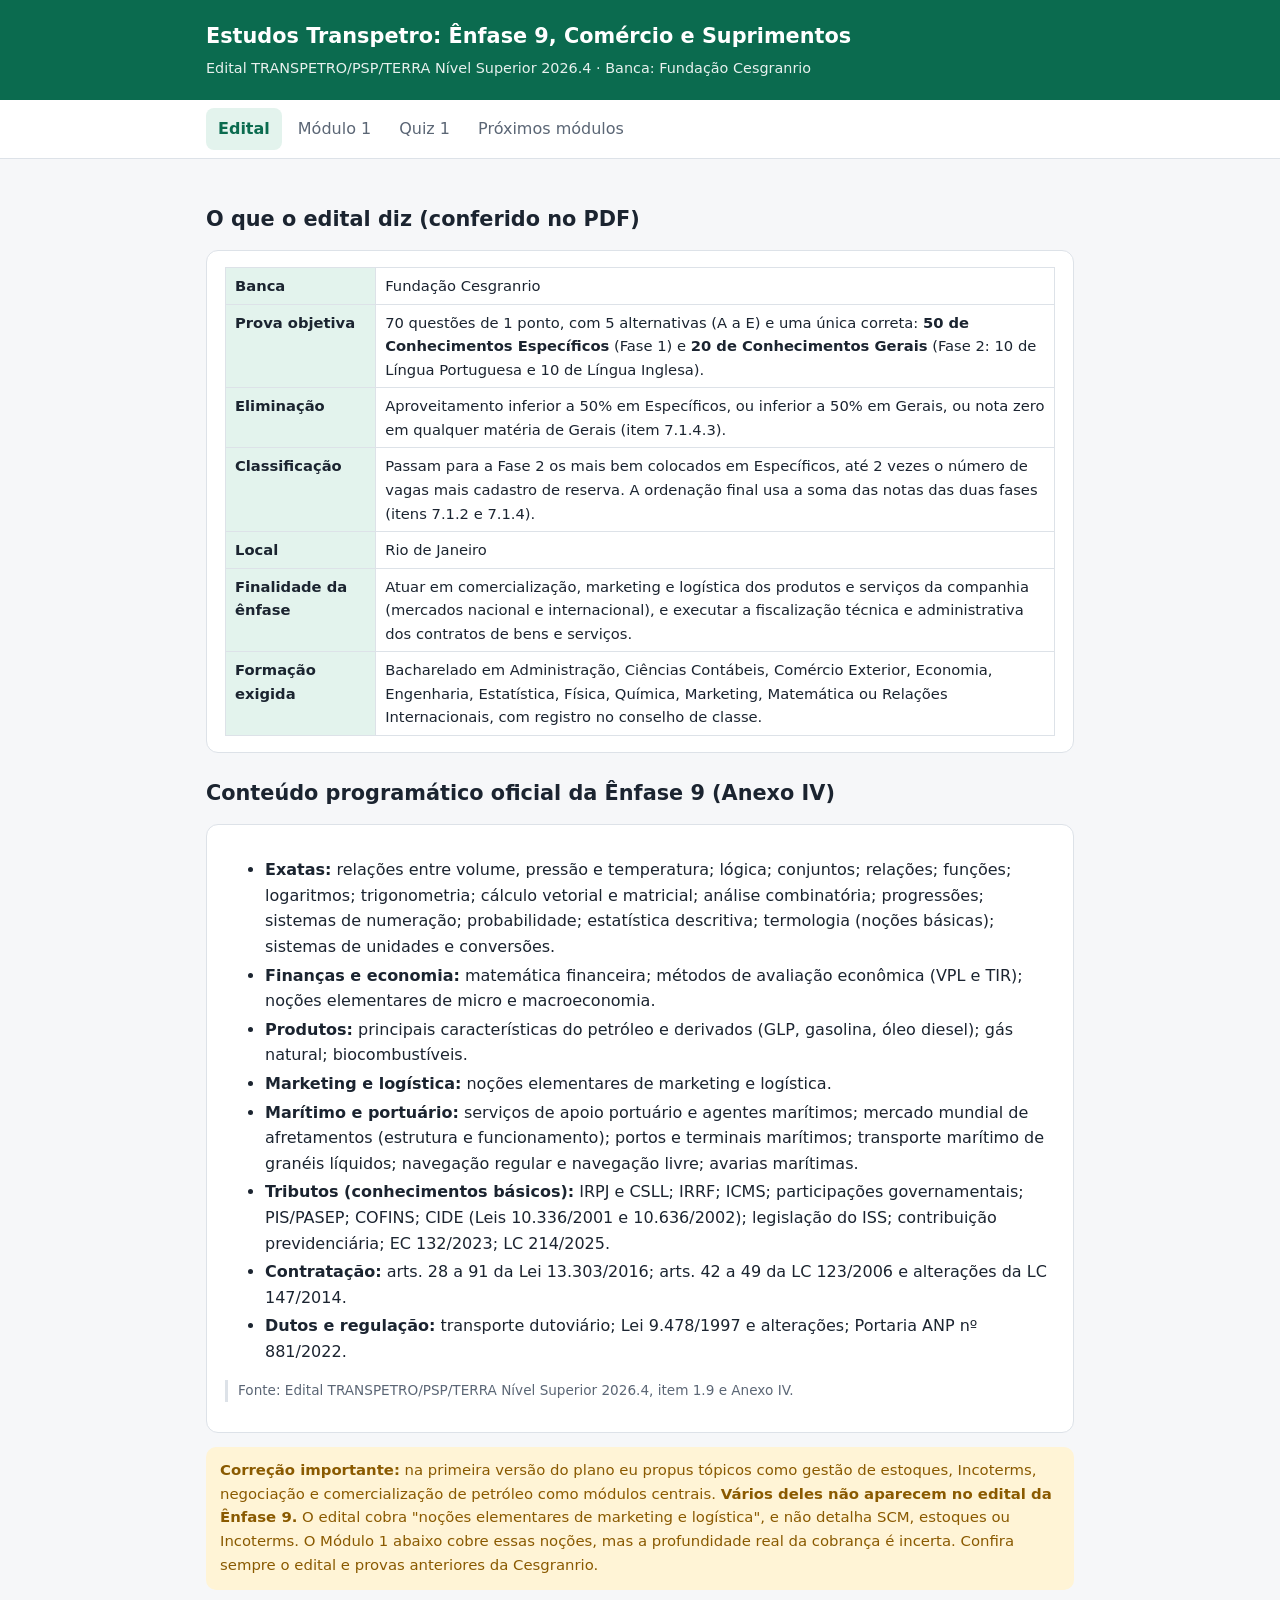
==== transpetro-estudos/index.html @ bd07cdc2 "Adiciona mini plataforma de estudos Transpetro Ênfase 9 (Módulo 1 interativo) Co-Authored-By: Claude" ====
<!doctype html>
<html lang="pt-BR">
<head>
<meta charset="utf-8">
<meta name="viewport" content="width=device-width, initial-scale=1">
<title>Estudos Transpetro Ênfase 9</title>
<style>
:root{--bg:#f6f7f9;--card:#fff;--tx:#1b2430;--mut:#5b6675;--bd:#dde2e8;--ac:#0b6b4f;--acbg:#e3f3ed;--ok:#137a3a;--okbg:#e4f5ea;--er:#b3261e;--erbg:#fbe9e7;--warn:#8a5a00;--warnbg:#fff4d6}
@media (prefers-color-scheme:dark){:root:not([data-theme=light]){--bg:#12161c;--card:#1a2029;--tx:#e6eaf0;--mut:#9aa6b6;--bd:#2c3542;--ac:#4cc79b;--acbg:#173428;--ok:#5fd68a;--okbg:#153223;--er:#ff8a80;--erbg:#3a1e1c;--warn:#f2c265;--warnbg:#3a2e12}}
*{box-sizing:border-box}
body{margin:0;background:var(--bg);color:var(--tx);font:16px/1.6 system-ui,-apple-system,Segoe UI,Roboto,sans-serif}
header{background:var(--ac);color:#fff;padding:20px 16px}
@media (prefers-color-scheme:dark){header{color:#0b1f17}}
header h1{margin:0;font-size:1.3rem}header p{margin:4px 0 0;opacity:.9;font-size:.9rem}
.wrap{max-width:900px;margin:0 auto;padding:0 16px}
nav{position:sticky;top:0;background:var(--card);border-bottom:1px solid var(--bd);z-index:5}
nav .wrap{display:flex;gap:4px;overflow-x:auto;padding:8px 16px}
nav button{border:0;background:none;color:var(--mut);padding:8px 12px;border-radius:8px;font:inherit;cursor:pointer;white-space:nowrap}
nav button[aria-selected=true]{background:var(--acbg);color:var(--ac);font-weight:600}
section{display:none;padding:20px 0 60px}section.on{display:block}
.card{background:var(--card);border:1px solid var(--bd);border-radius:12px;padding:16px 18px;margin:14px 0}
h2{font-size:1.3rem;margin:24px 0 8px}h3{font-size:1.05rem;margin:0 0 6px}
.src{font-size:.85rem;color:var(--mut);border-left:3px solid var(--bd);padding-left:10px;margin-top:8px}
.alert{background:var(--warnbg);color:var(--warn);border-radius:10px;padding:12px 14px;margin:14px 0;font-size:.93rem}
table{border-collapse:collapse;width:100%;font-size:.92rem}th,td{border:1px solid var(--bd);padding:6px 9px;text-align:left;vertical-align:top}th{background:var(--acbg)}
pre{background:var(--bg);border:1px solid var(--bd);border-radius:8px;padding:12px;overflow-x:auto;font-size:.85rem;line-height:1.45}
.tag{display:inline-block;font-size:.75rem;padding:1px 8px;border-radius:99px;background:var(--acbg);color:var(--ac);margin-left:6px}
.q{margin:16px 0}.q p.en{font-weight:600}
.opt{display:flex;gap:8px;align-items:flex-start;padding:8px 10px;border:1px solid var(--bd);border-radius:8px;margin:6px 0;cursor:pointer}
.opt input{margin-top:5px}.opt.sel{border-color:var(--ac);background:var(--acbg)}
.opt.right{border-color:var(--ok);background:var(--okbg)}.opt.wrong{border-color:var(--er);background:var(--erbg)}
.cm{font-size:.9rem;margin:2px 0 6px 28px;color:var(--mut)}.cm b{color:var(--tx)}
.btn{background:var(--ac);color:#fff;border:0;border-radius:8px;padding:10px 18px;font:inherit;font-weight:600;cursor:pointer}
@media (prefers-color-scheme:dark){.btn{color:#0b1f17}}
.btn.sec{background:none;color:var(--ac);border:1px solid var(--ac)}
#res{font-weight:700;font-size:1.1rem;margin:12px 0}
details{margin:8px 0}summary{cursor:pointer;font-weight:600}
li{margin:3px 0}
</style>
</head>
<body>
<header><div class="wrap">
<h1>Estudos Transpetro: Ênfase 9, Comércio e Suprimentos</h1>
<p>Edital TRANSPETRO/PSP/TERRA Nível Superior 2026.4 · Banca: Fundação Cesgranrio</p>
</div></header>
<nav><div class="wrap" role="tablist">
<button role="tab" aria-selected="true" data-t="edital">Edital</button>
<button role="tab" aria-selected="false" data-t="m1">Módulo 1</button>
<button role="tab" aria-selected="false" data-t="quiz">Quiz 1</button>
<button role="tab" aria-selected="false" data-t="roadmap">Próximos módulos</button>
</div></nav>
<main class="wrap">

<section id="edital" class="on">
<h2>O que o edital diz (conferido no PDF)</h2>
<div class="card">
<table>
<tr><th>Banca</th><td>Fundação Cesgranrio</td></tr>
<tr><th>Prova objetiva</th><td>70 questões de 1 ponto, com 5 alternativas (A a E) e uma única correta: <b>50 de Conhecimentos Específicos</b> (Fase 1) e <b>20 de Conhecimentos Gerais</b> (Fase 2: 10 de Língua Portuguesa e 10 de Língua Inglesa).</td></tr>
<tr><th>Eliminação</th><td>Aproveitamento inferior a 50% em Específicos, ou inferior a 50% em Gerais, ou nota zero em qualquer matéria de Gerais (item 7.1.4.3).</td></tr>
<tr><th>Classificação</th><td>Passam para a Fase 2 os mais bem colocados em Específicos, até 2 vezes o número de vagas mais cadastro de reserva. A ordenação final usa a soma das notas das duas fases (itens 7.1.2 e 7.1.4).</td></tr>
<tr><th>Local</th><td>Rio de Janeiro</td></tr>
<tr><th>Finalidade da ênfase</th><td>Atuar em comercialização, marketing e logística dos produtos e serviços da companhia (mercados nacional e internacional), e executar a fiscalização técnica e administrativa dos contratos de bens e serviços.</td></tr>
<tr><th>Formação exigida</th><td>Bacharelado em Administração, Ciências Contábeis, Comércio Exterior, Economia, Engenharia, Estatística, Física, Química, Marketing, Matemática ou Relações Internacionais, com registro no conselho de classe.</td></tr>
</table>
</div>
<h2>Conteúdo programático oficial da Ênfase 9 (Anexo IV)</h2>
<div class="card">
<ul>
<li><b>Exatas:</b> relações entre volume, pressão e temperatura; lógica; conjuntos; relações; funções; logaritmos; trigonometria; cálculo vetorial e matricial; análise combinatória; progressões; sistemas de numeração; probabilidade; estatística descritiva; termologia (noções básicas); sistemas de unidades e conversões.</li>
<li><b>Finanças e economia:</b> matemática financeira; métodos de avaliação econômica (VPL e TIR); noções elementares de micro e macroeconomia.</li>
<li><b>Produtos:</b> principais características do petróleo e derivados (GLP, gasolina, óleo diesel); gás natural; biocombustíveis.</li>
<li><b>Marketing e logística:</b> noções elementares de marketing e logística.</li>
<li><b>Marítimo e portuário:</b> serviços de apoio portuário e agentes marítimos; mercado mundial de afretamentos (estrutura e funcionamento); portos e terminais marítimos; transporte marítimo de granéis líquidos; navegação regular e navegação livre; avarias marítimas.</li>
<li><b>Tributos (conhecimentos básicos):</b> IRPJ e CSLL; IRRF; ICMS; participações governamentais; PIS/PASEP; COFINS; CIDE (Leis 10.336/2001 e 10.636/2002); legislação do ISS; contribuição previdenciária; EC 132/2023; LC 214/2025.</li>
<li><b>Contratação:</b> arts. 28 a 91 da Lei 13.303/2016; arts. 42 a 49 da LC 123/2006 e alterações da LC 147/2014.</li>
<li><b>Dutos e regulação:</b> transporte dutoviário; Lei 9.478/1997 e alterações; Portaria ANP nº 881/2022.</li>
</ul>
<p class="src">Fonte: Edital TRANSPETRO/PSP/TERRA Nível Superior 2026.4, item 1.9 e Anexo IV.</p>
</div>
<div class="alert"><b>Correção importante:</b> na primeira versão do plano eu propus tópicos como gestão de estoques, Incoterms, negociação e comercialização de petróleo como módulos centrais. <b>Vários deles não aparecem no edital da Ênfase 9.</b> O edital cobra "noções elementares de marketing e logística", e não detalha SCM, estoques ou Incoterms. O Módulo 1 abaixo cobre essas noções, mas a profundidade real da cobrança é incerta. Confira sempre o edital e provas anteriores da Cesgranrio.</div>
</section>

<section id="m1">
<h2>Módulo 1: Noções de logística e marketing <span class="tag">edital: "noções elementares de marketing e logística"</span></h2>
<div class="card"><h3>Introdução</h3>
<p>A Transpetro atua no transporte e armazenamento de petróleo, derivados, gás e biocombustíveis. Logística e marketing formam a base conceitual da atuação em comercialização. Por serem "noções elementares", esperam-se definições, comparações entre conceitos e aplicações simples.</p></div>
<div class="card"><h3>Objetivos de aprendizagem</h3>
<ul><li>Diferenciar logística de gestão da cadeia de suprimentos (SCM).</li>
<li>Identificar os fluxos da cadeia e o trade-off entre eficiência e responsividade.</li>
<li>Explicar o efeito chicote e suas causas.</li>
<li>Definir marketing, segmentação, posicionamento e o composto de marketing (4 Ps), ligando "praça" à logística.</li></ul></div>

<h2>Parte A: Logística e cadeia de suprimentos</h2>
<div class="card"><h3>1. Logística × SCM</h3>
<p><b>Logística</b> é a parte do processo da cadeia que planeja, implementa e controla o fluxo e a armazenagem eficientes e eficazes de bens, serviços e informações, do ponto de origem ao ponto de consumo, para atender às exigências do cliente. <b>SCM</b> abrange o planejamento e a gestão de sourcing, compras, conversão e logística, incluindo a coordenação e colaboração com parceiros. <b>Logística é subconjunto da SCM.</b></p>
<p class="src">Fontes: definições do CSCMP; BALLOU, R. H. <i>Gerenciamento da Cadeia de Suprimentos/Logística Empresarial</i>, Bookman; CHOPRA, S.; MEINDL, P. <i>Gestão da Cadeia de Suprimentos</i>, Pearson (cap. 1). Confira a numeração na sua edição.</p></div>
<div class="card"><h3>2. Fluxos e elos</h3>
<p>Fluxos: físico, de informação e financeiro.</p>
<pre>UPSTREAM           MIDSTREAM                      DOWNSTREAM
Exploração e   →   Transporte (dutos, navios)  →  Refino → Distribuição
produção           e armazenagem (terminais)      → Varejo/consumidor</pre>
<p class="src">Fonte: segmentação upstream/midstream/downstream é convenção de mercado, não definição legal nem do edital.</p></div>
<div class="card"><h3>3. Estratégia e trade-off</h3>
<p>Objetivo da cadeia: maximizar o <b>excedente</b> (valor para o cliente menos custo da cadeia). Deve haver <b>ajuste estratégico</b> entre estratégia competitiva e estratégia da cadeia. Mais <b>responsividade</b> tende a elevar o custo. Mais <b>eficiência</b> reduz a responsividade.</p>
<p>Direcionadores: instalações, estoque, transporte, informação, fontes de suprimento (sourcing) e preço.</p>
<p class="src">Fonte: CHOPRA; MEINDL, caps. 1 a 3.</p></div>
<div class="card"><h3>4. Efeito chicote (bullwhip)</h3>
<p>A variabilidade dos pedidos aumenta conforme se sobe na cadeia. Causas: (1) processamento da previsão de demanda; (2) formação de lotes; (3) flutuação de preços e promoções; (4) racionamento e jogo de escassez. Mitigação: compartilhar informação de demanda, reduzir lotes e prazos, estabilizar preços e colaborar.</p>
<p class="src">Fonte: LEE, PADMANABHAN e WHANG, "The Bullwhip Effect in Supply Chains", <i>Sloan Management Review</i>, 1997.</p></div>

<h2>Parte B: Marketing</h2>
<div class="card"><h3>5. Conceito</h3>
<p>Segundo a AMA (2017), marketing é a atividade, o conjunto de instituições e os processos para criar, comunicar, entregar e trocar ofertas que tenham valor para consumidores, clientes, parceiros e a sociedade em geral. Para Kotler, é o processo social e gerencial pelo qual pessoas e grupos obtêm o que necessitam e desejam por meio da criação, oferta e troca de produtos de valor.</p>
<p class="src">Fontes: American Marketing Association (definição de 2017); KOTLER, P.; KELLER, K. <i>Administração de Marketing</i>, Pearson.</p></div>
<div class="card"><h3>6. Segmentação, mercado-alvo e posicionamento (STP)</h3>
<ul><li><b>Segmentação:</b> dividir o mercado em grupos com necessidades, características ou comportamentos semelhantes.</li>
<li><b>Seleção de mercado-alvo:</b> escolher o(s) segmento(s) a atender.</li>
<li><b>Posicionamento:</b> definir a imagem e o valor da oferta na mente do cliente-alvo em relação aos concorrentes.</li></ul>
<p class="src">Fonte: KOTLER; KELLER, <i>Administração de Marketing</i>.</p></div>
<div class="card"><h3>7. Composto de marketing (4 Ps)</h3>
<table><tr><th>P</th><th>Decisões</th></tr>
<tr><td>Produto</td><td>Atributos, qualidade, variedade, serviços associados</td></tr>
<tr><td>Preço</td><td>Política de preços, descontos, prazos de pagamento</td></tr>
<tr><td>Praça (distribuição)</td><td>Canais, cobertura, localização, estoques e transporte, ou seja, o elo com a logística</td></tr>
<tr><td>Promoção (comunicação)</td><td>Propaganda, vendas pessoais, promoção de vendas, relações públicas</td></tr></table>
<p class="src">Fontes: McCARTHY, E. J. <i>Basic Marketing</i>, 1960 (origem dos 4 Ps); KOTLER; KELLER.</p></div>

<h2>Mapa mental</h2>
<pre>NOÇÕES DE LOGÍSTICA E MARKETING
├── Logística ⊂ SCM
├── Fluxos: físico | informação | financeiro
├── Trade-off: eficiência ⇄ responsividade
├── Direcionadores: instalações, estoque, transporte,
│                   informação, sourcing, preço
├── Efeito chicote: previsão, lotes, preços, racionamento
└── Marketing
    ├── Conceito (AMA / Kotler)
    ├── STP: segmentação → alvo → posicionamento
    └── 4 Ps: produto, preço, praça (⇄ logística), promoção</pre>
<p><button class="btn" data-go="quiz">Ir para o quiz</button></p>
</section>

<section id="quiz">
<h2>Quiz do Módulo 1 <span class="tag">5 questões · padrão Cesgranrio (A a E)</span></h2>
<div class="alert">Questões autorais e inéditas. Não são questões reais de prova. O gabarito comentado só aparece depois de você corrigir.</div>
<div id="qs"></div>
<p><button class="btn" id="corrigir">Corrigir</button> <button class="btn sec" id="refazer">Refazer</button></p>
<div id="res" aria-live="polite"></div>
</section>

<section id="roadmap">
<h2>Próximos módulos (alinhados ao Anexo IV)</h2>
<div class="card"><table>
<tr><th>Nº</th><th>Módulo</th><th>Itens do edital</th><th>Status</th></tr>
<tr><td>1</td><td>Noções de logística e marketing</td><td>Noções elementares de marketing e logística</td><td>Pronto</td></tr>
<tr><td>2</td><td>Petróleo, derivados, gás e biocombustíveis</td><td>Características do petróleo, GLP, gasolina, diesel; gás natural; biocombustíveis; unidades e conversões</td><td>A fazer</td></tr>
<tr><td>3</td><td>Transporte marítimo e portos</td><td>Afretamentos, granéis líquidos, navegação regular e livre, avarias, agentes marítimos, portos e terminais</td><td>A fazer</td></tr>
<tr><td>4</td><td>Dutos e regulação do setor</td><td>Transporte dutoviário; Lei 9.478/1997; Portaria ANP 881/2022</td><td>A fazer (requer leitura das normas)</td></tr>
<tr><td>5</td><td>Contratação nas estatais</td><td>Lei 13.303/2016, arts. 28 a 91; LC 123/2006, arts. 42 a 49; LC 147/2014</td><td>A fazer</td></tr>
<tr><td>6</td><td>Tributos</td><td>IRPJ, CSLL, IRRF, ICMS, PIS, COFINS, CIDE, ISS, EC 132, LC 214</td><td>A fazer</td></tr>
<tr><td>7</td><td>Matemática financeira e avaliação econômica</td><td>Juros, VPL, TIR</td><td>A fazer</td></tr>
<tr><td>8</td><td>Matemática, estatística e física básica</td><td>Lógica, funções, probabilidade, estatística descritiva, gases, termologia</td><td>A fazer</td></tr>
<tr><td>9</td><td>Micro e macroeconomia</td><td>Noções elementares</td><td>A fazer</td></tr>
</table></div>
<div class="alert">Estoques, Incoterms e negociação não constam literalmente no Anexo IV da Ênfase 9. Só entrarão como complemento, se você pedir, e serão marcados como fora do edital.</div>
</section>
</main>

<script>
const Q=[
{e:"Sobre a relação entre logística e gestão da cadeia de suprimentos (SCM), é correto afirmar que",
o:["a logística é mais ampla que a SCM, pois abrange fornecedores e clientes finais.","a SCM restringe-se às atividades de transporte e armazenagem dentro da empresa.","a logística é parte da SCM, que também envolve coordenação e colaboração com parceiros da cadeia.","SCM e logística são sinônimos perfeitos em qualquer literatura.","a SCM trata apenas do fluxo financeiro entre elos da cadeia."],
a:2,c:["Inverte a relação: a logística é subconjunto da SCM.","A SCM é interorganizacional, não se limita ao interior da empresa.","Correta: logística ⊂ SCM, e a SCM inclui coordenação com parceiros (CSCMP; Ballou; Chopra e Meindl).","Não são sinônimos perfeitos, embora o uso coloquial os misture.","A SCM integra fluxos físicos, de informação e financeiros."]},
{e:"O aumento da variabilidade dos pedidos à medida que se caminha do varejo em direção aos fornecedores é conhecido como efeito chicote. Uma medida coerente para reduzi-lo é",
o:["aumentar o tamanho dos lotes de pedido para reduzir a frequência.","compartilhar dados de demanda ao longo da cadeia.","intensificar promoções sazonais de preço.","cada elo trabalhar exclusivamente com sua própria previsão isolada.","racionar o produto para forçar os clientes a anteciparem pedidos."],
a:1,c:["Lotes maiores (batching) são causa do efeito chicote.","Correta: o compartilhamento de informação reduz a distorção da demanda (Lee, Padmanabhan e Whang, 1997).","Promoções e flutuações de preço são causa.","Previsões isoladas amplificam a distorção.","Racionamento e jogo de escassez são causa."]},
{e:"Segundo Chopra e Meindl, ao se optar por uma cadeia com alto nível de responsividade, espera-se, em regra,",
o:["maior eficiência de custo, pois a responsividade elimina estoques e capacidade ociosa.","irrelevância do ajuste estratégico entre a estratégia da cadeia e a competitiva.","maior custo da cadeia, pois responsividade tende a exigir capacidade, estoque ou flexibilidade adicionais.","eliminação do trade-off entre custo e serviço.","redução automática do excedente da cadeia."],
a:2,c:["Afirma o oposto do que o modelo prevê.","O ajuste estratégico é central no modelo.","Correta: há trade-off entre responsividade e custo (Chopra e Meindl, cap. 1).","O trade-off existe justamente nesse ponto.","O excedente pode até aumentar se o valor gerado superar o custo adicional. Não há redução automática."]},
{e:"Em marketing, o processo de dividir o mercado em grupos de consumidores com necessidades, características ou comportamentos semelhantes é denominado",
o:["posicionamento.","segmentação.","promoção.","precificação.","distribuição."],
a:1,c:["Posicionamento é definir a imagem e o valor da oferta na mente do cliente-alvo.","Correta: segmentação é a divisão do mercado em grupos homogêneos (Kotler e Keller).","Promoção é um dos 4 Ps (comunicação).","Precificação é o P de preço.","Distribuição é o P de praça."]},
{e:"No composto de marketing (4 Ps), as decisões sobre canais de distribuição, cobertura de mercado, localização, estoques e transporte relacionam-se ao P de",
o:["produto.","preço.","promoção.","praça.","posicionamento."],
a:3,c:["Produto trata de atributos, qualidade e serviços associados.","Preço trata de política de preços, descontos e prazos.","Promoção trata de comunicação com o mercado.","Correta: praça (place) engloba canais e logística de distribuição (McCarthy, 1960; Kotler e Keller).","Posicionamento faz parte do STP, não do composto dos 4 Ps."]}
];
const L="ABCDE",qs=document.getElementById("qs"),res=document.getElementById("res");
let done=false;
function draw(){
 done=false;res.textContent="";
 qs.innerHTML=Q.map((q,i)=>`<div class="q card" data-i="${i}"><p class="en">Questão ${i+1}. ${q.e}</p>`+
  q.o.map((t,j)=>`<label class="opt"><input type="radio" name="q${i}" value="${j}"><span><b>(${L[j]})</b> ${t}</span></label>`).join("")+`<div class="fb"></div></div>`).join("");
 qs.querySelectorAll("input").forEach(r=>r.addEventListener("change",()=>{if(done)return;
  const b=r.closest(".q");b.querySelectorAll(".opt").forEach(x=>x.classList.remove("sel"));r.closest(".opt").classList.add("sel")}));
}
document.getElementById("corrigir").onclick=()=>{
 if(done)return;
 const marc=Q.map((q,i)=>{const s=document.querySelector(`input[name=q${i}]:checked`);return s?+s.value:-1});
 if(marc.includes(-1)&&!confirm("Há questões sem resposta. Corrigir mesmo assim?"))return;
 done=true;let ac=0;
 Q.forEach((q,i)=>{
  const box=qs.children[i],opts=box.querySelectorAll(".opt");
  opts.forEach((o,j)=>{o.classList.remove("sel");o.querySelector("input").disabled=true;
   if(j===q.a)o.classList.add("right");else if(j===marc[i])o.classList.add("wrong")});
  if(marc[i]===q.a)ac++;
  box.querySelector(".fb").innerHTML=`<details open><summary>Gabarito comentado: ${L[q.a]}</summary>`+
   q.c.map((t,j)=>`<div class="cm"><b>(${L[j]}) ${j===q.a?"certa":"errada"}:</b> ${t}</div>`).join("")+`</details>`;
 });
 res.textContent=`Resultado: ${ac} de ${Q.length} (${Math.round(100*ac/Q.length)}%)`;
 try{localStorage.setItem("tp-m1",String(ac))}catch(e){}
};
document.getElementById("refazer").onclick=draw;
function go(t){
 document.querySelectorAll("section").forEach(s=>s.classList.toggle("on",s.id===t));
 document.querySelectorAll("nav button").forEach(b=>b.setAttribute("aria-selected",b.dataset.t===t));
 window.scrollTo(0,0);
}
document.querySelectorAll("nav button").forEach(b=>b.onclick=()=>go(b.dataset.t));
document.querySelectorAll("[data-go]").forEach(b=>b.onclick=()=>go(b.dataset.go));
draw();
try{const p=localStorage.getItem("tp-m1");if(p!==null)res.textContent=`Última nota neste navegador: ${p} de ${Q.length}`}catch(e){}
</script>
</body>
</html>
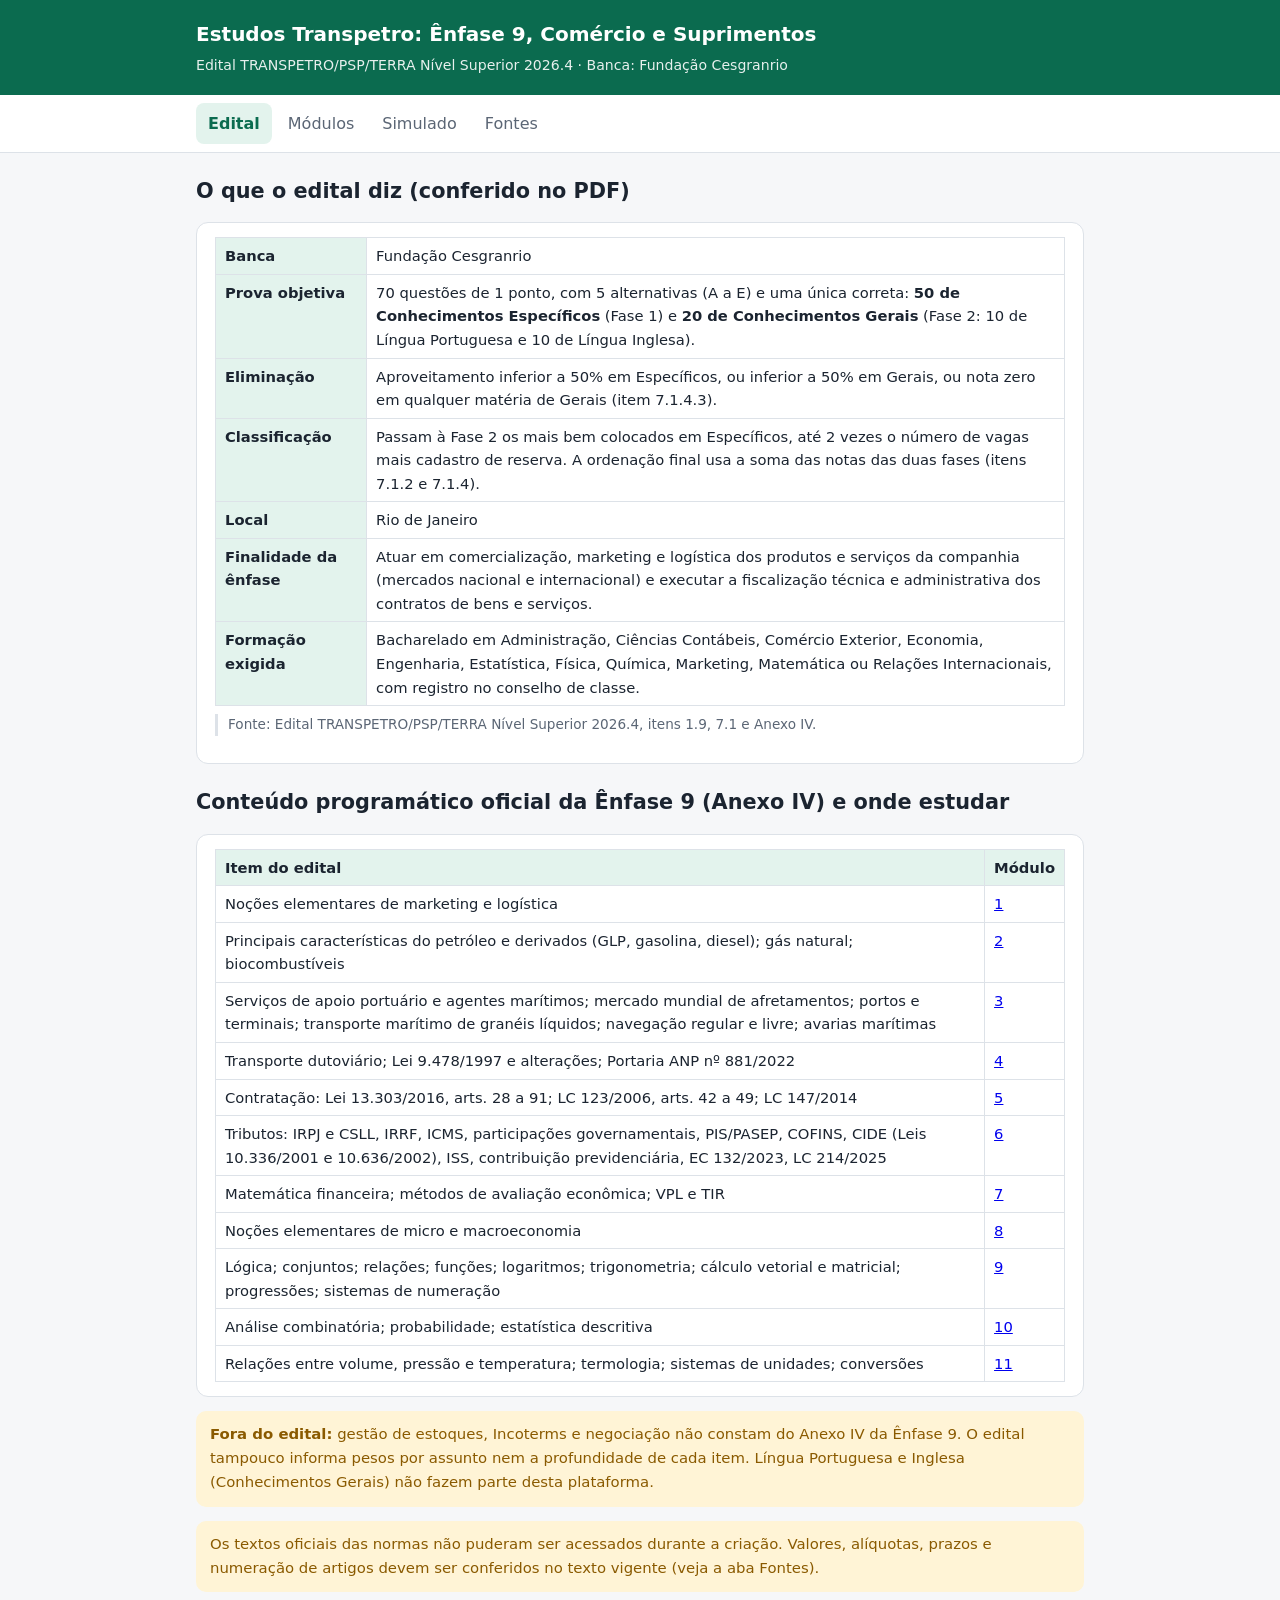
==== commit 337e692b: "Plataforma de estudos Transpetro Ênfase 9: 11 módulos, simulado e fontes Co-Authored-By: Claude Sonn" ====
--- a/transpetro-estudos/index.html
+++ b/transpetro-estudos/index.html
@@ -1,133 +1,181 @@
 <!doctype html>
-<html lang="pt-BR">
-<head>
-<meta charset="utf-8">
-<meta name="viewport" content="width=device-width, initial-scale=1">
+<html lang="pt-BR"><head><meta charset="utf-8"><meta name="viewport" content="width=device-width, initial-scale=1">
 <title>Estudos Transpetro Ênfase 9</title>
-<style>
-:root{--bg:#f6f7f9;--card:#fff;--tx:#1b2430;--mut:#5b6675;--bd:#dde2e8;--ac:#0b6b4f;--acbg:#e3f3ed;--ok:#137a3a;--okbg:#e4f5ea;--er:#b3261e;--erbg:#fbe9e7;--warn:#8a5a00;--warnbg:#fff4d6}
-@media (prefers-color-scheme:dark){:root:not([data-theme=light]){--bg:#12161c;--card:#1a2029;--tx:#e6eaf0;--mut:#9aa6b6;--bd:#2c3542;--ac:#4cc79b;--acbg:#173428;--ok:#5fd68a;--okbg:#153223;--er:#ff8a80;--erbg:#3a1e1c;--warn:#f2c265;--warnbg:#3a2e12}}
+<style>:root{--bg:#f6f7f9;--card:#fff;--tx:#1b2430;--mut:#5b6675;--bd:#dde2e8;--ac:#0b6b4f;--acbg:#e3f3ed;--ok:#137a3a;--okbg:#e4f5ea;--er:#b3261e;--erbg:#fbe9e7;--warn:#8a5a00;--warnbg:#fff4d6}
+@media (prefers-color-scheme:dark){:root{--bg:#12161c;--card:#1a2029;--tx:#e6eaf0;--mut:#9aa6b6;--bd:#2c3542;--ac:#4cc79b;--acbg:#173428;--ok:#5fd68a;--okbg:#153223;--er:#ff8a80;--erbg:#3a1e1c;--warn:#f2c265;--warnbg:#3a2e12}}
 *{box-sizing:border-box}
 body{margin:0;background:var(--bg);color:var(--tx);font:16px/1.6 system-ui,-apple-system,Segoe UI,Roboto,sans-serif}
-header{background:var(--ac);color:#fff;padding:20px 16px}
+header{background:var(--ac);color:#fff;padding:18px 16px}
 @media (prefers-color-scheme:dark){header{color:#0b1f17}}
-header h1{margin:0;font-size:1.3rem}header p{margin:4px 0 0;opacity:.9;font-size:.9rem}
-.wrap{max-width:900px;margin:0 auto;padding:0 16px}
+header h1{margin:0;font-size:1.25rem}header p{margin:4px 0 0;opacity:.9;font-size:.88rem}
+.wrap{max-width:920px;margin:0 auto;padding:0 16px}
 nav{position:sticky;top:0;background:var(--card);border-bottom:1px solid var(--bd);z-index:5}
 nav .wrap{display:flex;gap:4px;overflow-x:auto;padding:8px 16px}
-nav button{border:0;background:none;color:var(--mut);padding:8px 12px;border-radius:8px;font:inherit;cursor:pointer;white-space:nowrap}
-nav button[aria-selected=true]{background:var(--acbg);color:var(--ac);font-weight:600}
-section{display:none;padding:20px 0 60px}section.on{display:block}
-.card{background:var(--card);border:1px solid var(--bd);border-radius:12px;padding:16px 18px;margin:14px 0}
-h2{font-size:1.3rem;margin:24px 0 8px}h3{font-size:1.05rem;margin:0 0 6px}
+nav a{color:var(--mut);padding:8px 12px;border-radius:8px;text-decoration:none;white-space:nowrap}
+nav a.on{background:var(--acbg);color:var(--ac);font-weight:600}
+main{padding:12px 0 60px}
+.card{background:var(--card);border:1px solid var(--bd);border-radius:12px;padding:14px 18px;margin:14px 0}
+h2{font-size:1.3rem;margin:22px 0 8px}h3{font-size:1.05rem;margin:0 0 6px}
 .src{font-size:.85rem;color:var(--mut);border-left:3px solid var(--bd);padding-left:10px;margin-top:8px}
 .alert{background:var(--warnbg);color:var(--warn);border-radius:10px;padding:12px 14px;margin:14px 0;font-size:.93rem}
-table{border-collapse:collapse;width:100%;font-size:.92rem}th,td{border:1px solid var(--bd);padding:6px 9px;text-align:left;vertical-align:top}th{background:var(--acbg)}
+table{border-collapse:collapse;width:100%;font-size:.92rem;display:block;overflow-x:auto}th,td{border:1px solid var(--bd);padding:6px 9px;text-align:left;vertical-align:top}th{background:var(--acbg)}
 pre{background:var(--bg);border:1px solid var(--bd);border-radius:8px;padding:12px;overflow-x:auto;font-size:.85rem;line-height:1.45}
-.tag{display:inline-block;font-size:.75rem;padding:1px 8px;border-radius:99px;background:var(--acbg);color:var(--ac);margin-left:6px}
+code{background:var(--bg);padding:1px 5px;border-radius:4px;font-size:.9em}
+.tag{display:inline-block;font-size:.75rem;padding:1px 8px;border-radius:99px;background:var(--acbg);color:var(--ac);vertical-align:middle}
+.grid{display:grid;grid-template-columns:repeat(auto-fill,minmax(250px,1fr));gap:12px}
+.mod{display:block;text-decoration:none;color:inherit;background:var(--card);border:1px solid var(--bd);border-radius:12px;padding:14px}
+.mod:hover{border-color:var(--ac)}.mod b{display:block}.mod small{color:var(--mut)}
 .q{margin:16px 0}.q p.en{font-weight:600}
 .opt{display:flex;gap:8px;align-items:flex-start;padding:8px 10px;border:1px solid var(--bd);border-radius:8px;margin:6px 0;cursor:pointer}
 .opt input{margin-top:5px}.opt.sel{border-color:var(--ac);background:var(--acbg)}
 .opt.right{border-color:var(--ok);background:var(--okbg)}.opt.wrong{border-color:var(--er);background:var(--erbg)}
 .cm{font-size:.9rem;margin:2px 0 6px 28px;color:var(--mut)}.cm b{color:var(--tx)}
-.btn{background:var(--ac);color:#fff;border:0;border-radius:8px;padding:10px 18px;font:inherit;font-weight:600;cursor:pointer}
+.btn{background:var(--ac);color:#fff;border:0;border-radius:8px;padding:10px 18px;font:inherit;font-weight:600;cursor:pointer;text-decoration:none;display:inline-block}
 @media (prefers-color-scheme:dark){.btn{color:#0b1f17}}
 .btn.sec{background:none;color:var(--ac);border:1px solid var(--ac)}
-#res{font-weight:700;font-size:1.1rem;margin:12px 0}
+.res{font-weight:700;font-size:1.1rem;margin:12px 0}
 details{margin:8px 0}summary{cursor:pointer;font-weight:600}
-li{margin:3px 0}
-</style>
-</head>
+li{margin:3px 0}.row{display:flex;gap:10px;flex-wrap:wrap;justify-content:space-between}
+</style></head>
 <body>
-<header><div class="wrap">
-<h1>Estudos Transpetro: Ênfase 9, Comércio e Suprimentos</h1>
-<p>Edital TRANSPETRO/PSP/TERRA Nível Superior 2026.4 · Banca: Fundação Cesgranrio</p>
-</div></header>
-<nav><div class="wrap" role="tablist">
-<button role="tab" aria-selected="true" data-t="edital">Edital</button>
-<button role="tab" aria-selected="false" data-t="m1">Módulo 1</button>
-<button role="tab" aria-selected="false" data-t="quiz">Quiz 1</button>
-<button role="tab" aria-selected="false" data-t="roadmap">Próximos módulos</button>
-</div></nav>
-<main class="wrap">
-
-<section id="edital" class="on">
-<h2>O que o edital diz (conferido no PDF)</h2>
-<div class="card">
-<table>
+<header><div class="wrap"><h1>Estudos Transpetro: Ênfase 9, Comércio e Suprimentos</h1>
+<p>Edital TRANSPETRO/PSP/TERRA Nível Superior 2026.4 · Banca: Fundação Cesgranrio</p></div></header>
+<nav><div class="wrap"><a href="#edital">Edital</a><a href="#modulos">Módulos</a><a href="#simulado">Simulado</a><a href="#fontes">Fontes</a></div></nav>
+<main class="wrap"></main>
+<script>
+const EDITAL=`<h2>O que o edital diz (conferido no PDF)</h2>
+<div class="card"><table>
 <tr><th>Banca</th><td>Fundação Cesgranrio</td></tr>
 <tr><th>Prova objetiva</th><td>70 questões de 1 ponto, com 5 alternativas (A a E) e uma única correta: <b>50 de Conhecimentos Específicos</b> (Fase 1) e <b>20 de Conhecimentos Gerais</b> (Fase 2: 10 de Língua Portuguesa e 10 de Língua Inglesa).</td></tr>
 <tr><th>Eliminação</th><td>Aproveitamento inferior a 50% em Específicos, ou inferior a 50% em Gerais, ou nota zero em qualquer matéria de Gerais (item 7.1.4.3).</td></tr>
-<tr><th>Classificação</th><td>Passam para a Fase 2 os mais bem colocados em Específicos, até 2 vezes o número de vagas mais cadastro de reserva. A ordenação final usa a soma das notas das duas fases (itens 7.1.2 e 7.1.4).</td></tr>
+<tr><th>Classificação</th><td>Passam à Fase 2 os mais bem colocados em Específicos, até 2 vezes o número de vagas mais cadastro de reserva. A ordenação final usa a soma das notas das duas fases (itens 7.1.2 e 7.1.4).</td></tr>
 <tr><th>Local</th><td>Rio de Janeiro</td></tr>
-<tr><th>Finalidade da ênfase</th><td>Atuar em comercialização, marketing e logística dos produtos e serviços da companhia (mercados nacional e internacional), e executar a fiscalização técnica e administrativa dos contratos de bens e serviços.</td></tr>
+<tr><th>Finalidade da ênfase</th><td>Atuar em comercialização, marketing e logística dos produtos e serviços da companhia (mercados nacional e internacional) e executar a fiscalização técnica e administrativa dos contratos de bens e serviços.</td></tr>
 <tr><th>Formação exigida</th><td>Bacharelado em Administração, Ciências Contábeis, Comércio Exterior, Economia, Engenharia, Estatística, Física, Química, Marketing, Matemática ou Relações Internacionais, com registro no conselho de classe.</td></tr>
-</table>
-</div>
-<h2>Conteúdo programático oficial da Ênfase 9 (Anexo IV)</h2>
-<div class="card">
-<ul>
-<li><b>Exatas:</b> relações entre volume, pressão e temperatura; lógica; conjuntos; relações; funções; logaritmos; trigonometria; cálculo vetorial e matricial; análise combinatória; progressões; sistemas de numeração; probabilidade; estatística descritiva; termologia (noções básicas); sistemas de unidades e conversões.</li>
-<li><b>Finanças e economia:</b> matemática financeira; métodos de avaliação econômica (VPL e TIR); noções elementares de micro e macroeconomia.</li>
-<li><b>Produtos:</b> principais características do petróleo e derivados (GLP, gasolina, óleo diesel); gás natural; biocombustíveis.</li>
-<li><b>Marketing e logística:</b> noções elementares de marketing e logística.</li>
-<li><b>Marítimo e portuário:</b> serviços de apoio portuário e agentes marítimos; mercado mundial de afretamentos (estrutura e funcionamento); portos e terminais marítimos; transporte marítimo de granéis líquidos; navegação regular e navegação livre; avarias marítimas.</li>
-<li><b>Tributos (conhecimentos básicos):</b> IRPJ e CSLL; IRRF; ICMS; participações governamentais; PIS/PASEP; COFINS; CIDE (Leis 10.336/2001 e 10.636/2002); legislação do ISS; contribuição previdenciária; EC 132/2023; LC 214/2025.</li>
-<li><b>Contratação:</b> arts. 28 a 91 da Lei 13.303/2016; arts. 42 a 49 da LC 123/2006 e alterações da LC 147/2014.</li>
-<li><b>Dutos e regulação:</b> transporte dutoviário; Lei 9.478/1997 e alterações; Portaria ANP nº 881/2022.</li>
-</ul>
-<p class="src">Fonte: Edital TRANSPETRO/PSP/TERRA Nível Superior 2026.4, item 1.9 e Anexo IV.</p>
-</div>
-<div class="alert"><b>Correção importante:</b> na primeira versão do plano eu propus tópicos como gestão de estoques, Incoterms, negociação e comercialização de petróleo como módulos centrais. <b>Vários deles não aparecem no edital da Ênfase 9.</b> O edital cobra "noções elementares de marketing e logística", e não detalha SCM, estoques ou Incoterms. O Módulo 1 abaixo cobre essas noções, mas a profundidade real da cobrança é incerta. Confira sempre o edital e provas anteriores da Cesgranrio.</div>
-</section>
-
-<section id="m1">
-<h2>Módulo 1: Noções de logística e marketing <span class="tag">edital: "noções elementares de marketing e logística"</span></h2>
-<div class="card"><h3>Introdução</h3>
-<p>A Transpetro atua no transporte e armazenamento de petróleo, derivados, gás e biocombustíveis. Logística e marketing formam a base conceitual da atuação em comercialização. Por serem "noções elementares", esperam-se definições, comparações entre conceitos e aplicações simples.</p></div>
-<div class="card"><h3>Objetivos de aprendizagem</h3>
-<ul><li>Diferenciar logística de gestão da cadeia de suprimentos (SCM).</li>
-<li>Identificar os fluxos da cadeia e o trade-off entre eficiência e responsividade.</li>
-<li>Explicar o efeito chicote e suas causas.</li>
-<li>Definir marketing, segmentação, posicionamento e o composto de marketing (4 Ps), ligando "praça" à logística.</li></ul></div>
-
-<h2>Parte A: Logística e cadeia de suprimentos</h2>
-<div class="card"><h3>1. Logística × SCM</h3>
-<p><b>Logística</b> é a parte do processo da cadeia que planeja, implementa e controla o fluxo e a armazenagem eficientes e eficazes de bens, serviços e informações, do ponto de origem ao ponto de consumo, para atender às exigências do cliente. <b>SCM</b> abrange o planejamento e a gestão de sourcing, compras, conversão e logística, incluindo a coordenação e colaboração com parceiros. <b>Logística é subconjunto da SCM.</b></p>
-<p class="src">Fontes: definições do CSCMP; BALLOU, R. H. <i>Gerenciamento da Cadeia de Suprimentos/Logística Empresarial</i>, Bookman; CHOPRA, S.; MEINDL, P. <i>Gestão da Cadeia de Suprimentos</i>, Pearson (cap. 1). Confira a numeração na sua edição.</p></div>
-<div class="card"><h3>2. Fluxos e elos</h3>
-<p>Fluxos: físico, de informação e financeiro.</p>
-<pre>UPSTREAM           MIDSTREAM                      DOWNSTREAM
-Exploração e   →   Transporte (dutos, navios)  →  Refino → Distribuição
-produção           e armazenagem (terminais)      → Varejo/consumidor</pre>
-<p class="src">Fonte: segmentação upstream/midstream/downstream é convenção de mercado, não definição legal nem do edital.</p></div>
-<div class="card"><h3>3. Estratégia e trade-off</h3>
-<p>Objetivo da cadeia: maximizar o <b>excedente</b> (valor para o cliente menos custo da cadeia). Deve haver <b>ajuste estratégico</b> entre estratégia competitiva e estratégia da cadeia. Mais <b>responsividade</b> tende a elevar o custo. Mais <b>eficiência</b> reduz a responsividade.</p>
-<p>Direcionadores: instalações, estoque, transporte, informação, fontes de suprimento (sourcing) e preço.</p>
-<p class="src">Fonte: CHOPRA; MEINDL, caps. 1 a 3.</p></div>
-<div class="card"><h3>4. Efeito chicote (bullwhip)</h3>
-<p>A variabilidade dos pedidos aumenta conforme se sobe na cadeia. Causas: (1) processamento da previsão de demanda; (2) formação de lotes; (3) flutuação de preços e promoções; (4) racionamento e jogo de escassez. Mitigação: compartilhar informação de demanda, reduzir lotes e prazos, estabilizar preços e colaborar.</p>
-<p class="src">Fonte: LEE, PADMANABHAN e WHANG, "The Bullwhip Effect in Supply Chains", <i>Sloan Management Review</i>, 1997.</p></div>
-
-<h2>Parte B: Marketing</h2>
-<div class="card"><h3>5. Conceito</h3>
-<p>Segundo a AMA (2017), marketing é a atividade, o conjunto de instituições e os processos para criar, comunicar, entregar e trocar ofertas que tenham valor para consumidores, clientes, parceiros e a sociedade em geral. Para Kotler, é o processo social e gerencial pelo qual pessoas e grupos obtêm o que necessitam e desejam por meio da criação, oferta e troca de produtos de valor.</p>
-<p class="src">Fontes: American Marketing Association (definição de 2017); KOTLER, P.; KELLER, K. <i>Administração de Marketing</i>, Pearson.</p></div>
-<div class="card"><h3>6. Segmentação, mercado-alvo e posicionamento (STP)</h3>
-<ul><li><b>Segmentação:</b> dividir o mercado em grupos com necessidades, características ou comportamentos semelhantes.</li>
-<li><b>Seleção de mercado-alvo:</b> escolher o(s) segmento(s) a atender.</li>
-<li><b>Posicionamento:</b> definir a imagem e o valor da oferta na mente do cliente-alvo em relação aos concorrentes.</li></ul>
-<p class="src">Fonte: KOTLER; KELLER, <i>Administração de Marketing</i>.</p></div>
-<div class="card"><h3>7. Composto de marketing (4 Ps)</h3>
-<table><tr><th>P</th><th>Decisões</th></tr>
-<tr><td>Produto</td><td>Atributos, qualidade, variedade, serviços associados</td></tr>
-<tr><td>Preço</td><td>Política de preços, descontos, prazos de pagamento</td></tr>
-<tr><td>Praça (distribuição)</td><td>Canais, cobertura, localização, estoques e transporte, ou seja, o elo com a logística</td></tr>
-<tr><td>Promoção (comunicação)</td><td>Propaganda, vendas pessoais, promoção de vendas, relações públicas</td></tr></table>
-<p class="src">Fontes: McCARTHY, E. J. <i>Basic Marketing</i>, 1960 (origem dos 4 Ps); KOTLER; KELLER.</p></div>
-
-<h2>Mapa mental</h2>
-<pre>NOÇÕES DE LOGÍSTICA E MARKETING
+</table><p class="src">Fonte: Edital TRANSPETRO/PSP/TERRA Nível Superior 2026.4, itens 1.9, 7.1 e Anexo IV.</p></div>
+<h2>Conteúdo programático oficial da Ênfase 9 (Anexo IV) e onde estudar</h2>
+<div class="card"><table>
+<tr><th>Item do edital</th><th>Módulo</th></tr>
+<tr><td>Noções elementares de marketing e logística</td><td><a href="#m1">1</a></td></tr>
+<tr><td>Principais características do petróleo e derivados (GLP, gasolina, diesel); gás natural; biocombustíveis</td><td><a href="#m2">2</a></td></tr>
+<tr><td>Serviços de apoio portuário e agentes marítimos; mercado mundial de afretamentos; portos e terminais; transporte marítimo de granéis líquidos; navegação regular e livre; avarias marítimas</td><td><a href="#m3">3</a></td></tr>
+<tr><td>Transporte dutoviário; Lei 9.478/1997 e alterações; Portaria ANP nº 881/2022</td><td><a href="#m4">4</a></td></tr>
+<tr><td>Contratação: Lei 13.303/2016, arts. 28 a 91; LC 123/2006, arts. 42 a 49; LC 147/2014</td><td><a href="#m5">5</a></td></tr>
+<tr><td>Tributos: IRPJ e CSLL, IRRF, ICMS, participações governamentais, PIS/PASEP, COFINS, CIDE (Leis 10.336/2001 e 10.636/2002), ISS, contribuição previdenciária, EC 132/2023, LC 214/2025</td><td><a href="#m6">6</a></td></tr>
+<tr><td>Matemática financeira; métodos de avaliação econômica; VPL e TIR</td><td><a href="#m7">7</a></td></tr>
+<tr><td>Noções elementares de micro e macroeconomia</td><td><a href="#m8">8</a></td></tr>
+<tr><td>Lógica; conjuntos; relações; funções; logaritmos; trigonometria; cálculo vetorial e matricial; progressões; sistemas de numeração</td><td><a href="#m9">9</a></td></tr>
+<tr><td>Análise combinatória; probabilidade; estatística descritiva</td><td><a href="#m10">10</a></td></tr>
+<tr><td>Relações entre volume, pressão e temperatura; termologia; sistemas de unidades; conversões</td><td><a href="#m11">11</a></td></tr>
+</table></div>
+<div class="alert"><b>Fora do edital:</b> gestão de estoques, Incoterms e negociação não constam do Anexo IV da Ênfase 9. O edital tampouco informa pesos por assunto nem a profundidade de cada item. Língua Portuguesa e Inglesa (Conhecimentos Gerais) não fazem parte desta plataforma.</div>
+<div class="alert">Os textos oficiais das normas não puderam ser acessados durante a criação. Valores, alíquotas, prazos e numeração de artigos devem ser conferidos no texto vigente (veja a aba Fontes).</div>`;
+
+const Q=(e,o,a,c,f)=>({e,o,a,c,f});
+const MODS=[];
+const L="ABCDE";
+const $=s=>document.querySelector(s);
+const store={get(k){try{return JSON.parse(localStorage.getItem("tp-"+k))}catch(e){return null}},set(k,v){try{localStorage.setItem("tp-"+k,JSON.stringify(v))}catch(e){}}};
+const mods=()=>MODS.slice().sort((a,b)=>a.n-b.n);
+
+function quiz(host,qs,key){
+  let done=false;
+  host.innerHTML=`<div class="qs"></div><p><button class="btn" data-a="ok">Corrigir</button> <button class="btn sec" data-a="re">Refazer</button></p><div class="res" aria-live="polite"></div>`;
+  const box=host.querySelector(".qs"),res=host.querySelector(".res");
+  function draw(){
+    done=false;res.textContent="";
+    box.innerHTML=qs.map((q,i)=>`<div class="q card"><p class="en">Questão ${i+1}${q.m?` <span class="tag">${q.m}</span>`:""}. ${q.e}</p>`+
+      q.o.map((t,j)=>`<label class="opt"><input type="radio" name="${key}q${i}" value="${j}"><span><b>(${L[j]})</b> ${t}</span></label>`).join("")+`<div class="fb"></div></div>`).join("");
+  }
+  box.addEventListener("change",e=>{if(done||e.target.type!=="radio")return;
+    e.target.closest(".q").querySelectorAll(".opt").forEach(x=>x.classList.remove("sel"));e.target.closest(".opt").classList.add("sel")});
+  host.addEventListener("click",e=>{
+    const a=e.target.dataset.a;if(!a)return;
+    if(a==="re")return draw();
+    if(done)return;
+    const marc=qs.map((q,i)=>{const s=box.querySelector(`input[name="${key}q${i}"]:checked`);return s?+s.value:-1});
+    if(marc.includes(-1)&&!confirm("Há questões sem resposta. Corrigir mesmo assim?"))return;
+    done=true;let ac=0;
+    qs.forEach((q,i)=>{
+      const b=box.children[i];
+      b.querySelectorAll(".opt").forEach((o,j)=>{o.classList.remove("sel");o.querySelector("input").disabled=true;
+        if(j===q.a)o.classList.add("right");else if(j===marc[i])o.classList.add("wrong")});
+      if(marc[i]===q.a)ac++;
+      b.querySelector(".fb").innerHTML=`<details open><summary>Gabarito comentado: ${L[q.a]}</summary>`+
+        q.c.map((t,j)=>`<div class="cm"><b>(${L[j]}) ${j===q.a?"certa":"errada"}:</b> ${t}</div>`).join("")+
+        (q.f?`<div class="cm"><b>Fonte:</b> ${q.f}</div>`:"")+`</details>`;
+    });
+    res.textContent=`Resultado: ${ac} de ${qs.length} (${Math.round(100*ac/qs.length)}%)`;
+    const p=store.get("prog")||{};p[key]={ac,n:qs.length};store.set("prog",p);
+  });
+  draw();
+}
+
+const views={
+  edital:()=>EDITAL,
+  modulos(){
+    const p=store.get("prog")||{};
+    return `<h2>Módulos</h2><div class="grid">`+mods().map(m=>{const r=p["m"+m.n];
+      return `<a class="mod" href="#m${m.n}"><b>${m.n}. ${m.t}</b><small>${m.edital}</small><br><span class="tag">${r?`melhor/última: ${r.ac}/${r.n}`:"não feito"}</span></a>`}).join("")+`</div>
+      <p class="src">A ordem sugerida segue a dependência entre assuntos, não o peso na prova (o edital não informa pesos por assunto).</p>`;
+  },
+  modulo(n){
+    const list=mods(),m=list.find(x=>x.n===n);if(!m)return "<p>Módulo não encontrado.</p>";
+    const i=list.indexOf(m),prev=list[i-1],next=list[i+1];
+    return `<p><a href="#modulos">← Módulos</a></p><h2>Módulo ${m.n}: ${m.t}</h2><p><span class="tag">Edital: ${m.edital}</span></p>`+
+      (m.alerta?`<div class="alert">${m.alerta}</div>`:"")+
+      `<div class="card"><h3>Introdução</h3><p>${m.intro}</p></div>
+       <div class="card"><h3>Objetivos de aprendizagem</h3><ul>${m.obj.map(o=>`<li>${o}</li>`).join("")}</ul></div>`+
+      m.secs.map(s=>`<div class="card"><h3>${s[0]}</h3>${s[1]}${s[2]?`<p class="src">Fonte: ${s[2]}</p>`:""}</div>`).join("")+
+      `<h2>Mapa mental</h2><pre>${m.mapa}</pre><h2>Quiz do módulo <span class="tag">5 questões, padrão Cesgranrio (A a E)</span></h2>
+       <div class="alert">Questões autorais e inéditas, não são de provas reais. O gabarito comentado aparece depois de corrigir.</div><div id="quizhost"></div>
+       <p class="row"><span>${prev?`<a class="btn sec" href="#m${prev.n}">← ${prev.n}. ${prev.t}</a>`:""}</span><span>${next?`<a class="btn sec" href="#m${next.n}">${next.n}. ${next.t} →</a>`:""}</span></p>`;
+  },
+  simulado:()=>`<h2>Simulado</h2><div class="card"><p>Sorteia questões dos 11 módulos. Escolha o tamanho:</p>
+     <p><button class="btn" data-sim="10">10 questões</button> <button class="btn" data-sim="25">25 questões</button> <button class="btn" data-sim="55">Todas (55)</button></p>
+     <p class="src">Referência: a prova real tem 50 questões específicas e exige mínimo de 50% de acerto por fase (item 7.1.4.3 do edital).</p></div><div id="quizhost"></div>`,
+  fontes(){
+    const all=mods().map(m=>`<div class="card"><h3>Módulo ${m.n}: ${m.t}</h3><ul>`+
+      [...new Set(m.secs.map(s=>s[2]).filter(Boolean))].map(f=>`<li>${f}</li>`).join("")+`</ul></div>`).join("");
+    return `<h2>Fontes e pontos a conferir</h2><div class="alert">Não foi possível acessar os textos oficiais das normas neste ambiente. Números de artigos, valores e alíquotas foram escritos com base em conhecimento prévio: <b>confira no texto vigente antes de decorar</b>, principalmente valores em reais, alíquotas e prazos.</div>`+all+
+      `<div class="card"><h3>Lacunas assumidas</h3><ul><li>Portaria ANP nº 881/2022: texto não lido. O módulo 4 não afirma o conteúdo dela.</li><li>O edital não traz pesos por assunto nem indica a profundidade de cada tópico.</li><li>Estoques, Incoterms e negociação não constam do Anexo IV da Ênfase 9.</li></ul></div>`;
+  }
+};
+
+function route(){
+  const h=(location.hash||"#edital").slice(1);
+  let html,after;
+  const mm=h.match(/^m(\d+)$/);
+  if(mm){html=views.modulo(+mm[1]);after=()=>{const m=mods().find(x=>x.n===+mm[1]);if(m)quiz($("#quizhost"),m.q,"m"+m.n)}}
+  else if(views[h]){html=views[h]();after=null}
+  else{html=views.edital();after=null}
+  $("main").innerHTML=html;
+  document.querySelectorAll("nav a").forEach(a=>a.classList.toggle("on",a.getAttribute("href")==="#"+(mm?"modulos":h)));
+  window.scrollTo(0,0);
+  if(after)after();
+  if(h==="simulado")$("main").onclick=e=>{const n=e.target.dataset.sim;if(!n)return;
+    const pool=[];mods().forEach(m=>m.q.forEach(q=>pool.push(Object.assign({m:"M"+m.n},q))));
+    for(let i=pool.length-1;i>0;i--){const j=Math.floor(Math.random()*(i+1));[pool[i],pool[j]]=[pool[j],pool[i]]}
+    quiz($("#quizhost"),pool.slice(0,+n),"sim");$("#quizhost").scrollIntoView()};
+  else $("main").onclick=null;
+}
+addEventListener("hashchange",route);
+addEventListener("DOMContentLoaded",route);
+
+MODS.push({n:1,t:"Noções de logística e marketing",edital:"Noções elementares de marketing e logística",
+alerta:"O edital cobra apenas \"noções elementares\". Não há detalhamento de SCM, estoques ou Incoterms no Anexo IV; este módulo cobre as noções conceituais mais prováveis.",
+intro:"A Transpetro atua no transporte e armazenamento de petróleo, derivados, gás e biocombustíveis. Logística e marketing formam a base conceitual da atuação em comercialização. Por serem noções elementares, esperam-se definições, comparações entre conceitos e aplicações simples.",
+obj:["Diferenciar logística de gestão da cadeia de suprimentos (SCM).","Identificar os fluxos da cadeia e o trade-off entre eficiência e responsividade.","Explicar o efeito chicote e suas causas.","Definir marketing, segmentação, posicionamento e o composto de marketing (4 Ps), ligando \"praça\" à logística."],
+secs:[
+["1. Logística × SCM","<p><b>Logística</b> é a parte do processo da cadeia que planeja, implementa e controla o fluxo e a armazenagem eficientes e eficazes de bens, serviços e informações, do ponto de origem ao ponto de consumo, para atender às exigências do cliente. <b>SCM</b> abrange o planejamento e a gestão de sourcing, compras, conversão e logística, incluindo a coordenação e colaboração com parceiros. <b>Logística é subconjunto da SCM.</b></p>","definições do CSCMP; BALLOU, R. H. <i>Gerenciamento da Cadeia de Suprimentos/Logística Empresarial</i>, Bookman; CHOPRA, S.; MEINDL, P. <i>Gestão da Cadeia de Suprimentos</i>, Pearson (cap. 1)."],
+["2. Fluxos e elos","<p>Fluxos: físico, de informação e financeiro.</p><pre>UPSTREAM           MIDSTREAM                      DOWNSTREAM\nExploração e   →   Transporte (dutos, navios)  →  Refino → Distribuição\nprodução           e armazenagem (terminais)      → Varejo/consumidor</pre>","segmentação upstream/midstream/downstream é convenção de mercado, não definição legal nem do edital."],
+["3. Estratégia, trade-off e direcionadores","<p>Objetivo da cadeia: maximizar o <b>excedente</b> (valor para o cliente menos custo da cadeia). Deve haver <b>ajuste estratégico</b> entre a estratégia competitiva e a da cadeia. Mais <b>responsividade</b> tende a elevar o custo; mais <b>eficiência</b> reduz a responsividade.</p><p>Direcionadores: instalações, estoque, transporte, informação, fontes de suprimento (sourcing) e preço.</p>","CHOPRA; MEINDL, <i>Gestão da Cadeia de Suprimentos</i>, caps. 1 a 3."],
+["4. Efeito chicote (bullwhip)","<p>A variabilidade dos pedidos aumenta conforme se sobe na cadeia. Causas: (1) processamento da previsão de demanda; (2) formação de lotes; (3) flutuação de preços e promoções; (4) racionamento e jogo de escassez. Mitigação: compartilhar informação de demanda, reduzir lotes e prazos, estabilizar preços e colaborar.</p>","LEE, PADMANABHAN e WHANG, \"The Bullwhip Effect in Supply Chains\", <i>Sloan Management Review</i>, 1997."],
+["5. Conceito de marketing","<p>Segundo a AMA (2017), marketing é a atividade, o conjunto de instituições e os processos para criar, comunicar, entregar e trocar ofertas que tenham valor para consumidores, clientes, parceiros e a sociedade em geral. Para Kotler, é o processo social e gerencial pelo qual pessoas e grupos obtêm o que necessitam e desejam por meio da criação, oferta e troca de produtos de valor.</p>","American Marketing Association (definição de 2017); KOTLER, P.; KELLER, K. <i>Administração de Marketing</i>, Pearson."],
+["6. Segmentação, mercado-alvo e posicionamento (STP)","<ul><li><b>Segmentação:</b> dividir o mercado em grupos com necessidades, características ou comportamentos semelhantes.</li><li><b>Seleção de mercado-alvo:</b> escolher o(s) segmento(s) a atender.</li><li><b>Posicionamento:</b> definir a imagem e o valor da oferta na mente do cliente-alvo em relação aos concorrentes.</li></ul>","KOTLER; KELLER, <i>Administração de Marketing</i>."],
+["7. Composto de marketing (4 Ps)","<table><tr><th>P</th><th>Decisões</th></tr><tr><td>Produto</td><td>Atributos, qualidade, variedade, serviços associados</td></tr><tr><td>Preço</td><td>Política de preços, descontos, prazos de pagamento</td></tr><tr><td>Praça (distribuição)</td><td>Canais, cobertura, localização, estoques e transporte: o elo com a logística</td></tr><tr><td>Promoção (comunicação)</td><td>Propaganda, vendas pessoais, promoção de vendas, relações públicas</td></tr></table>","McCARTHY, E. J. <i>Basic Marketing</i>, 1960 (origem dos 4 Ps); KOTLER; KELLER."]
+],
+mapa:`NOÇÕES DE LOGÍSTICA E MARKETING
 ├── Logística ⊂ SCM
 ├── Fluxos: físico | informação | financeiro
 ├── Trade-off: eficiência ⇄ responsividade
@@ -137,89 +185,284 @@
 └── Marketing
     ├── Conceito (AMA / Kotler)
     ├── STP: segmentação → alvo → posicionamento
-    └── 4 Ps: produto, preço, praça (⇄ logística), promoção</pre>
-<p><button class="btn" data-go="quiz">Ir para o quiz</button></p>
-</section>
-
-<section id="quiz">
-<h2>Quiz do Módulo 1 <span class="tag">5 questões · padrão Cesgranrio (A a E)</span></h2>
-<div class="alert">Questões autorais e inéditas. Não são questões reais de prova. O gabarito comentado só aparece depois de você corrigir.</div>
-<div id="qs"></div>
-<p><button class="btn" id="corrigir">Corrigir</button> <button class="btn sec" id="refazer">Refazer</button></p>
-<div id="res" aria-live="polite"></div>
-</section>
-
-<section id="roadmap">
-<h2>Próximos módulos (alinhados ao Anexo IV)</h2>
-<div class="card"><table>
-<tr><th>Nº</th><th>Módulo</th><th>Itens do edital</th><th>Status</th></tr>
-<tr><td>1</td><td>Noções de logística e marketing</td><td>Noções elementares de marketing e logística</td><td>Pronto</td></tr>
-<tr><td>2</td><td>Petróleo, derivados, gás e biocombustíveis</td><td>Características do petróleo, GLP, gasolina, diesel; gás natural; biocombustíveis; unidades e conversões</td><td>A fazer</td></tr>
-<tr><td>3</td><td>Transporte marítimo e portos</td><td>Afretamentos, granéis líquidos, navegação regular e livre, avarias, agentes marítimos, portos e terminais</td><td>A fazer</td></tr>
-<tr><td>4</td><td>Dutos e regulação do setor</td><td>Transporte dutoviário; Lei 9.478/1997; Portaria ANP 881/2022</td><td>A fazer (requer leitura das normas)</td></tr>
-<tr><td>5</td><td>Contratação nas estatais</td><td>Lei 13.303/2016, arts. 28 a 91; LC 123/2006, arts. 42 a 49; LC 147/2014</td><td>A fazer</td></tr>
-<tr><td>6</td><td>Tributos</td><td>IRPJ, CSLL, IRRF, ICMS, PIS, COFINS, CIDE, ISS, EC 132, LC 214</td><td>A fazer</td></tr>
-<tr><td>7</td><td>Matemática financeira e avaliação econômica</td><td>Juros, VPL, TIR</td><td>A fazer</td></tr>
-<tr><td>8</td><td>Matemática, estatística e física básica</td><td>Lógica, funções, probabilidade, estatística descritiva, gases, termologia</td><td>A fazer</td></tr>
-<tr><td>9</td><td>Micro e macroeconomia</td><td>Noções elementares</td><td>A fazer</td></tr>
-</table></div>
-<div class="alert">Estoques, Incoterms e negociação não constam literalmente no Anexo IV da Ênfase 9. Só entrarão como complemento, se você pedir, e serão marcados como fora do edital.</div>
-</section>
-</main>
-
-<script>
-const Q=[
-{e:"Sobre a relação entre logística e gestão da cadeia de suprimentos (SCM), é correto afirmar que",
-o:["a logística é mais ampla que a SCM, pois abrange fornecedores e clientes finais.","a SCM restringe-se às atividades de transporte e armazenagem dentro da empresa.","a logística é parte da SCM, que também envolve coordenação e colaboração com parceiros da cadeia.","SCM e logística são sinônimos perfeitos em qualquer literatura.","a SCM trata apenas do fluxo financeiro entre elos da cadeia."],
-a:2,c:["Inverte a relação: a logística é subconjunto da SCM.","A SCM é interorganizacional, não se limita ao interior da empresa.","Correta: logística ⊂ SCM, e a SCM inclui coordenação com parceiros (CSCMP; Ballou; Chopra e Meindl).","Não são sinônimos perfeitos, embora o uso coloquial os misture.","A SCM integra fluxos físicos, de informação e financeiros."]},
-{e:"O aumento da variabilidade dos pedidos à medida que se caminha do varejo em direção aos fornecedores é conhecido como efeito chicote. Uma medida coerente para reduzi-lo é",
-o:["aumentar o tamanho dos lotes de pedido para reduzir a frequência.","compartilhar dados de demanda ao longo da cadeia.","intensificar promoções sazonais de preço.","cada elo trabalhar exclusivamente com sua própria previsão isolada.","racionar o produto para forçar os clientes a anteciparem pedidos."],
-a:1,c:["Lotes maiores (batching) são causa do efeito chicote.","Correta: o compartilhamento de informação reduz a distorção da demanda (Lee, Padmanabhan e Whang, 1997).","Promoções e flutuações de preço são causa.","Previsões isoladas amplificam a distorção.","Racionamento e jogo de escassez são causa."]},
-{e:"Segundo Chopra e Meindl, ao se optar por uma cadeia com alto nível de responsividade, espera-se, em regra,",
-o:["maior eficiência de custo, pois a responsividade elimina estoques e capacidade ociosa.","irrelevância do ajuste estratégico entre a estratégia da cadeia e a competitiva.","maior custo da cadeia, pois responsividade tende a exigir capacidade, estoque ou flexibilidade adicionais.","eliminação do trade-off entre custo e serviço.","redução automática do excedente da cadeia."],
-a:2,c:["Afirma o oposto do que o modelo prevê.","O ajuste estratégico é central no modelo.","Correta: há trade-off entre responsividade e custo (Chopra e Meindl, cap. 1).","O trade-off existe justamente nesse ponto.","O excedente pode até aumentar se o valor gerado superar o custo adicional. Não há redução automática."]},
-{e:"Em marketing, o processo de dividir o mercado em grupos de consumidores com necessidades, características ou comportamentos semelhantes é denominado",
-o:["posicionamento.","segmentação.","promoção.","precificação.","distribuição."],
-a:1,c:["Posicionamento é definir a imagem e o valor da oferta na mente do cliente-alvo.","Correta: segmentação é a divisão do mercado em grupos homogêneos (Kotler e Keller).","Promoção é um dos 4 Ps (comunicação).","Precificação é o P de preço.","Distribuição é o P de praça."]},
-{e:"No composto de marketing (4 Ps), as decisões sobre canais de distribuição, cobertura de mercado, localização, estoques e transporte relacionam-se ao P de",
-o:["produto.","preço.","promoção.","praça.","posicionamento."],
-a:3,c:["Produto trata de atributos, qualidade e serviços associados.","Preço trata de política de preços, descontos e prazos.","Promoção trata de comunicação com o mercado.","Correta: praça (place) engloba canais e logística de distribuição (McCarthy, 1960; Kotler e Keller).","Posicionamento faz parte do STP, não do composto dos 4 Ps."]}
-];
-const L="ABCDE",qs=document.getElementById("qs"),res=document.getElementById("res");
-let done=false;
-function draw(){
- done=false;res.textContent="";
- qs.innerHTML=Q.map((q,i)=>`<div class="q card" data-i="${i}"><p class="en">Questão ${i+1}. ${q.e}</p>`+
-  q.o.map((t,j)=>`<label class="opt"><input type="radio" name="q${i}" value="${j}"><span><b>(${L[j]})</b> ${t}</span></label>`).join("")+`<div class="fb"></div></div>`).join("");
- qs.querySelectorAll("input").forEach(r=>r.addEventListener("change",()=>{if(done)return;
-  const b=r.closest(".q");b.querySelectorAll(".opt").forEach(x=>x.classList.remove("sel"));r.closest(".opt").classList.add("sel")}));
-}
-document.getElementById("corrigir").onclick=()=>{
- if(done)return;
- const marc=Q.map((q,i)=>{const s=document.querySelector(`input[name=q${i}]:checked`);return s?+s.value:-1});
- if(marc.includes(-1)&&!confirm("Há questões sem resposta. Corrigir mesmo assim?"))return;
- done=true;let ac=0;
- Q.forEach((q,i)=>{
-  const box=qs.children[i],opts=box.querySelectorAll(".opt");
-  opts.forEach((o,j)=>{o.classList.remove("sel");o.querySelector("input").disabled=true;
-   if(j===q.a)o.classList.add("right");else if(j===marc[i])o.classList.add("wrong")});
-  if(marc[i]===q.a)ac++;
-  box.querySelector(".fb").innerHTML=`<details open><summary>Gabarito comentado: ${L[q.a]}</summary>`+
-   q.c.map((t,j)=>`<div class="cm"><b>(${L[j]}) ${j===q.a?"certa":"errada"}:</b> ${t}</div>`).join("")+`</details>`;
- });
- res.textContent=`Resultado: ${ac} de ${Q.length} (${Math.round(100*ac/Q.length)}%)`;
- try{localStorage.setItem("tp-m1",String(ac))}catch(e){}
-};
-document.getElementById("refazer").onclick=draw;
-function go(t){
- document.querySelectorAll("section").forEach(s=>s.classList.toggle("on",s.id===t));
- document.querySelectorAll("nav button").forEach(b=>b.setAttribute("aria-selected",b.dataset.t===t));
- window.scrollTo(0,0);
-}
-document.querySelectorAll("nav button").forEach(b=>b.onclick=()=>go(b.dataset.t));
-document.querySelectorAll("[data-go]").forEach(b=>b.onclick=()=>go(b.dataset.go));
-draw();
-try{const p=localStorage.getItem("tp-m1");if(p!==null)res.textContent=`Última nota neste navegador: ${p} de ${Q.length}`}catch(e){}
-</script>
-</body>
-</html>
+    └── 4 Ps: produto, preço, praça (⇄ logística), promoção`,
+q:[
+Q("Sobre a relação entre logística e gestão da cadeia de suprimentos (SCM), é correto afirmar que",["a logística é mais ampla que a SCM, pois abrange fornecedores e clientes finais.","a SCM restringe-se às atividades de transporte e armazenagem dentro da empresa.","a logística é parte da SCM, que também envolve coordenação e colaboração com parceiros da cadeia.","SCM e logística são sinônimos perfeitos em qualquer literatura.","a SCM trata apenas do fluxo financeiro entre elos da cadeia."],2,["Inverte a relação: a logística é subconjunto da SCM.","A SCM é interorganizacional, não se limita ao interior da empresa.","Logística ⊂ SCM, e a SCM inclui coordenação com parceiros.","Não são sinônimos perfeitos, embora o uso coloquial os misture.","A SCM integra fluxos físicos, de informação e financeiros."],"CSCMP; Ballou; Chopra e Meindl (cap. 1)."),
+Q("O aumento da variabilidade dos pedidos à medida que se caminha do varejo em direção aos fornecedores é conhecido como efeito chicote. Uma medida coerente para reduzi-lo é",["aumentar o tamanho dos lotes de pedido para reduzir a frequência.","compartilhar dados de demanda ao longo da cadeia.","intensificar promoções sazonais de preço.","cada elo trabalhar exclusivamente com sua própria previsão isolada.","racionar o produto para forçar os clientes a anteciparem pedidos."],1,["Lotes maiores (batching) são causa do efeito chicote.","O compartilhamento de informação reduz a distorção da demanda.","Promoções e flutuações de preço são causa.","Previsões isoladas amplificam a distorção.","Racionamento e jogo de escassez são causa."],"Lee, Padmanabhan e Whang (1997)."),
+Q("Segundo Chopra e Meindl, ao se optar por uma cadeia com alto nível de responsividade, espera-se, em regra,",["maior eficiência de custo, pois a responsividade elimina estoques e capacidade ociosa.","irrelevância do ajuste estratégico entre a estratégia da cadeia e a competitiva.","maior custo da cadeia, pois responsividade tende a exigir capacidade, estoque ou flexibilidade adicionais.","eliminação do trade-off entre custo e serviço.","redução automática do excedente da cadeia."],2,["Afirma o oposto do que o modelo prevê.","O ajuste estratégico é central no modelo.","Há trade-off entre responsividade e custo.","O trade-off existe justamente nesse ponto.","O excedente pode até aumentar se o valor gerado superar o custo adicional; não há redução automática."],"Chopra e Meindl, cap. 1."),
+Q("Em marketing, o processo de dividir o mercado em grupos de consumidores com necessidades, características ou comportamentos semelhantes é denominado",["posicionamento.","segmentação.","promoção.","precificação.","distribuição."],1,["Posicionamento é definir a imagem e o valor da oferta na mente do cliente-alvo.","Segmentação é a divisão do mercado em grupos homogêneos.","Promoção é um dos 4 Ps (comunicação).","Precificação é o P de preço.","Distribuição é o P de praça."],"Kotler e Keller."),
+Q("No composto de marketing (4 Ps), as decisões sobre canais de distribuição, cobertura de mercado, localização, estoques e transporte relacionam-se ao P de",["produto.","preço.","promoção.","praça.","posicionamento."],3,["Produto trata de atributos, qualidade e serviços associados.","Preço trata de política de preços, descontos e prazos.","Promoção trata de comunicação com o mercado.","Praça (place) engloba canais e logística de distribuição.","Posicionamento faz parte do STP, não do composto dos 4 Ps."],"McCarthy (1960); Kotler e Keller.")
+]});
+
+MODS.push({n:2,t:"Petróleo, derivados, gás natural e biocombustíveis",edital:"Características do petróleo e derivados (GLP, gasolina, diesel); gás natural; biocombustíveis",
+alerta:"Percentuais de mistura (etanol na gasolina, biodiesel no diesel) e faixas de classificação por °API mudam por norma. Confira os valores vigentes no CNPE/ANP antes da prova.",
+intro:"A Transpetro movimenta petróleo, derivados, gás e biocombustíveis. O edital pede as características principais desses produtos, então o foco é composição, propriedades que distinguem cada um e como são obtidos.",
+obj:["Calcular e interpretar o grau API.","Relacionar o refino às frações obtidas.","Distinguir GLP, gasolina e diesel (composição e indicadores como octanagem e cetano).","Diferenciar gás natural, GNL e GNC.","Explicar etanol e biodiesel."],
+secs:[
+["1. Petróleo: composição e grau API","<p>Mistura complexa de hidrocarbonetos (parafínicos, naftênicos e aromáticos), com compostos de enxofre, nitrogênio, oxigênio e metais em menor teor. O <b>grau API</b> mede a densidade: <code>°API = 141,5 / d(60°F/60°F) − 131,5</code>.</p><ul><li>A água tem 10 °API. Maior °API significa petróleo <b>menos denso</b> (mais leve), em geral de maior valor.</li><li>Classificação usual: leve, médio e pesado (os cortes exatos variam conforme o critério adotado).</li><li>Quanto ao enxofre: <b>doce</b> (baixo teor) e <b>azedo</b> (alto teor).</li></ul>","THOMAS, J. E. (org.). <i>Fundamentos de Engenharia de Petróleo</i>, Interciência; ANP."],
+["2. Refino e frações","<p>A destilação atmosférica separa o petróleo por faixa de temperatura de ebulição, do mais leve ao mais pesado: gases, GLP, nafta/gasolina, querosene, diesel, gasóleos e resíduo. A destilação a vácuo processa o resíduo. O craqueamento catalítico (FCC) converte frações pesadas em frações mais leves e valiosas, como GLP e gasolina.</p>","THOMAS (org.); SZKLO, A.; ULLER, V. <i>Fundamentos do Refino de Petróleo</i>, Interciência."],
+["3. GLP","<p>Gás liquefeito de petróleo: mistura predominantemente de <b>propano e butano</b>, obtida no refino e no processamento de gás natural. É armazenado <b>liquefeito sob pressão moderada</b>. É mais denso que o ar (vazamentos acumulam em pontos baixos) e, por ser inodoro, recebe odorizante (compostos de enxofre, como mercaptanas) para permitir a detecção.</p>","THOMAS (org.); ANP."],
+["4. Gasolina","<p>Hidrocarbonetos de cadeia média (aproximadamente C5 a C12). A <b>octanagem</b> mede a resistência à detonação (knocking) em motores de ciclo Otto, usando como referência o isoctano (100) e o n-heptano (0). A gasolina automotiva brasileira leva <b>etanol anidro</b> em percentual definido por norma.</p>","THOMAS (org.); ANP (especificação e mistura vigentes)."],
+["5. Óleo diesel","<p>Fração mais pesada que a gasolina, usada em motores de ignição por compressão (ciclo Diesel). O indicador de qualidade de ignição é o <b>índice de cetano</b>, que é o oposto conceitual da octanagem: quanto maior o cetano, mais fácil a autoignição. As variantes S10 e S500 indicam o teor máximo de enxofre (10 e 500 mg/kg). O diesel comercial recebe <b>biodiesel</b> em percentual definido por norma.</p>","THOMAS (org.); ANP."],
+["6. Gás natural","<p>Mistura de hidrocarbonetos gasosos com predomínio do <b>metano</b>. Pode ser <b>associado</b> (produzido junto com o petróleo) ou <b>não associado</b>. O processamento em UPGN separa o gás seco (metano e etano) das frações mais pesadas, como o GLP. <b>GNL</b>: gás resfriado a cerca de −162 °C, quando vira líquido e reduz o volume em aproximadamente 600 vezes, facilitando o transporte marítimo. <b>GNC</b>: gás comprimido a alta pressão. A Lei 14.134/2021 é o marco legal atual do gás natural.</p>","THOMAS (org.); ANP; Lei 14.134/2021."],
+["7. Biocombustíveis","<ul><li><b>Etanol</b>: obtido por fermentação de açúcares (no Brasil, principalmente cana-de-açúcar). O anidro é misturado à gasolina; o hidratado é usado puro.</li><li><b>Biodiesel</b>: ésteres obtidos por <b>transesterificação</b> de óleos vegetais ou gorduras animais com álcool (metanol ou etanol), com glicerina como coproduto.</li><li><b>RenovaBio</b> (Lei 13.576/2017): política de incentivo à descarbonização com metas para distribuidores e créditos de descarbonização (CBIOs).</li></ul>","Lei 13.576/2017; ANP; EPE."]
+],
+mapa:`PETRÓLEO E DERIVADOS
+├── Petróleo: hidrocarbonetos; °API = 141,5/d − 131,5
+│   └── maior °API = mais leve; água = 10 °API
+├── Refino: destilação → gases, GLP, nafta, querosene, diesel, resíduo
+├── GLP: propano + butano, liquefeito sob pressão
+├── Gasolina: octanagem (Otto) + etanol anidro
+├── Diesel: cetano (ignição por compressão), S10/S500 + biodiesel
+├── Gás natural: metano; associado × não associado; GNL (−162 °C) × GNC
+└── Biocombustíveis: etanol (fermentação), biodiesel (transesterificação)`,
+q:[
+Q("Um petróleo com densidade relativa (60°F/60°F) de 0,85 possui grau API mais próximo de",["25.","30.","35.","40.","45."],2,["141,5/0,85 − 131,5 ≈ 35; o valor 25 corresponde a densidade maior (cerca de 0,90).","Corresponderia a densidade de cerca de 0,876.","141,5/0,85 = 166,5; 166,5 − 131,5 = 35 °API.","Corresponderia a densidade de cerca de 0,825.","Corresponderia a densidade de cerca de 0,802."],"Definição de grau API (Thomas, Fundamentos de Engenharia de Petróleo)."),
+Q("Sobre o GLP, é correto afirmar que é",["composto majoritariamente por metano e armazenado a −162 °C.","uma mistura de propano e butano, armazenada liquefeita sob pressão moderada.","produzido exclusivamente pela fermentação de açúcares.","menos denso que o ar, o que faz vazamentos se dissiparem para cima.","naturalmente odorizado, sem necessidade de aditivos."],1,["Descreve o GNL, não o GLP.","O GLP é de propano e butano, liquefeito sob pressão moderada.","A fermentação de açúcares gera etanol.","O GLP é mais denso que o ar e tende a se acumular em pontos baixos.","O GLP é inodoro e recebe odorizante para permitir a detecção de vazamentos."],"Thomas (org.); ANP."),
+Q("A octanagem e o índice de cetano são indicadores de qualidade, respectivamente, de",["gasolina (resistência à detonação) e diesel (facilidade de autoignição).","diesel e gasolina, nessa ordem.","GLP e gás natural.","etanol e biodiesel, exclusivamente.","querosene de aviação e óleo combustível."],0,["A octanagem mede a resistência à detonação da gasolina; o cetano mede a qualidade de ignição por compressão do diesel.","Inverte os indicadores.","Não são indicadores usuais de GLP e gás natural.","São indicadores de gasolina e diesel, independentemente da origem do combustível.","Não são os indicadores clássicos desses produtos."],"Thomas (org.); ANP."),
+Q("O GNL (gás natural liquefeito) caracteriza-se por",["ser gás natural comprimido a cerca de 200 bar.","ser resfriado a aproximadamente −162 °C, reduzindo drasticamente o volume para facilitar o transporte.","ser composto majoritariamente por propano e butano.","ser obtido por transesterificação de óleos vegetais.","não poder ser transportado por navios."],1,["Descreve o GNC.","A −162 °C o metano liquefaz e o volume cai cerca de 600 vezes.","Propano e butano compõem o GLP.","Transesterificação gera biodiesel.","O transporte marítimo em navios metaneiros é uma das principais aplicações do GNL."],"Thomas (org.); ANP."),
+Q("O biodiesel é obtido, em regra, pelo processo de",["destilação fracionada do petróleo.","craqueamento catalítico de gasóleo.","transesterificação de óleos ou gorduras com álcool.","fermentação da cana-de-açúcar.","hidrogenação do gás natural."],2,["Destilação fracionada é etapa do refino do petróleo.","O craqueamento catalítico gera frações leves a partir de pesadas no refino.","Na transesterificação formam-se ésteres (biodiesel) e glicerina.","A fermentação da cana gera etanol.","Não é o processo que define o biodiesel."],"ANP; Lei 13.576/2017 (contexto do RenovaBio).")
+]});
+
+MODS.push({n:3,t:"Transporte marítimo, afretamento e portos",edital:"Apoio portuário e agentes marítimos; afretamentos; portos e terminais; granéis líquidos; navegação regular e livre; avarias",
+alerta:"O edital não detalha subtópicos. Faixas de porte de navios (DWT) e cláusulas de contratos-padrão variam por fonte; use como referência de ordem de grandeza.",
+intro:"O transporte marítimo de petróleo e derivados é feito em petroleiros, contratados no mercado de afretamento. A Transpetro opera frota e terminais, e o edital cobra estrutura do mercado, tipos de navegação, avarias e apoio portuário.",
+obj:["Diferenciar navegação regular e livre.","Explicar os principais tipos de afretamento e a lógica de frete, hire, laytime e demurrage.","Descrever o papel do agente marítimo e dos serviços de apoio portuário.","Definir avaria simples e avaria grossa.","Reconhecer a estrutura de portos e terminais de granéis líquidos."],
+secs:[
+["1. Navegação regular × livre","<ul><li><b>Regular (liner)</b>: linhas com rotas, escalas e frequência pré-definidas e tarifas publicadas. Típica de carga geral e contêineres.</li><li><b>Livre (tramp)</b>: sem rota nem calendário fixos; o navio vai onde a carga está, contratado por afretamento. Típica de granéis (petróleo, minérios, grãos). O transporte de petróleo bruto é predominantemente livre.</li></ul>","STOPFORD, M. <i>Maritime Economics</i>, Routledge; LUDOVICO, N. <i>Logística Internacional</i>, Saraiva."],
+["2. Mercado de afretamento","<p>Agentes: <b>armador</b> (proprietário do navio), <b>afretador</b> (quem contrata o navio) e <b>corretor</b> (broker), que intermedeia. O mercado responde à oferta e demanda de tonelagem: o frete oscila com o ciclo de transporte, a disponibilidade de navios e o preço do combustível (bunker). Em petroleiros, o frete costuma ser cotado em escala de referência (Worldscale) ou em valor global (lump sum).</p><table><tr><th>Modalidade</th><th>Ideia</th></tr><tr><td>Por viagem (voyage charter)</td><td>Afretador paga o <b>frete</b> (por tonelada ou valor global) e o armador arca com a operação do navio, incluindo o combustível e, em regra, as despesas de porto</td></tr><tr><td>Por tempo (time charter)</td><td>Afretador paga o <b>hire</b> (diária) e, em regra, combustível e despesas portuárias; o armador mantém a gestão náutica</td></tr><tr><td>Casco nu (bareboat)</td><td>Afretador assume posse, tripulação e gestão do navio; equivale a um arrendamento</td></tr><tr><td>Contrato de volume (COA)</td><td>Compromisso de transportar volumes ao longo do tempo, com navios definidos a cada embarque</td></tr></table><p><b>Laytime</b> é o tempo permitido para carga/descarga. Se excedido, o afretador paga <b>demurrage</b> (sobre-estadia); se houver economia de tempo, pode haver <b>despatch</b>.</p>","STOPFORD; contratos-padrão de mercado (BIMCO, INTERTANKO); gestão náutica × comercial: conceito de mercado."],
+["3. Petroleiros e granéis líquidos","<p>Classes usuais por porte: <b>VLCC</b> (aprox. 200 a 320 mil DWT), <b>Suezmax</b> (aprox. 120 a 200 mil), <b>Aframax</b> (aprox. 80 a 120 mil), <b>Panamax</b> e navios menores para derivados (produtos limpos). Os limites variam por fonte. A poluição por óleo é regulada pela Convenção MARPOL (Anexo I, óleo; Anexo II, substâncias líquidas nocivas a granel), que exige, entre outros, casco duplo, tanques de lastro segregado e lavagem com óleo cru (COW).</p>","STOPFORD; IMO (MARPOL 73/78)."],
+["4. Portos e terminais","<p>No Brasil, a Lei 12.815/2013 distingue o <b>porto organizado</b> (bem público, com autoridade portuária e operadores portuários, e exploração por concessão ou arrendamento) do <b>terminal de uso privado (TUP)</b>, explorado por autorização. Terminais de granéis líquidos têm píeres, dolphins e boias de amarração (monobóias), com dutos ligando o navio aos tanques em terra. A ANTAQ regula a atividade portuária.</p>","Lei 12.815/2013; ANTAQ."],
+["5. Apoio portuário e agente marítimo","<ul><li><b>Agente marítimo</b>: representa o armador ou afretador no porto, cuidando das formalidades com autoridades, provisões, coordenação dos serviços e documentação da escala.</li><li><b>Praticagem</b>: assessoria técnica local ao comandante para manobras seguras em zonas de praticagem (Lei 9.537/1997, LESTA).</li><li><b>Rebocadores, amarração, lanchas e fornecimento (supply, bunker)</b>: demais serviços de apoio.</li></ul>","Lei 9.537/1997; LUDOVICO."],
+["6. Avarias marítimas","<ul><li><b>Avaria simples (particular)</b>: dano ou despesa suportado apenas pelo interessado que o sofreu (navio ou carga).</li><li><b>Avaria grossa (comum)</b>: sacrifício ou despesa <b>intencional e razoável</b> feito em favor da segurança comum da expedição, e que é rateado entre todos os interessados (navio, frete e carga). Regulada por regras como as de York-Antuérpia e pelo Código Comercial. Ex.: alijamento de carga para salvar o navio.</li></ul>","Código Comercial (Lei 556/1850, parte marítima); Regras de York-Antuérpia."]
+],
+mapa:`TRANSPORTE MARÍTIMO
+├── Navegação: regular (liner, rota fixa) × livre (tramp, granéis)
+├── Afretamento: viagem | tempo | casco nu | COA
+│   └── frete/hire; laytime → demurrage / despatch
+├── Petroleiros: VLCC, Suezmax, Aframax; MARPOL
+├── Portos: organizado × TUP; terminais de granéis líquidos
+├── Apoio: agente marítimo, praticagem, rebocadores
+└── Avarias: simples (só quem sofreu) × grossa (rateada)`,
+q:[
+Q("A navegação em que o navio não tem rota nem calendário fixos, sendo contratado por afretamento para levar granéis como petróleo e minérios, denomina-se",["regular (liner).","livre (tramp).","de cabotagem exclusivamente.","interior.","de apoio marítimo."],1,["Na regular há rotas, escalas e frequência pré-definidas.","Na navegação livre (tramp) o navio segue a carga, contratado por afretamento.","Cabotagem refere-se à navegação entre portos do mesmo país; não é sinônimo de navegação livre.","Navegação interior é a realizada em hidrovias interiores.","Apoio marítimo atende plataformas e instalações offshore."],"Stopford, Maritime Economics."),
+Q("No afretamento por tempo (time charter), o afretador",["assume a posse, a tripulação e toda a gestão do navio.","paga o hire e, em regra, o combustível e as despesas portuárias, enquanto o armador mantém a gestão náutica.","paga apenas um frete por tonelada e nada mais.","não tem qualquer direito de determinar a rota comercial do navio.","transfere ao armador todos os custos de combustível."],1,["Descreve o afretamento a casco nu (bareboat).","No time charter o afretador paga o hire e os custos de viagem; a gestão náutica permanece com o armador.","Descreve o afretamento por viagem.","No time charter o afretador dirige o emprego comercial do navio (rotas e cargas), dentro dos limites do contrato.","O combustível costuma ser custo do afretador no time charter."],"Stopford; contratos-padrão de mercado."),
+Q("Diz-se que há demurrage quando",["a carga é rateada entre os interessados após sacrifício voluntário.","o afretador excede o tempo permitido para carga e descarga (laytime) e paga ao armador a sobre-estadia.","o armador entrega o navio sem tripulação.","o navio segue sem escala em rota regular.","o agente marítimo cobra taxa de praticagem."],1,["Descreve a avaria grossa.","Demurrage é a quantia paga pelo afretador ao armador pelo tempo que excede o laytime.","Descreve o afretamento a casco nu.","Não guarda relação com o conceito.","Não guarda relação com o conceito."],"Stopford; prática de mercado (BIMCO)."),
+Q("A avaria grossa (comum) caracteriza-se por",["dano sofrido apenas pela carga, sem participação dos demais.","sacrifício ou despesa intencional e razoável em favor da segurança comum da expedição, rateado entre navio, frete e carga.","qualquer dano à carga, independentemente da causa.","despesas rotineiras de manutenção do navio.","multas aplicadas pela autoridade portuária."],1,["Descreve a avaria simples (particular).","A avaria grossa é o ato voluntário de sacrifício comum, rateado entre os interessados.","Danos comuns sem sacrifício intencional geralmente são avaria simples.","Manutenção rotineira é custo do armador.","Não é avaria."],"Código Comercial (parte marítima); Regras de York-Antuérpia."),
+Q("O agente marítimo é o profissional ou empresa que",["representa o armador ou afretador no porto, cuidando das formalidades e serviços da escala.","assessora tecnicamente o comandante nas manobras em zonas de praticagem.","explora o terminal de uso privado por autorização.","determina o valor do frete nas bolsas de mercadorias.","fiscaliza a atividade portuária como agência reguladora."],0,["O agente marítimo atua como representante local do armador ou afretador.","Descreve o prático (praticagem).","Descreve o titular de um TUP.","Os fretes se formam no mercado, com participação de corretores.","Descreve a ANTAQ."],"Ludovico, Logística Internacional; Lei 9.537/1997.")
+]});
+
+MODS.push({n:4,t:"Transporte dutoviário e regulação do setor (Lei 9.478/1997)",edital:"Transporte dutoviário; Lei 9.478/1997 e alterações; Portaria ANP nº 881/2022",
+alerta:"<b>Lacuna:</b> não consegui ler a Portaria ANP nº 881/2022 e por isso este módulo não afirma o conteúdo dela. Leia o texto integral no site da ANP. Sobre a Lei 9.478/1997, confira também a redação atual dos arts. 56 a 65, alterados por leis posteriores (por exemplo, a Lei 14.134/2021, no que toca ao gás natural).",
+intro:"A Transpetro tem origem legal na Lei do Petróleo. Este módulo trata do transporte por dutos (características técnicas) e do arcabouço regulatório: monopólio da União, ANP, CNPE, autorização de transporte e acesso de terceiros.",
+obj:["Descrever tipos de dutos e vantagens/limitações do modal.","Explicar conceitos de batelada, interface e pig.","Situar o monopólio da União (CF, art. 177) e a possibilidade de contratação.","Reconhecer funções do CNPE e da ANP.","Diferenciar transporte de transferência e identificar a base legal da subsidiária de logística da Petrobras."],
+secs:[
+["1. Transporte dutoviário: conceitos","<ul><li><b>Oleoduto</b> (petróleo), <b>poliduto</b> (vários derivados, movimentados em bateladas), <b>gasoduto</b> (gás natural), além de minerodutos e alcooldutos.</li><li><b>Batelada</b>: lote de um produto empurrado pelo duto. A <b>interface</b> é a zona de mistura entre bateladas consecutivas, tratada no destino.</li><li><b>Pig</b>: dispositivo introduzido no duto para limpeza, separação de produtos ou inspeção.</li><li>Estações de <b>bombeamento</b> (líquidos) e de <b>compressão</b> (gás) mantêm a pressão e a vazão.</li><li>Tanques de teto flutuante reduzem perdas por evaporação de produtos voláteis nos terminais.</li></ul>","THOMAS (org.), <i>Fundamentos de Engenharia de Petróleo</i>; BALLOU, R. H. <i>Logística Empresarial</i> (comparação entre modais)."],
+["2. Vantagens e limitações do modal dutoviário","<p><b>Vantagens:</b> baixo custo unitário em grandes volumes, operação contínua, segurança e baixa emissão. <b>Limitações:</b> alto investimento inicial, rota fixa (baixa flexibilidade), movimenta poucos tipos de produto e exige volumes elevados para justificar o investimento.</p>","BALLOU (características operacionais dos modais)."],
+["3. Monopólio da União (CF, art. 177)","<p>Constituem monopólio da União, entre outros, a pesquisa e lavra de jazidas de petróleo e gás natural, a refinação, a importação e exportação de produtos, o transporte marítimo de petróleo bruto de origem nacional ou de derivados básicos produzidos no País e o transporte <b>por meio de conduto</b> de petróleo bruto, seus derivados e gás natural de qualquer origem. A União <b>pode contratar</b> com empresas estatais ou privadas essas atividades, observadas as condições da lei (art. 177, §1º).</p>","Constituição Federal, art. 177 e EC 9/1995."],
+["4. Lei 9.478/1997: política, CNPE e ANP","<ul><li>Dispõe sobre a política energética nacional, as atividades do monopólio do petróleo, e institui o <b>CNPE</b> (Conselho Nacional de Política Energética), órgão de assessoramento da Presidência da República para formular políticas e diretrizes de energia, e a <b>ANP</b>.</li><li>A <b>ANP</b> é entidade integrante da Administração Federal indireta, sob regime de autarquia especial, vinculada ao Ministério de Minas e Energia. Sua finalidade é a regulação, a contratação e a fiscalização das atividades econômicas da indústria do petróleo, gás natural e biocombustíveis.</li></ul>","Lei 9.478/1997, arts. 1º, 2º, 7º e 8º."],
+["5. Transporte × transferência; autorização; acesso; subsidiária","<ul><li><b>Transporte</b>: movimentação de petróleo, derivados ou gás natural em meio ou percurso de <b>interesse geral</b>. <b>Transferência</b>: movimentação em meio ou percurso de <b>interesse específico e exclusivo</b> do proprietário ou explorador das facilidades (Lei 9.478, art. 6º).</li><li>Empresas constituídas sob as leis brasileiras, com sede e administração no País, podem receber <b>autorização da ANP</b> para construir instalações e efetuar o transporte de petróleo, derivados e gás natural (art. 56).</li><li>Regra de <b>acesso de terceiros</b> aos dutos de transporte e terminais, mediante remuneração adequada ao titular das instalações (art. 58; confira a redação vigente).</li><li>A Petrobras deveria constituir <b>subsidiária</b> com atribuições de operar e construir seus dutos, terminais marítimos e embarcações para o transporte de petróleo, derivados e gás natural (art. 65). É a base legal da <b>Transpetro</b>.</li></ul>","Lei 9.478/1997, arts. 6º, 56, 58 e 65 (com alterações)."],
+["6. Portaria ANP nº 881/2022","<p><b>Texto não verificado neste material.</b> Reserve tempo para ler a norma completa no site da ANP e produzir seu próprio resumo (objeto, definições, obrigações do agente regulado e prazos). Depois, use o simulado para testar a leitura.</p>","ANP, atos normativos (sítio oficial)."]
+],
+mapa:`DUTOS E REGULAÇÃO
+├── Dutos: oleoduto | poliduto (bateladas, interface) | gasoduto
+│   └── pig, bombeamento/compressão; alto CAPEX, baixo custo unitário
+├── CF art. 177: conduto = monopólio da União; §1º: pode contratar
+├── Lei 9.478/97
+│   ├── CNPE: assessoria da Presidência (política energética)
+│   ├── ANP: autarquia especial (MME); regula, contrata, fiscaliza
+│   ├── Transporte (interesse geral) × Transferência (interesse específico)
+│   ├── Autorização da ANP (art. 56); acesso de terceiros (art. 58)
+│   └── Subsidiária da Petrobras para dutos/terminais/navios (art. 65)
+└── Portaria ANP 881/2022: ler o texto oficial`,
+q:[
+Q("A ANP, criada pela Lei 9.478/1997, é",["órgão de assessoramento da Presidência da República para formular a política energética.","autarquia sob regime especial, vinculada ao Ministério de Minas e Energia, responsável pela regulação, contratação e fiscalização das atividades da indústria do petróleo, gás natural e biocombustíveis.","empresa pública que executa o monopólio do petróleo.","subsidiária integral da Petrobras.","órgão do Tribunal de Contas da União."],1,["Descreve o CNPE.","A ANP é autarquia especial vinculada ao MME, com funções de regulação, contratação e fiscalização.","O monopólio é da União, que pode contratar empresas estatais ou privadas; a ANP não é empresa pública executora.","A Petrobras é empresa (sociedade de economia mista); a ANP não é sua subsidiária.","A ANP integra a Administração Federal indireta, não o TCU."],"Lei 9.478/1997, arts. 2º, 7º e 8º."),
+Q("A Lei 9.478/1997 previu que a Petrobras constituísse subsidiária com atribuições específicas de operar e construir seus dutos, terminais marítimos e embarcações para o transporte de petróleo, derivados e gás natural. Essa previsão é a base legal da",["ANP.","Transpetro.","CNPE.","EPE.","ANTAQ."],1,["A ANP é a agência reguladora.","A Transpetro é a subsidiária de logística da Petrobras (art. 65).","O CNPE formula políticas.","A EPE faz estudos e planejamento energético.","A ANTAQ regula transporte aquaviário e portos."],"Lei 9.478/1997, art. 65."),
+Q("Segundo a Lei 9.478/1997, a movimentação de petróleo, derivados ou gás natural em meio ou percurso de interesse específico e exclusivo do proprietário ou explorador das facilidades é denominada",["transporte.","transferência.","distribuição.","revenda.","importação."],1,["Transporte refere-se a interesse geral.","Transferência é a movimentação de interesse específico e exclusivo do proprietário das facilidades.","Distribuição é a atividade de comercializar derivados a varejistas e consumidores.","Revenda é a venda ao consumidor final.","Importação é a entrada do produto no País."],"Lei 9.478/1997, art. 6º."),
+Q("Em um poliduto que movimenta diferentes derivados em sequência, a zona de mistura entre dois lotes consecutivos é chamada de",["pig.","interface.","batelada.","estação de compressão.","monobóia."],1,["Pig é dispositivo de limpeza/inspeção.","Interface é a mistura entre bateladas consecutivas.","Batelada é o lote de um produto.","Compressão é etapa de gasodutos.","Monobóia é ponto de amarração de navios em terminais."],"Thomas (org.)."),
+Q("Considerando a Constituição Federal, o transporte, por meio de conduto, de petróleo bruto, seus derivados e gás natural de qualquer origem",["é atividade livre, sem qualquer vínculo com o monopólio da União.","constitui monopólio da União, que pode contratar empresas estatais ou privadas nos termos da lei.","é de competência exclusiva dos Municípios.","é privativo da Petrobras, sem possibilidade de contratação.","é regulado exclusivamente pela ANTAQ."],1,["O transporte por conduto integra o rol do monopólio da União (art. 177).","O art. 177 inclui o transporte por conduto no monopólio, e o §1º permite a contratação com empresas estatais ou privadas.","Não é competência municipal.","Após a EC 9/1995, a União pode contratar com outras empresas.","A ANTAQ regula transporte aquaviário; a regulação do setor de petróleo é da ANP."],"CF, art. 177 e §1º.")
+]});
+
+MODS.push({n:5,t:"Contratação nas estatais: Lei 13.303/2016 e LC 123/2006",edital:"Lei 13.303/2016, arts. 28 a 91; LC 123/2006, arts. 42 a 49; LC 147/2014",
+alerta:"Tópico de alta relevância para a ênfase (fiscalização de contratos). <b>Não consegui acessar o texto oficial</b>: numeração de artigos, valores e prazos vêm do meu conhecimento prévio. Leia os artigos 28 a 91 na íntegra e confirme cada número citado aqui. Valores em reais podem ter sido atualizados.",
+intro:"A Transpetro, como subsidiária de sociedade de economia mista, contrata bens e serviços pelo Estatuto das Estatais (Lei 13.303/2016) e por seu regulamento interno de licitações e contratos. O edital cobra os arts. 28 a 91 da lei e os arts. 42 a 49 da LC 123/2006.",
+obj:["Identificar quando a licitação é exigida, dispensada ou inexigível.","Reconhecer os princípios e as fases do procedimento.","Listar critérios de julgamento, regimes de execução e procedimentos auxiliares.","Conhecer regras sobre contratos: garantia, duração, alteração e sanções.","Aplicar o tratamento favorecido a ME e EPP (LC 123)."],
+secs:[
+["1. Regra geral e exceções (art. 28)","<p>Contratos com terceiros para obras, serviços, compras, alienações e locações são <b>precedidos de licitação</b>, ressalvadas as hipóteses de dispensa (art. 29) e inexigibilidade (art. 30). No art. 28, §3º, as empresas ficam <b>dispensadas da observância do capítulo</b> quando: (I) comercializam, prestam ou executam de forma direta produtos, serviços ou obras <b>especificamente relacionados com seus objetos sociais</b>; (II) a escolha do parceiro está associada a suas características particulares, vinculada a oportunidades de negócio definidas e específicas, com inviabilidade de procedimento competitivo justificada.</p>","Lei 13.303/2016, art. 28 (caput e §3º)."],
+["2. Dispensa e inexigibilidade (arts. 29 e 30)","<ul><li><b>Dispensa (art. 29)</b>: a competição seria possível, mas a lei autoriza contratar diretamente. Exemplos: obras e serviços de engenharia de pequeno valor (na redação original, até R$ 100 mil) e demais serviços e compras (até R$ 50 mil), desde que não sejam parcelas de um mesmo objeto; licitação deserta; preços manifestamente superiores aos de mercado; emergência ou calamidade. Os limites em reais podem ser atualizados pelo Conselho de Administração (confira o §3º do art. 29).</li><li><b>Inexigibilidade (art. 30)</b>: inviabilidade de competição, em especial fornecedor exclusivo, profissional do setor artístico consagrado e serviços técnicos especializados de natureza singular com profissional de notória especialização.</li><li>Se houver sobrepreço ou superfaturamento comprovado, respondem solidariamente quem decidiu pela contratação direta e o contratado (art. 30, §2º).</li></ul>","Lei 13.303/2016, arts. 29 e 30 (confira os incisos)."],
+["3. Princípios e diretrizes (arts. 31 e 32)","<p>A licitação busca a proposta mais vantajosa, inclusive quanto ao <b>ciclo de vida do objeto</b>, e evita sobrepreço e superfaturamento. Princípios: impessoalidade, moralidade, igualdade, publicidade, eficiência, probidade administrativa, economicidade, desenvolvimento nacional sustentável, vinculação ao instrumento convocatório, obtenção de competitividade e julgamento objetivo. Diretrizes do art. 32: padronização, busca da maior vantagem competitiva, <b>parcelamento</b> do objeto (sem perder economia de escala), <b>preferência pelo pregão</b> para bens e serviços comuns e observância da política de integridade.</p>","Lei 13.303/2016, arts. 31 e 32."],
+["4. Orçamento, impedimentos e regulamento (arts. 34 a 41)","<ul><li>O valor estimado é, em regra, <b>sigiloso</b>, podendo a empresa justificar a publicidade; no julgamento por maior desconto, o preço estimado consta do edital (art. 34).</li><li>Impedimentos (art. 38), entre outros: empresa cujo administrador ou sócio com mais de 5% do capital seja diretor ou empregado da contratante; empresa suspensa pela contratante; empresa declarada inidônea.</li><li>Prazos mínimos entre o edital e as propostas (art. 39): bens, 5 dias úteis (menor preço ou maior desconto) ou 10 (demais critérios); obras e serviços, 15 dias úteis (menor preço ou maior desconto) ou 30 (demais).</li><li>Cada empresa edita seu <b>regulamento interno de licitações e contratos</b> (art. 40).</li><li>Qualquer cidadão pode impugnar o edital até 5 dias úteis antes da abertura (art. 41).</li></ul>","Lei 13.303/2016, arts. 34, 38, 39, 40 e 41."],
+["5. Regimes de execução e critérios de julgamento (arts. 42 a 54)","<ul><li><b>Regimes</b> para obras e serviços de engenharia: empreitada por preço unitário, por preço global, tarefa, empreitada integral, <b>contratação semi-integrada</b> (projeto executivo, execução e demais operações) e <b>contratação integrada</b> (projetos básico e executivo, execução e demais operações). A <b>matriz de riscos</b> é definida nos arts. 42 e 43.</li><li><b>Critérios de julgamento</b> (art. 54): menor preço; maior desconto; melhor combinação de técnica e preço; melhor técnica; melhor conteúdo artístico; maior oferta de preço; maior retorno econômico; melhor destinação de bens alienados.</li><li><b>Modos de disputa</b> (art. 52): aberto, fechado ou combinados.</li><li><b>Empate</b> (art. 55), na ordem: disputa final; avaliação de desempenho contratual prévio; critérios de tecnologia e ME/EPP previstos em lei; sorteio.</li></ul>","Lei 13.303/2016, arts. 42, 43, 52, 54 e 55."],
+["6. Fases da licitação (art. 51) e procedimentos auxiliares (art. 63)","<p>Ordem legal das fases: (I) <b>preparação</b>; (II) divulgação; (III) apresentação de lances ou propostas; (IV) <b>julgamento</b>; (V) verificação de efetividade; (VI) <b>negociação</b>; (VII) <b>habilitação</b>; (VIII) recursos; (IX) adjudicação; (X) homologação ou revogação. A habilitação vem <b>depois</b> do julgamento, podendo, excepcionalmente, ser antecipada por decisão motivada (inversão de fases). Como regra, há fase recursal única.</p><p><b>Procedimentos auxiliares</b> (art. 63): pré-qualificação permanente, cadastramento, sistema de registro de preços e catálogo eletrônico de padronização.</p>","Lei 13.303/2016, arts. 51 e 63."],
+["7. Contratos (arts. 68 a 84)","<ul><li>Os contratos regem-se por suas cláusulas, pela Lei 13.303 e pelos <b>preceitos de direito privado</b> (art. 68).</li><li><b>Garantia</b> (art. 70): caução em dinheiro, seguro-garantia ou fiança bancária, à escolha do contratado; limite geral de 5% do valor do contrato, podendo chegar a 10% em contratações de grande vulto com complexidade técnica e riscos financeiros consideráveis.</li><li><b>Duração</b> (art. 71): em regra até 5 anos, com exceções (projetos previstos em plano de negócios e investimentos; casos em que o prazo maior é prática rotineira de mercado). Vedado prazo indeterminado.</li><li><b>Alteração</b>: por acordo entre as partes, vedada violação do dever de licitar (art. 72); acréscimos ou supressões unilaterais até <b>25%</b> do valor inicial atualizado, e até <b>50%</b> no caso de reforma de edifício ou equipamento (art. 81).</li><li><b>Sanções</b> (art. 83): advertência; multa; suspensão temporária de participação em licitação e impedimento de contratar com a entidade sancionadora por prazo não superior a 2 anos.</li></ul>","Lei 13.303/2016, arts. 68, 70, 71, 72, 81 e 83."],
+["8. Fiscalização e controle (arts. 85 a 91)","<p>As estatais sujeitam-se à fiscalização do Estado e da sociedade: controle interno, controle externo pelo Tribunal de Contas (art. 87), publicidade de informações e canais de denúncia, além de deveres de governança. O art. 91 trata da adaptação de empresas já existentes à lei. Leia os arts. 85 a 91 na íntegra.</p>","Lei 13.303/2016, arts. 85 a 91."],
+["9. LC 123/2006, arts. 42 a 49 (ME e EPP)","<ul><li><b>Regularidade fiscal e trabalhista</b> só é exigida na <b>assinatura do contrato</b> (art. 42). Havendo restrição, prazo de 5 dias úteis, prorrogável por igual período, após ser declarado vencedor (art. 43); a não regularização gera decadência do direito à contratação.</li><li><b>Empate ficto</b> (art. 44): propostas de ME/EPP iguais ou até 10% superiores à melhor proposta; no pregão, até 5%. A ME/EPP mais bem classificada pode apresentar proposta inferior e vencer.</li><li><b>Tratamento diferenciado</b> (arts. 47 e 48): licitação <b>exclusiva</b> para ME/EPP em itens de até R$ 80 mil; exigência de <b>subcontratação</b> em obras e serviços; <b>cota de até 25%</b> do objeto para bens divisíveis; possibilidade de prioridade para empresas sediadas local ou regionalmente, até 10% do melhor preço.</li><li>Não se aplica (art. 49), por exemplo, quando não houver ao menos 3 fornecedores competitivos ME/EPP sediados local ou regionalmente, ou quando o tratamento for desvantajoso para a Administração.</li><li>A LC 147/2014 tornou o tratamento diferenciado obrigatório (\"deverá\") e alterou dispositivos da LC 123.</li></ul>","LC 123/2006, arts. 42 a 49; LC 147/2014."]
+],
+mapa:`CONTRATAÇÃO (Lei 13.303/2016)
+├── Art. 28: regra = licitar; §3º: comercialização do objeto social não segue o capítulo
+├── Art. 29 dispensa | Art. 30 inexigibilidade
+├── Arts. 31-32: princípios; parcelamento; pregão preferencial
+├── Fases (art. 51): preparação → divulgação → lances → julgamento
+│                    → negociação → HABILITAÇÃO → recursos → adjudicação → homologação
+├── Critérios (art. 54): menor preço, maior desconto, técnica e preço...
+├── Contratos: direito privado; garantia 5% (até 10%); prazo 5 anos;
+│              alteração 25% (50% reforma); sanções até 2 anos (art. 83)
+└── LC 123: regularidade só na assinatura; empate ficto 10% (5% pregão);
+            exclusiva até R$ 80 mil; cota 25%`,
+q:[
+Q("Nos termos do art. 28, §3º, da Lei 13.303/2016, as empresas públicas e sociedades de economia mista são dispensadas da observância das regras de licitação do capítulo, entre outras hipóteses, na",["compra de qualquer bem, independentemente de valor.","comercialização, prestação ou execução, de forma direta, de produtos, serviços ou obras especificamente relacionados com seus objetos sociais.","contratação de serviços de limpeza de suas instalações.","contratação de obras de escritórios administrativos.","aquisição de material de escritório de grande valor."],1,["Compras em geral seguem a regra de licitar, salvo dispensa ou inexigibilidade.","É a hipótese do art. 28, §3º, I: atividade-fim, diretamente relacionada ao objeto social.","Serviços de limpeza são atividade-meio e seguem o regime de licitação.","Obras administrativas não são atividade-fim.","Compras de grande valor são licitadas."],"Lei 13.303/2016, art. 28, §3º."),
+Q("Na sequência de fases prevista no art. 51 da Lei 13.303/2016, a habilitação ocorre, como regra,",["antes da apresentação de lances ou propostas.","depois do julgamento e da negociação, podendo ser antecipada excepcionalmente por decisão motivada.","somente após a homologação.","apenas em licitações de obras.","depois da adjudicação."],1,["É a regra da lei anterior; na Lei 13.303 a inversão de fases é a regra.","Na ordem legal, a habilitação vem após julgamento e negociação, com possibilidade de antecipação motivada.","A homologação é a última fase.","Aplica-se a qualquer objeto.","A adjudicação vem depois da habilitação e dos recursos."],"Lei 13.303/2016, art. 51 e §1º."),
+Q("Quanto às garantias contratuais previstas na Lei 13.303/2016, é correto afirmar que",["a garantia é sempre obrigatória e de 30% do contrato.","o limite geral é de 5% do valor do contrato, podendo chegar a 10% em contratações de grande vulto com complexidade técnica e riscos financeiros consideráveis.","somente é aceita caução em dinheiro.","não pode ser exigida garantia em contratos de obras.","o limite é de 25% em qualquer contrato."],1,["A garantia pode ser exigida, mas não é de 30%.","Art. 70: limite geral de 5% e, nos casos de grande vulto com risco, até 10%.","A escolha da modalidade (caução, seguro-garantia ou fiança) é do contratado.","A garantia pode ser exigida em obras, serviços e compras.","25% é o limite de acréscimos unilaterais (art. 81), não da garantia."],"Lei 13.303/2016, art. 70."),
+Q("Um contrato regido pela Lei 13.303/2016 que tem por objeto obra civil pode ter seu valor acrescido unilateralmente, nas mesmas condições contratuais, até o limite de",["10% do valor inicial atualizado.","25% do valor inicial atualizado.","50% para qualquer obra nova.","100% do valor inicial atualizado.","não há limite."],1,["Não é o percentual do art. 81.","Regra geral do art. 81: até 25%.","O limite de 50% aplica-se ao caso particular de reforma de edifício ou de equipamento, não a obra nova.","Excede os limites legais.","Há limites legais."],"Lei 13.303/2016, art. 81, §1º."),
+Q("Segundo a LC 123/2006, em licitação na modalidade pregão, considera-se empate ficto quando a proposta de microempresa ou empresa de pequeno porte for",["igual ou até 5% superior à melhor proposta classificada.","igual ou até 10% superior à melhor proposta classificada.","até 20% superior à melhor proposta.","inferior à melhor proposta.","igual à melhor proposta, apenas."],0,["No pregão, o intervalo é de até 5% (art. 44, §2º).","10% é o intervalo geral para as demais modalidades, não o do pregão.","Não é o percentual legal.","Proposta inferior já seria a melhor.","O empate ficto abrange também propostas até o limite percentual superior."],"LC 123/2006, art. 44.")
+]});
+
+MODS.push({n:6,t:"Tributos aplicáveis ao setor",edital:"IRPJ/CSLL, IRRF, ICMS, participações governamentais, PIS/PASEP, COFINS, CIDE, ISS, contribuição previdenciária, EC 132/2023, LC 214/2025",
+alerta:"Alíquotas, limites e regimes mudam com frequência (especialmente na reforma tributária, em transição). <b>Não consegui consultar os textos oficiais</b>: confirme cada número na legislação vigente. O edital pede \"conhecimentos básicos\".",
+intro:"O item de tributos do edital é amplo. O foco aqui é: qual tributo é de qual ente, o que tributa, o que é retenção na fonte e o que muda com a reforma (EC 132/2023 e LC 214/2025).",
+obj:["Identificar competência, incidência e natureza de cada tributo listado.","Distinguir regime cumulativo e não cumulativo de PIS/COFINS.","Entender a CIDE-combustíveis e as participações governamentais do petróleo.","Compreender IRRF e retenções na contratação de serviços.","Conhecer a estrutura da reforma tributária: CBS, IBS e Imposto Seletivo."],
+secs:[
+["1. IRPJ e CSLL","<ul><li><b>IRPJ</b>: tributo federal sobre o lucro das pessoas jurídicas. Alíquota de 15%, mais <b>adicional de 10%</b> sobre a parcela do lucro que exceder R$ 20 mil por mês (R$ 240 mil por ano). Regimes: lucro real, presumido e arbitrado (Lei 9.249/1995).</li><li><b>CSLL</b>: contribuição social sobre o lucro líquido, com alíquota geral de 9% (Lei 7.689/1988), maior para instituições financeiras.</li></ul>","Lei 9.249/1995 (art. 3º); Lei 7.689/1988; RIR/2018 (Decreto 9.580)."],
+["2. IRRF (Imposto de Renda Retido na Fonte)","<p>Mecanismo em que a fonte pagadora <b>retém e recolhe</b> o imposto de renda devido pelo beneficiário do rendimento (salários, serviços, aluguéis, juros, remessas ao exterior etc.). Funciona como <b>antecipação</b> do imposto devido ou como tributação definitiva, conforme o rendimento. Nos pagamentos de PJ a PJ por certos serviços, há retenção de IRRF e ainda das contribuições PIS, COFINS e CSLL (retenção conjunta de 4,65% sobre os pagamentos sujeitos à regra, Lei 10.833/2003, art. 30). Alíquotas de IRRF variam conforme a natureza do rendimento (consulte o RIR).</p>","RIR/2018; Lei 10.833/2003, art. 30."],
+["3. PIS/PASEP e COFINS","<p>Contribuições federais sobre receita/faturamento. Regime <b>não cumulativo</b> (geral para lucro real): PIS 1,65% e COFINS 7,6%, com direito a crédito sobre insumos e despesas listadas (Leis 10.637/2002 e 10.833/2003). Regime <b>cumulativo</b>: PIS 0,65% e COFINS 3% (Lei 9.718/1998), sem créditos. Combustíveis têm regime especial (incidência concentrada/monofásica) definido em lei.</p>","Leis 10.637/2002, 10.833/2003 e 9.718/1998."],
+["4. ICMS","<p>Imposto <b>estadual e distrital</b> sobre operações relativas à circulação de mercadorias e serviços de transporte interestadual e intermunicipal e de comunicação (CF, art. 155, II; LC 87/1996). É <b>não cumulativo</b>. Sobre operações com energia elétrica, telecomunicações, derivados de petróleo, combustíveis e minerais, nenhum outro imposto pode incidir além de ICMS, imposto de importação e imposto de exportação (CF, art. 155, §3º). A tributação monofásica de combustíveis foi introduzida pela LC 192/2022 (confira o regramento vigente).</p>","CF, art. 155; LC 87/1996; LC 192/2022."],
+["5. ISS","<p>Imposto <b>municipal e distrital</b> sobre serviços da lista da LC 116/2003, com alíquotas entre 2% e 5% (alíquota mínima e máxima definidas em lei complementar). Em regra, é devido no local do estabelecimento do prestador, com exceções previstas na lei (por exemplo, construção civil, no local da obra).</p>","LC 116/2003; CF, art. 156, III."],
+["6. Contribuição previdenciária","<p>Contribuição patronal de <b>20% sobre a folha</b> (Lei 8.212/1991, art. 22, I), acrescida do RAT (1%, 2% ou 3%, conforme o risco) e de contribuições a terceiros. Na contratação de serviços mediante <b>cessão de mão de obra</b> ou empreitada, a contratante retém <b>11%</b> do valor da nota e recolhe em nome do prestador (art. 31). Confira as regras de desoneração vigentes.</p>","Lei 8.212/1991, arts. 22 e 31."],
+["7. CIDE-combustíveis (Leis 10.336/2001 e 10.636/2002)","<p>Contribuição de Intervenção no Domínio Econômico incidente sobre a <b>importação e a comercialização no mercado interno</b> de gasolina, diesel, querosene de aviação e outros querosenes, óleos combustíveis, GLP e álcool etílico combustível. Contribuintes: produtor, formulador e importador. Alíquotas são fixadas em reais por unidade de medida (m³ ou tonelada) e podem ser reduzidas por ato do Poder Executivo. A Lei 10.636/2002 trata da aplicação dos recursos arrecadados (subsídios, projetos ambientais e infraestrutura de transportes, conforme a CF, art. 177, §4º).</p>","Lei 10.336/2001; Lei 10.636/2002; CF, art. 177, §4º."],
+["8. Participações governamentais","<p>Previstas na Lei 9.478/1997, art. 45: <b>bônus de assinatura</b>, <b>royalties</b>, <b>participação especial</b> (sobre campos de grande produção ou rentabilidade) e <b>pagamento pela ocupação ou retenção de área</b>. Os royalties são a compensação financeira pela exploração, calculados sobre a produção (a lei fixa 10% como alíquota básica, reduzível em certas condições). Não são tributos em sentido estrito, mas receitas patrimoniais.</p>","Lei 9.478/1997, arts. 45 a 52."],
+["9. Reforma tributária: EC 132/2023 e LC 214/2025","<p>A EC 132/2023 criou o <b>IBS</b> (imposto sobre bens e serviços, de competência de estados e municípios), a <b>CBS</b> (contribuição sobre bens e serviços, federal) e o <b>Imposto Seletivo</b> (sobre bens e serviços prejudiciais à saúde ou ao meio ambiente). O IBS substitui ICMS e ISS; a CBS substitui PIS e COFINS (e o IPI é reduzido). A LC 214/2025 regulamenta IBS, CBS e Imposto Seletivo. A transição é gradual (a partir de 2026, com fase de teste, e substituição progressiva até 2033). Princípios: não cumulatividade ampla, cobrança no destino e neutralidade.</p>","EC 132/2023; LC 214/2025 (confira o cronograma de transição)."]
+],
+mapa:`TRIBUTOS
+├── Federais: IRPJ (15% + 10% adicional > R$ 20 mil/mês), CSLL (9%),
+│             PIS/COFINS (não cumulativo 1,65% / 7,6%), CIDE, IRRF
+├── Estadual: ICMS | Municipal: ISS (2% a 5%)
+├── Previdência: 20% patronal + RAT; retenção de 11% (cessão de mão de obra)
+├── CIDE-combustíveis: importação e comercialização (Lei 10.336)
+├── Participações governamentais (art. 45, Lei 9.478):
+│   bônus de assinatura, royalties, participação especial, ocupação de área
+└── Reforma: CBS (federal) ← PIS/COFINS; IBS (estados/municípios) ← ICMS/ISS;
+    Imposto Seletivo; transição até 2033`,
+q:[
+Q("Nos termos usuais da legislação do IRPJ, incide adicional de 10% sobre a parcela do lucro que exceder, por mês,",["R$ 2.000,00.","R$ 20.000,00.","R$ 200.000,00.","R$ 2.000.000,00.","não há adicional."],1,["Valor abaixo do limite legal.","O adicional incide sobre a parcela do lucro que exceder R$ 20 mil por mês (R$ 240 mil por ano).","Valor acima do limite legal.","Valor acima do limite legal.","Existe adicional de 10%."],"Lei 9.249/1995, art. 3º."),
+Q("No regime não cumulativo, as alíquotas gerais de PIS/PASEP e COFINS são, respectivamente,",["0,65% e 3%.","1,65% e 7,6%.","9% e 15%.","2% e 5%.","7,6% e 1,65%."],1,["São as alíquotas do regime cumulativo.","São as alíquotas do regime não cumulativo (Leis 10.637/2002 e 10.833/2003).","Referem-se a CSLL e à alíquota-base do IRPJ.","2% a 5% é a faixa do ISS.","Inverte as alíquotas."],"Leis 10.637/2002 e 10.833/2003."),
+Q("A CIDE-combustíveis, instituída pela Lei 10.336/2001, incide sobre",["a folha de pagamento das distribuidoras.","a importação e a comercialização no mercado interno de combustíveis como gasolina, diesel e GLP, tendo como contribuintes o produtor, o formulador e o importador.","o lucro líquido das refinarias.","a exportação de petróleo bruto.","a prestação de serviços de transporte municipal."],1,["Trata-se da contribuição previdenciária.","Essa é a incidência da CIDE-combustíveis.","Isso é a CSLL.","A CIDE-combustíveis alcança importação e comercialização interna de combustíveis, não exportação de petróleo bruto.","Trata-se de ISS."],"Lei 10.336/2001."),
+Q("De acordo com a Lei 9.478/1997, NÃO integra o rol de participações governamentais",["bônus de assinatura.","royalties.","participação especial.","pagamento pela ocupação ou retenção de área.","imposto de importação."],4,["Integra o rol (art. 45).","Integra o rol.","Integra o rol.","Integra o rol.","O imposto de importação é tributo federal, sem relação com as participações do art. 45."],"Lei 9.478/1997, art. 45."),
+Q("Após a regulamentação da reforma tributária (EC 132/2023 e LC 214/2025), a CBS e o IBS passam a substituir, respectivamente,",["ISS e ICMS.","PIS/COFINS e ICMS/ISS.","IRPJ e CSLL.","IPVA e IPTU.","CIDE e royalties."],1,["Inverte a lógica: ISS e ICMS serão substituídos pelo IBS, em conjunto.","A CBS (federal) substitui PIS e COFINS; o IBS substitui ICMS e ISS.","Tributos sobre a renda não são substituídos.","Impostos patrimoniais não são substituídos.","Não são substituídos por CBS/IBS."],"EC 132/2023; LC 214/2025.")
+]});
+
+MODS.push({n:7,t:"Matemática financeira e avaliação econômica (VPL e TIR)",edital:"Matemática financeira; métodos de avaliação econômica; VPL e TIR",
+intro:"Base para análise de investimentos, contratos e financiamentos. As questões costumam pedir cálculo direto de juros compostos, taxas equivalentes, valor presente líquido e interpretação da TIR.",
+obj:["Aplicar juros simples e compostos.","Converter taxas (equivalentes, nominal, efetiva e real).","Calcular séries uniformes e comparar SAC e Price.","Calcular e interpretar VPL e TIR, e o payback."],
+secs:[
+["1. Juros simples e compostos","<ul><li>Simples: <code>J = C·i·n</code>; <code>M = C(1 + i·n)</code>.</li><li>Compostos: <code>M = C(1 + i)ⁿ</code>. Desconto composto: <code>C = M/(1 + i)ⁿ</code>.</li><li>Taxas <b>equivalentes</b> (compostas): <code>(1 + i_a) = (1 + i_m)¹²</code>. Taxas <b>proporcionais</b> (juros simples) dividem a taxa pelo número de períodos.</li><li>Taxa <b>nominal</b> (capitalização diferente do período da taxa) × <b>efetiva</b>.</li><li>Taxa <b>real</b>: <code>(1 + r) = (1 + i)/(1 + π)</code>, com π a inflação.</li></ul>","ASSAF NETO, A. <i>Matemática Financeira e suas Aplicações</i>, Atlas."],
+["2. Séries uniformes e amortização","<ul><li>Valor presente de série postecipada: <code>PV = PMT · [1 − (1 + i)⁻ⁿ]/i</code>. Valor futuro: <code>FV = PMT · [(1 + i)ⁿ − 1]/i</code>. Perpetuidade: <code>PV = PMT/i</code>.</li><li><b>SAC</b>: amortização constante; juros e prestações <b>decrescentes</b>.</li><li><b>Price (tabela Price)</b>: prestações constantes; amortização <b>crescente</b>, juros decrescentes.</li></ul>","ASSAF NETO."],
+["3. Avaliação de investimentos","<ul><li><b>VPL</b> = Σ FCₜ/(1 + k)ᵗ − I₀, com k = taxa mínima de atratividade (TMA/custo de capital). VPL &gt; 0: projeto cria valor (aceitar).</li><li><b>TIR</b>: taxa que <b>zera o VPL</b>. Regra: aceitar se TIR &gt; TMA.</li><li><b>Payback</b> simples: tempo para recuperar o investimento (ignora o valor do dinheiro no tempo e o fluxo após a recuperação); descontado usa fluxos trazidos a valor presente.</li><li>Fluxos com várias inversões de sinal podem ter mais de uma TIR; para projetos mutuamente exclusivos o VPL é o critério preferível.</li></ul>","BREALEY, R.; MYERS, S.; ALLEN, F. <i>Princípios de Finanças Corporativas</i>, AMGH; GITMAN, L. <i>Princípios de Administração Financeira</i>."]
+],
+mapa:`MATEMÁTICA FINANCEIRA
+├── Simples: M = C(1 + in)   Compostos: M = C(1 + i)^n
+├── Taxas: equivalente (compostas) × proporcional (simples); real = (1+i)/(1+π) − 1
+├── Séries: PV = PMT[1 − (1+i)^-n]/i;  SAC × Price
+└── Projetos: VPL > 0 aceita | TIR = taxa que zera VPL | aceita se TIR > TMA | payback`,
+q:[
+Q("O montante obtido pela aplicação de R$ 1.000,00 a juros compostos de 10% ao ano, por 2 anos, é de",["R$ 1.100,00.","R$ 1.200,00.","R$ 1.210,00.","R$ 1.220,00.","R$ 1.331,00."],2,["Um ano de juros apenas.","Seria o montante a juros simples em 2 anos.","M = 1000 · 1,1² = 1210.","Erro de cálculo.","Corresponde a 3 anos."],"Assaf Neto."),
+Q("A taxa anual equivalente, em juros compostos, a uma taxa de 1% ao mês é de aproximadamente",["12,00%.","12,68%.","13,00%.","11,50%.","10,00%."],1,["Seria a taxa proporcional (juros simples), não a equivalente.","1,01¹² − 1 ≈ 0,1268.","Sem base no cálculo.","Sem base no cálculo.","Sem base no cálculo."],"Assaf Neto."),
+Q("Um projeto exige investimento inicial de R$ 1.000,00 e retorna R$ 600,00 ao final de cada um dos dois anos seguintes. Adotando taxa mínima de atratividade de 10% ao ano, o VPL é de aproximadamente",["R$ 200,00.","R$ 41,30.","−R$ 41,30.","R$ 100,00.","zero."],1,["Soma fluxos sem descontar (1200 − 1000).","VPL = 600/1,1 + 600/1,21 − 1000 ≈ 545,45 + 495,87 − 1000 ≈ 41,3.","Sinal invertido.","Sem base no cálculo.","VPL zero ocorreria se a TIR fosse exatamente 10%."],"Brealey; Myers; Allen."),
+Q("Um investimento de R$ 100,00 gera um único retorno de R$ 121,00 ao final do segundo ano. A taxa interna de retorno (TIR) é de",["10% ao ano.","21% ao ano.","11% ao ano.","5% ao ano.","20% ao ano."],0,["100·(1 + i)² = 121, então 1 + i = 1,1 e i = 10%.","21% é o ganho total no período, não a taxa anual.","Sem base no cálculo.","Sem base no cálculo.","Sem base no cálculo."],"Definição de TIR (Brealey; Myers; Allen)."),
+Q("Sobre os sistemas de amortização, é correto afirmar que",["no SAC as prestações são constantes e a amortização cresce.","na tabela Price as prestações são constantes e a parcela de juros decresce ao longo do tempo.","no SAC a amortização é decrescente.","na tabela Price a amortização é constante.","em ambos os sistemas a parcela de juros é constante."],1,["No SAC a amortização é constante e as prestações decrescem.","Na Price a prestação é constante; a amortização cresce e os juros decrescem.","No SAC a amortização é constante.","Na Price a amortização é crescente.","A parcela de juros decresce nos dois, pois incide sobre saldo devedor decrescente."],"Assaf Neto.")
+]});
+
+MODS.push({n:8,t:"Noções de micro e macroeconomia",edital:"Noções elementares de micro e macroeconomia",
+intro:"Conceitos básicos: formação de preços, elasticidades, estruturas de mercado e indicadores e políticas macroeconômicas. Úteis para entender a comercialização de combustíveis e o ambiente de negócios.",
+obj:["Analisar oferta, demanda e equilíbrio.","Calcular e interpretar elasticidades.","Distinguir estruturas de mercado.","Explicar PIB, inflação, política monetária e fiscal, câmbio e balanço de pagamentos."],
+secs:[
+["1. Demanda, oferta e equilíbrio","<ul><li>Lei da demanda: preço sobe, quantidade demandada cai (<i>ceteris paribus</i>). Lei da oferta: preço sobe, quantidade ofertada sobe.</li><li>Variação do <b>preço do próprio bem</b> = movimento <b>ao longo</b> da curva. Variação de renda, preços de outros bens, preferências ou expectativas = <b>deslocamento</b> da curva.</li><li>Bens normais (demanda sobe com a renda) e inferiores; <b>substitutos</b> (preço de um sobe, demanda do outro sobe) e <b>complementares</b>.</li><li>Equilíbrio: preço em que quantidade demandada = ofertada.</li></ul>","MANKIW, N. G. <i>Introdução à Economia</i>; VASCONCELLOS, M. A. S. <i>Economia: Micro e Macro</i>, Atlas."],
+["2. Elasticidades","<ul><li><b>Elasticidade-preço da demanda</b>: E = %ΔQ / %ΔP. |E| &gt; 1: elástica; |E| &lt; 1: inelástica; |E| = 1: unitária.</li><li>Demanda <b>inelástica</b>: aumento de preço <b>eleva</b> a receita total. Demanda <b>elástica</b>: aumento de preço reduz a receita.</li><li>Elasticidade-renda e elasticidade cruzada (positiva entre substitutos, negativa entre complementares).</li></ul>","MANKIW; PINDYCK, R.; RUBINFELD, D. <i>Microeconomia</i>."],
+["3. Estruturas de mercado e custos","<ul><li>Concorrência perfeita (muitos agentes, preço dado); monopólio (um vendedor); oligopólio (poucos vendedores, interdependência); concorrência monopolística (diferenciação).</li><li>Custos: fixos, variáveis, totais, médios e <b>marginal</b>. Empresas maximizam lucro onde receita marginal = custo marginal. Economias de escala: custo médio decresce com a produção.</li><li>Falhas de mercado: externalidades, bens públicos, assimetria de informação.</li></ul>","MANKIW; PINDYCK; RUBINFELD."],
+["4. Macroeconomia","<ul><li><b>PIB</b>: valor dos bens e serviços finais produzidos. Ótica da despesa: <code>Y = C + I + G + X − M</code>.</li><li><b>Inflação</b>: aumento geral e persistente de preços (medida no Brasil por índices como o IPCA).</li><li><b>Política monetária</b>: controle de juros e liquidez (no Brasil, o Copom define a meta da taxa Selic). Alta de juros tende a conter demanda e inflação. <b>Política fiscal</b>: gastos e tributos do governo.</li><li><b>Câmbio</b>: depreciação da moeda local encarece importações e favorece exportações. <b>Balanço de pagamentos</b>: transações correntes, conta capital e conta financeira.</li></ul>","MANKIW, N. G. <i>Macroeconomia</i>; VASCONCELLOS."]
+],
+mapa:`ECONOMIA
+├── Micro: demanda/oferta, equilíbrio; deslocamento × movimento
+│   ├── Elasticidade: |E| > 1 elástica; inelástica → preço ↑ = receita ↑
+│   └── Mercados: concorrência perfeita, monopólio, oligopólio
+└── Macro: PIB = C + I + G + X − M; inflação (IPCA); Selic (Copom)
+    └── Câmbio; balanço de pagamentos; política fiscal × monetária`,
+q:[
+Q("Se o preço de um bem aumenta 10% e a quantidade demandada diminui 5%, a elasticidade-preço da demanda, em módulo, é",["0,5, e a demanda é inelástica.","2,0, e a demanda é elástica.","1,0, e a demanda é unitária.","0,5, e a demanda é elástica.","5,0, e a demanda é inelástica."],0,["|E| = 5/10 = 0,5 < 1: inelástica.","Seria o resultado de dividir 10 por 5.","Exigiria variações iguais.","0,5 indica demanda inelástica, não elástica.","Erro de cálculo."],"Mankiw; Pindyck e Rubinfeld."),
+Q("Um aumento da renda dos consumidores, para um bem normal, tende a",["deslocar a curva de demanda para a direita.","deslocar a curva de demanda para a esquerda.","provocar movimento ao longo da curva de oferta apenas.","reduzir a quantidade de equilíbrio.","não afetar a demanda."],0,["Bens normais têm demanda crescente com a renda.","Seria o caso de um bem inferior.","O efeito primário é sobre a demanda.","Com demanda maior, a quantidade de equilíbrio tende a aumentar.","A renda é determinante da demanda."],"Mankiw."),
+Q("Pela ótica da despesa, o PIB é dado por",["C + I + G + X − M.","C + I + G − X + M.","C + I − G + X − M.","C − I + G + X + M.","apenas C + G."],0,["Consumo + investimento + gastos do governo + exportações − importações.","Sinais de X e M invertidos.","G tem sinal positivo.","I tem sinal positivo e M, negativo.","Omite componentes."],"Mankiw; Vasconcellos."),
+Q("Se o preço do etanol aumenta, mantidas as demais condições, tende a aumentar a demanda por gasolina, o que ilustra que os dois bens são",["complementares.","substitutos.","inferiores.","bens públicos.","de Giffen."],1,["Complementares teriam demanda que cai quando o preço do outro sobe.","Elasticidade cruzada positiva indica bens substitutos.","Bem inferior refere-se à relação com a renda.","Bem público refere-se a não rivalidade e não exclusão.","Bem de Giffen é caso particular de bem inferior."],"Mankiw."),
+Q("Uma política monetária contracionista, como a elevação da taxa Selic, tende, em geral, a",["estimular a demanda agregada e a inflação.","reduzir a demanda agregada e conter a inflação.","reduzir tributos diretamente.","aumentar os gastos do governo.","depreciar automaticamente o real sem outros efeitos."],1,["Seria o efeito de política expansionista.","Juros maiores encarecem crédito e reduzem consumo e investimento.","Alterar tributos é política fiscal.","Gastos do governo são política fiscal.","Os efeitos cambiais dependem de vários fatores; o efeito principal é sobre demanda e inflação."],"Mankiw, Macroeconomia.")
+]});
+
+MODS.push({n:9,t:"Matemática: lógica, conjuntos, funções, logaritmos, trigonometria, matrizes e progressões",edital:"Lógica; conjuntos; relações; funções; logaritmos; trigonometria; cálculo vetorial e matricial; progressões; sistemas de numeração",
+alerta:"Módulo de revisão. A profundidade cobrada não é informada no edital; pratique com muitas questões de provas anteriores da Cesgranrio.",
+intro:"Resumo das ferramentas matemáticas listadas no edital, com foco nas fórmulas e propriedades mais cobradas.",
+obj:["Negar e simplificar proposições.","Resolver problemas com conjuntos e classificar relações e funções.","Usar propriedades de logaritmos e relações trigonométricas.","Operar matrizes e vetores.","Aplicar PA e PG e converter entre bases de numeração."],
+secs:[
+["1. Lógica proposicional","<ul><li>Conectivos: ∧ (e), ∨ (ou), → (se...então), ↔ (se e somente se), ~ (não).</li><li>A condicional <code>p → q</code> só é falsa quando p é verdadeira e q é falsa.</li><li>Negação: <code>~(p → q) ≡ p ∧ ~q</code>; De Morgan: <code>~(p ∧ q) ≡ ~p ∨ ~q</code> e <code>~(p ∨ q) ≡ ~p ∧ ~q</code>.</li><li>Equivalência: <code>p → q ≡ ~q → ~p ≡ ~p ∨ q</code>.</li><li>Quantificadores: negar \"todo A é B\" resulta em \"algum A não é B\".</li></ul>","Matemática discreta (p. ex., GERSTING, J. <i>Fundamentos Matemáticos para a Ciência da Computação</i>, LTC)."],
+["2. Conjuntos, relações e funções","<ul><li><code>|A ∪ B| = |A| + |B| − |A ∩ B|</code>; complemento; produto cartesiano.</li><li>Relação: reflexiva, simétrica, antissimétrica, transitiva. <b>Equivalência</b> = reflexiva + simétrica + transitiva. <b>Ordem parcial</b> = reflexiva + antissimétrica + transitiva.</li><li>Função: cada elemento do domínio tem <b>exatamente uma</b> imagem. Injetora, sobrejetora e bijetora (admite inversa). Afim <code>f(x) = ax + b</code>; quadrática com vértice em <code>x = −b/2a</code> e <code>Δ = b² − 4ac</code>; exponencial <code>aˣ</code>.</li></ul>","IEZZI, G.; MURAKAMI, C. <i>Fundamentos de Matemática Elementar</i>, Atual."],
+["3. Logaritmos","<ul><li><code>log_b(xy) = log_b x + log_b y</code>; <code>log_b(x/y) = log_b x − log_b y</code>; <code>log_b xᵏ = k·log_b x</code>.</li><li>Mudança de base: <code>log_b x = log_c x / log_c b</code>. <code>log_b b = 1</code>; <code>log_b 1 = 0</code>.</li><li>Existência: base positiva e diferente de 1; logaritmando positivo.</li></ul>","IEZZI; MURAKAMI."],
+["4. Trigonometria","<ul><li><code>sen²x + cos²x = 1</code>; <code>tg x = sen x/cos x</code>; π rad = 180°.</li><li>Valores notáveis: sen 30° = 1/2, sen 45° = √2/2, sen 60° = √3/2 (e cos nos ângulos complementares).</li><li>Lei dos senos e dos cossenos para triângulos quaisquer: <code>a² = b² + c² − 2bc·cos A</code>.</li></ul>","IEZZI et al."],
+["5. Vetores e matrizes","<ul><li>Produto escalar: <code>u·v = Σ uᵢvᵢ = |u||v|cos θ</code>; vetores ortogonais têm produto escalar nulo. Módulo: <code>|u| = √(u·u)</code>.</li><li>Produto de matrizes: (m×n)·(n×p) resulta em m×p (linhas por colunas), não é comutativo.</li><li>Determinante 2×2: <code>ad − bc</code>. A matriz é invertível se det ≠ 0. <code>det(AB) = det A · det B</code>.</li></ul>","BOLDRINI, J. L. et al. <i>Álgebra Linear</i>, Harbra."],
+["6. Progressões e sistemas de numeração","<ul><li><b>PA</b>: <code>aₙ = a₁ + (n − 1)r</code>; <code>Sₙ = (a₁ + aₙ)·n/2</code>.</li><li><b>PG</b>: <code>aₙ = a₁·qⁿ⁻¹</code>; <code>Sₙ = a₁(qⁿ − 1)/(q − 1)</code>; soma infinita com |q| &lt; 1: <code>a₁/(1 − q)</code>.</li><li><b>Numeração posicional</b>: em base b, cada dígito vale dígito × bᵖᵒˢⁱçãᵒ. Binário para decimal: some as potências de 2 dos bits 1. Decimal para binário: divisões sucessivas por 2. Hexadecimal usa 0 a 9 e A a F; 1 byte = 8 bits.</li></ul>","IEZZI et al."]
+],
+mapa:`MATEMÁTICA
+├── Lógica: ~(p→q) ≡ p ∧ ~q; contrapositiva; De Morgan
+├── Conjuntos: |A∪B| = |A| + |B| − |A∩B|; relações e funções
+├── Log: produto → soma; potência → coeficiente; mudança de base
+├── Trigonometria: sen² + cos² = 1; ângulos notáveis
+├── Vetores/matrizes: produto escalar; det 2×2 = ad − bc
+└── PA/PG; bases 2, 8, 10, 16`,
+q:[
+Q("A negação da proposição \"Se o duto está pressurizado, então a válvula está fechada\" é",["Se o duto não está pressurizado, então a válvula não está fechada.","O duto está pressurizado e a válvula não está fechada.","O duto não está pressurizado e a válvula está fechada.","Se a válvula está fechada, então o duto está pressurizado.","O duto não está pressurizado ou a válvula está fechada."],1,["Não é a negação; é a inversa da condicional.","~(p → q) ≡ p ∧ ~q.","Não corresponde à negação.","É a recíproca, não a negação.","Esta é a forma equivalente à própria condicional (~p ∨ q)."],"Lógica proposicional."),
+Q("Em um grupo de 100 clientes, 60 compram gasolina, 45 compram diesel e 20 compram ambos. O número de clientes que não compram nenhum dos dois é",["5.","10.","15.","20.","25."],2,["Erro de cálculo.","Erro de cálculo.","|A ∪ B| = 60 + 45 − 20 = 85; 100 − 85 = 15.","Corresponde ao número dos que compram ambos.","Erro de cálculo."],"Princípio da inclusão-exclusão."),
+Q("O valor de log₂ 32 + log₃ 81 é",["7.","8.","9.","10.","12."],2,["Erro de cálculo.","Erro de cálculo.","log₂ 32 = 5 e log₃ 81 = 4, soma 9.","Erro de cálculo.","Erro de cálculo."],"Definição de logaritmo."),
+Q("Em uma progressão aritmética com primeiro termo 5 e razão 3, a soma dos 20 primeiros termos é",["570.","600.","670.","700.","1140."],2,["Erro de cálculo.","Erro de cálculo.","a₂₀ = 5 + 19·3 = 62; S = (5 + 62)·20/2 = 670.","Erro de cálculo.","Erro de cálculo (dobro do valor de 570)."],"Progressão aritmética."),
+Q("O número binário 101101 corresponde, na base decimal, a",["35.","41.","45.","49.","53."],2,["Erro de conversão.","Erro de conversão.","32 + 8 + 4 + 1 = 45.","Erro de conversão.","Erro de conversão."],"Sistemas de numeração posicionais.")
+]});
+
+MODS.push({n:10,t:"Estatística descritiva, análise combinatória e probabilidade",edital:"Análise combinatória; probabilidade; estatística descritiva",
+intro:"Revisão das medidas de posição e dispersão, técnicas de contagem e regras de probabilidade mais cobradas em provas.",
+obj:["Calcular média, mediana, moda, variância, desvio padrão e coeficiente de variação.","Prever o efeito de transformações lineares nos dados.","Aplicar arranjos, combinações e permutações.","Calcular probabilidades (união, condicional, independência, binomial)."],
+secs:[
+["1. Estatística descritiva","<ul><li><b>Média</b> <code>x̄ = Σxᵢ/n</code>; <b>mediana</b> (valor central); <b>moda</b> (mais frequente).</li><li><b>Variância populacional</b> <code>σ² = Σ(xᵢ − μ)²/N</code>; amostral divide por <code>n − 1</code>. <b>Desvio padrão</b> = √variância. <b>Coeficiente de variação</b> = desvio/média.</li><li>Média &gt; mediana sugere assimetria positiva (cauda à direita).</li><li>Transformação <code>y = a·x + b</code>: média → a·x̄ + b; desvio padrão → |a|·s; variância → a²·s². Somar constante não altera a dispersão.</li></ul>","BUSSAB, W.; MORETTIN, P. <i>Estatística Básica</i>, Saraiva."],
+["2. Análise combinatória","<ul><li>Princípio multiplicativo: etapas independentes multiplicam-se.</li><li>Permutação: <code>n!</code>; com repetição: <code>n!/(a!·b!·...)</code>. Circular: <code>(n − 1)!</code>.</li><li>Arranjo (ordem importa): <code>A(n,p) = n!/(n − p)!</code>.</li><li>Combinação (ordem não importa): <code>C(n,p) = n!/[p!(n − p)!]</code>.</li></ul>","IEZZI et al., <i>Fundamentos de Matemática Elementar</i>, vol. 5."],
+["3. Probabilidade","<ul><li><code>P(A) = casos favoráveis/casos possíveis</code> (espaço equiprovável). Complemento: <code>1 − P(A)</code>.</li><li>União: <code>P(A ∪ B) = P(A) + P(B) − P(A ∩ B)</code>.</li><li>Condicional: <code>P(A|B) = P(A ∩ B)/P(B)</code>. Independência: <code>P(A ∩ B) = P(A)·P(B)</code>.</li><li>Binomial: <code>P(X = k) = C(n,k)·pᵏ·(1 − p)ⁿ⁻ᵏ</code>; esperança <code>np</code>.</li></ul>","BUSSAB; MORETTIN; MEYER, P. <i>Probabilidade: Aplicações à Estatística</i>, LTC."]
+],
+mapa:`ESTATÍSTICA E PROBABILIDADE
+├── Média, mediana, moda; variância, desvio padrão, CV
+│   └── y = ax + b → média a·x̄ + b; DP |a|·s
+├── Contagem: n!, arranjo, combinação, permutação com repetição
+└── Probabilidade: união, condicional, independência, binomial`,
+q:[
+Q("Para o conjunto de dados 2, 4, 4, 4, 5, 5, 7, 9, o desvio padrão populacional é",["1.","2.","3.","4.","5."],1,["Erro de cálculo.","Média 5; soma dos quadrados dos desvios = 32; variância = 32/8 = 4; desvio padrão = 2.","Erro de cálculo.","4 é a variância, não o desvio padrão.","5 é a média."],"Bussab e Morettin."),
+Q("Um conjunto de dados tem média 5 e desvio padrão 2. Se cada valor for multiplicado por 3 e acrescido de 2, a nova média e o novo desvio padrão serão, respectivamente,",["17 e 6.","17 e 8.","15 e 6.","15 e 8.","17 e 2."],0,["Média = 3·5 + 2 = 17; desvio padrão = 3·2 = 6 (somar constante não altera a dispersão).","O desvio padrão não recebe a constante somada.","A média inclui a constante somada.","Erro em ambos.","O desvio padrão é multiplicado por 3."],"Propriedades de transformação linear."),
+Q("De um grupo de 8 pessoas será escolhida uma comissão de 3 membros, sem funções distintas. O número de comissões possíveis é",["24.","56.","112.","336.","512."],1,["Erro de cálculo.","C(8,3) = 8!/(3!·5!) = 56.","Erro de cálculo.","É A(8,3), que considera a ordem.","É 8³."],"Combinação simples."),
+Q("O número de anagramas da palavra TRANSPETRO é",["3.628.800.","907.200.","1.814.400.","453.600.","10."],1,["Seria 10! sem considerar letras repetidas.","Há 10 letras, com T e R repetidas duas vezes: 10!/(2!·2!) = 907.200.","Corresponde a dividir por 2 apenas uma vez.","Erro de cálculo.","Erro de cálculo."],"Permutação com repetição."),
+Q("Lançando-se uma moeda honesta 3 vezes, a probabilidade de obter exatamente duas caras é",["1/8.","3/8.","1/2.","5/8.","3/4."],1,["É a probabilidade de exatamente 3 caras.","C(3,2)·(1/2)³ = 3/8.","Erro de cálculo.","É o complemento de 3/8.","Erro de cálculo."],"Distribuição binomial.")
+]});
+
+MODS.push({n:11,t:"Gases, termologia, unidades e conversões",edital:"Relações entre volume, pressão e temperatura; termologia; sistemas de unidades; conversões",
+intro:"Este módulo reúne a base física do edital: comportamento de gases, escalas de temperatura, calor e conversão de unidades típicas do setor de petróleo (barril, m³, atm, psi).",
+obj:["Aplicar a equação dos gases ideais e as transformações isotérmica, isobárica e isocórica.","Converter escalas de temperatura (°C, °F, K).","Calcular calor sensível e latente.","Converter unidades de volume, pressão e energia."],
+secs:[
+["1. Gases ideais","<p><code>PV = nRT</code>, com T sempre em <b>kelvin</b> (K = °C + 273,15; na prática, +273). R ≈ 0,082 atm·L/(mol·K) ≈ 8,314 J/(mol·K).</p><ul><li><b>Boyle</b> (T constante): P₁V₁ = P₂V₂.</li><li><b>Charles</b> (P constante): V₁/T₁ = V₂/T₂.</li><li><b>Gay-Lussac</b> (V constante): P₁/T₁ = P₂/T₂.</li><li>Geral: P₁V₁/T₁ = P₂V₂/T₂.</li><li>Volume molar nas CNTP (0 °C, 1 atm): 22,4 L/mol.</li></ul>","Física básica do ensino médio e superior (p. ex., HALLIDAY; RESNICK; WALKER, <i>Fundamentos de Física</i>, LTC)."],
+["2. Termologia","<ul><li>Escalas: <code>F = 1,8·C + 32</code>; <code>K = C + 273</code>.</li><li>Calor sensível: <code>Q = m·c·ΔT</code> (muda a temperatura). Água: c = 1 cal/(g·°C) ≈ 4,18 J/(g·K).</li><li>Calor latente: <code>Q = m·L</code> (muda o estado, temperatura constante).</li><li>Dilatação linear: <code>ΔL = L₀·α·ΔT</code>; superficial ≈ 2α; volumétrica ≈ 3α. Líquidos dilatam em tanques com a temperatura, o que importa na medição de volumes.</li><li>Transmissão de calor: condução, convecção e irradiação.</li></ul>","HALLIDAY; RESNICK; WALKER."],
+["3. Sistemas de unidades e conversões","<table><tr><th>Grandeza</th><th>Conversão útil</th></tr><tr><td>Volume</td><td>1 bbl (barril) = 42 galões US ≈ 158,987 L ≈ 0,159 m³; 1 m³ = 1000 L ≈ 6,29 bbl; 1 galão US ≈ 3,785 L; 1 ft³ ≈ 28,317 L</td></tr><tr><td>Pressão</td><td>1 atm = 101 325 Pa = 760 mmHg ≈ 1,013 bar; 1 bar = 10⁵ Pa; 1 psi ≈ 6895 Pa; 1 kgf/cm² ≈ 98 066 Pa</td></tr><tr><td>Energia</td><td>1 cal = 4,1868 J; 1 kWh = 3,6 MJ; 1 BTU ≈ 1055 J</td></tr><tr><td>Comprimento e velocidade</td><td>1 milha náutica = 1852 m; 1 nó = 1 milha náutica/h ≈ 0,514 m/s</td></tr><tr><td>Massa e densidade</td><td>ρ = m/V; conversão volume ↔ massa depende da densidade do produto</td></tr></table><p>SI: metro, quilograma, segundo, ampère, kelvin, mol e candela. Prefixos: k (10³), M (10⁶), G (10⁹), m (10⁻³), µ (10⁻⁶).</p>","INMETRO (Sistema Internacional de Unidades); fatores de conversão padrão."]
+],
+mapa:`FÍSICA APLICADA
+├── Gases: PV = nRT (T em K)
+│   ├── Boyle (T cte)  Charles (P cte)  Gay-Lussac (V cte)
+├── Termologia: F = 1,8C + 32; K = C + 273
+│   ├── Q = m·c·ΔT (sensível)   Q = m·L (latente)
+│   └── Dilatação: ΔL = L0·α·ΔT
+└── Unidades: 1 bbl ≈ 159 L; 1 atm = 101 325 Pa; 1 cal = 4,1868 J`,
+q:[
+Q("Dois mols de um gás ideal ocupam, a 300 K e 1 atm, um volume de (use R = 0,082 atm·L/mol·K)",["24,6 L.","49,2 L.","98,4 L.","4,92 L.","12,3 L."],1,["Corresponde a 1 mol.","V = nRT/P = 2·0,082·300/1 = 49,2 L.","Seria o resultado com 4 mols.","Erro de fator de 10.","Corresponde a 0,5 mol."],"Equação dos gases ideais."),
+Q("Um gás ideal, mantido em volume constante, está a 27 °C e 2 atm. Ao ser aquecido até 127 °C, sua pressão, em atm, passa a ser aproximadamente",["2,67.","4,00.","9,41.","1,50.","2,00."],0,["P₂ = P₁·T₂/T₁ = 2·400/300 ≈ 2,67 atm (Gay-Lussac, com T em kelvin).","Resultaria de dobrar a pressão, sem base na relação em kelvin.","Resultaria do erro de usar as temperaturas em °C.","A pressão aumenta com o aquecimento a volume constante.","A pressão não permanece constante."],"Lei de Gay-Lussac."),
+Q("Uma temperatura de 50 °C corresponde, nas escalas Kelvin e Fahrenheit, respectivamente, a",["323 K e 122 °F.","223 K e 122 °F.","323 K e 90 °F.","273 K e 50 °F.","373 K e 212 °F."],0,["K = 50 + 273 = 323; F = 1,8·50 + 32 = 122.","223 K seria −50 °C.","F = 1,8·50 + 32 = 122, não 90.","Ignora a conversão.","São os valores do ponto de ebulição da água (100 °C)."],"Conversão entre escalas termométricas."),
+Q("Para aquecer 2 kg de água líquida de 20 °C a 70 °C, sem mudança de estado, considerando c = 1 cal/(g·°C), é necessária uma quantidade de calor de",["10 kcal.","50 kcal.","100 kcal.","140 kcal.","1000 kcal."],2,["Erro de escala na conta.","Usaria massa de 1 kg.","Q = m·c·ΔT = 2000·1·50 = 100 000 cal = 100 kcal.","Confunde ΔT com a soma das temperaturas (70 + 20 = 90) ou outro erro.","Erro de fator de 10."],"Calor sensível: Q = m·c·ΔT."),
+Q("Considerando 1 barril ≈ 158,987 litros, um volume de 1000 barris equivale a aproximadamente",["63 m³.","159 m³.","1590 m³.","6,29 m³.","15,9 m³."],1,["Resultado de dividir por 15,9 em vez de multiplicar por 0,159.","1000 · 158,987 L = 158 987 L ≈ 159 m³.","Erro de fator de 10.","Corresponde a 1 m³ em barris (≈ 6,29), não o inverso.","Erro de fator de 10."],"Fatores de conversão padrão da indústria do petróleo.")
+]});
+
+</script></body></html>
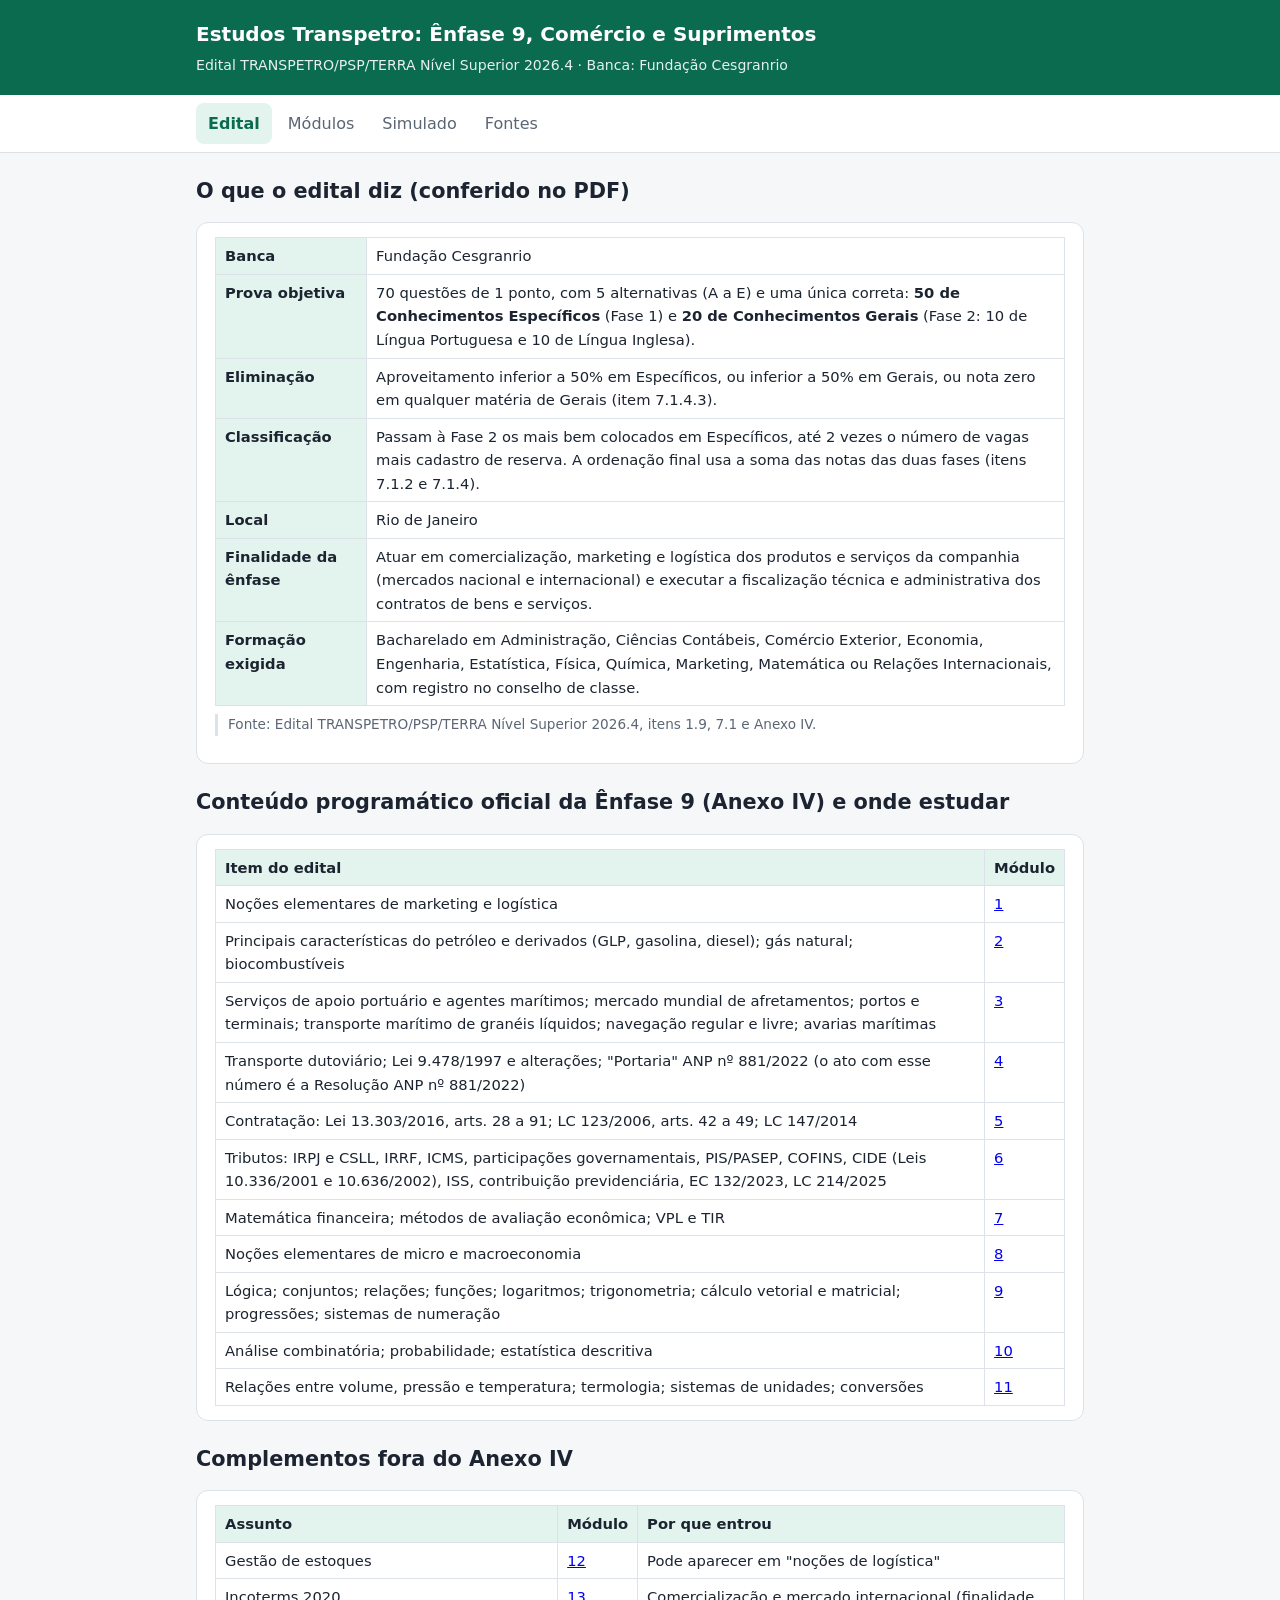
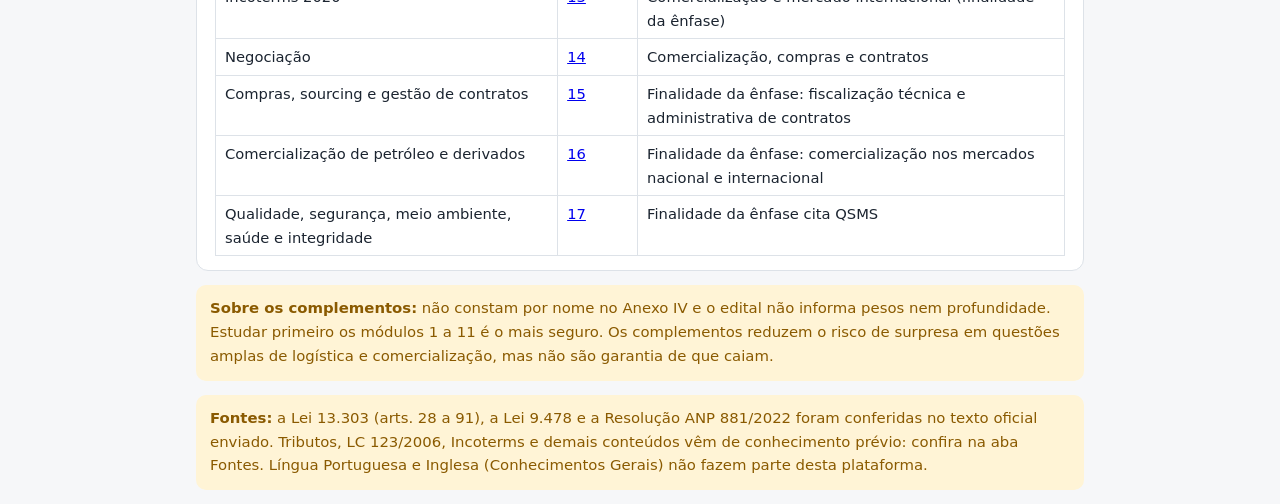
==== commit fede2cbf: "Transpetro: módulos 4 e 5 conferidos nos textos oficiais, Resolução ANP 881/2022 e 6 módulos complem" ====
--- a/transpetro-estudos/index.html
+++ b/transpetro-estudos/index.html
@@ -59,7 +59,7 @@
 <tr><td>Noções elementares de marketing e logística</td><td><a href="#m1">1</a></td></tr>
 <tr><td>Principais características do petróleo e derivados (GLP, gasolina, diesel); gás natural; biocombustíveis</td><td><a href="#m2">2</a></td></tr>
 <tr><td>Serviços de apoio portuário e agentes marítimos; mercado mundial de afretamentos; portos e terminais; transporte marítimo de granéis líquidos; navegação regular e livre; avarias marítimas</td><td><a href="#m3">3</a></td></tr>
-<tr><td>Transporte dutoviário; Lei 9.478/1997 e alterações; Portaria ANP nº 881/2022</td><td><a href="#m4">4</a></td></tr>
+<tr><td>Transporte dutoviário; Lei 9.478/1997 e alterações; "Portaria" ANP nº 881/2022 (o ato com esse número é a Resolução ANP nº 881/2022)</td><td><a href="#m4">4</a></td></tr>
 <tr><td>Contratação: Lei 13.303/2016, arts. 28 a 91; LC 123/2006, arts. 42 a 49; LC 147/2014</td><td><a href="#m5">5</a></td></tr>
 <tr><td>Tributos: IRPJ e CSLL, IRRF, ICMS, participações governamentais, PIS/PASEP, COFINS, CIDE (Leis 10.336/2001 e 10.636/2002), ISS, contribuição previdenciária, EC 132/2023, LC 214/2025</td><td><a href="#m6">6</a></td></tr>
 <tr><td>Matemática financeira; métodos de avaliação econômica; VPL e TIR</td><td><a href="#m7">7</a></td></tr>
@@ -68,8 +68,18 @@
 <tr><td>Análise combinatória; probabilidade; estatística descritiva</td><td><a href="#m10">10</a></td></tr>
 <tr><td>Relações entre volume, pressão e temperatura; termologia; sistemas de unidades; conversões</td><td><a href="#m11">11</a></td></tr>
 </table></div>
-<div class="alert"><b>Fora do edital:</b> gestão de estoques, Incoterms e negociação não constam do Anexo IV da Ênfase 9. O edital tampouco informa pesos por assunto nem a profundidade de cada item. Língua Portuguesa e Inglesa (Conhecimentos Gerais) não fazem parte desta plataforma.</div>
-<div class="alert">Os textos oficiais das normas não puderam ser acessados durante a criação. Valores, alíquotas, prazos e numeração de artigos devem ser conferidos no texto vigente (veja a aba Fontes).</div>`;
+<h2>Complementos fora do Anexo IV</h2>
+<div class="card"><table>
+<tr><th>Assunto</th><th>Módulo</th><th>Por que entrou</th></tr>
+<tr><td>Gestão de estoques</td><td><a href="#m12">12</a></td><td>Pode aparecer em "noções de logística"</td></tr>
+<tr><td>Incoterms 2020</td><td><a href="#m13">13</a></td><td>Comercialização e mercado internacional (finalidade da ênfase)</td></tr>
+<tr><td>Negociação</td><td><a href="#m14">14</a></td><td>Comercialização, compras e contratos</td></tr>
+<tr><td>Compras, sourcing e gestão de contratos</td><td><a href="#m15">15</a></td><td>Finalidade da ênfase: fiscalização técnica e administrativa de contratos</td></tr>
+<tr><td>Comercialização de petróleo e derivados</td><td><a href="#m16">16</a></td><td>Finalidade da ênfase: comercialização nos mercados nacional e internacional</td></tr>
+<tr><td>Qualidade, segurança, meio ambiente, saúde e integridade</td><td><a href="#m17">17</a></td><td>Finalidade da ênfase cita QSMS</td></tr>
+</table></div>
+<div class="alert"><b>Sobre os complementos:</b> não constam por nome no Anexo IV e o edital não informa pesos nem profundidade. Estudar primeiro os módulos 1 a 11 é o mais seguro. Os complementos reduzem o risco de surpresa em questões amplas de logística e comercialização, mas não são garantia de que caiam.</div>
+<div class="alert"><b>Fontes:</b> a Lei 13.303 (arts. 28 a 91), a Lei 9.478 e a Resolução ANP 881/2022 foram conferidas no texto oficial enviado. Tributos, LC 123/2006, Incoterms e demais conteúdos vêm de conhecimento prévio: confira na aba Fontes. Língua Portuguesa e Inglesa (Conhecimentos Gerais) não fazem parte desta plataforma.</div>`;
 
 const Q=(e,o,a,c,f)=>({e,o,a,c,f});
 const MODS=[];
@@ -115,14 +125,16 @@
   edital:()=>EDITAL,
   modulos(){
     const p=store.get("prog")||{};
-    return `<h2>Módulos</h2><div class="grid">`+mods().map(m=>{const r=p["m"+m.n];
-      return `<a class="mod" href="#m${m.n}"><b>${m.n}. ${m.t}</b><small>${m.edital}</small><br><span class="tag">${r?`melhor/última: ${r.ac}/${r.n}`:"não feito"}</span></a>`}).join("")+`</div>
-      <p class="src">A ordem sugerida segue a dependência entre assuntos, não o peso na prova (o edital não informa pesos por assunto).</p>`;
+    const card=m=>{const r=p["m"+m.n];
+      return `<a class="mod" href="#m${m.n}"><b>${m.n}. ${m.t}</b><small>${m.edital}</small><br><span class="tag">${r?`última nota: ${r.ac}/${r.n}`:"não feito"}</span></a>`};
+    return `<h2>Conteúdo do edital (Anexo IV)</h2><div class="grid">`+mods().filter(m=>!m.fora).map(card).join("")+`</div>
+      <h2>Complementos fora do Anexo IV</h2><p class="src">Assuntos úteis para a atuação na área, mas que não constam por nome no edital da Ênfase 9. Estude depois do conteúdo oficial.</p><div class="grid">`+mods().filter(m=>m.fora).map(card).join("")+`</div>
+      <p class="src">A ordem segue a dependência entre assuntos, não o peso na prova (o edital não informa pesos por assunto).</p>`;
   },
   modulo(n){
     const list=mods(),m=list.find(x=>x.n===n);if(!m)return "<p>Módulo não encontrado.</p>";
     const i=list.indexOf(m),prev=list[i-1],next=list[i+1];
-    return `<p><a href="#modulos">← Módulos</a></p><h2>Módulo ${m.n}: ${m.t}</h2><p><span class="tag">Edital: ${m.edital}</span></p>`+
+    return `<p><a href="#modulos">← Módulos</a></p><h2>Módulo ${m.n}: ${m.t}</h2><p><span class="tag">${m.fora?"Complemento fora do Anexo IV":"Edital"}: ${m.edital}</span></p>`+
       (m.alerta?`<div class="alert">${m.alerta}</div>`:"")+
       `<div class="card"><h3>Introdução</h3><p>${m.intro}</p></div>
        <div class="card"><h3>Objetivos de aprendizagem</h3><ul>${m.obj.map(o=>`<li>${o}</li>`).join("")}</ul></div>`+
@@ -131,14 +143,14 @@
        <div class="alert">Questões autorais e inéditas, não são de provas reais. O gabarito comentado aparece depois de corrigir.</div><div id="quizhost"></div>
        <p class="row"><span>${prev?`<a class="btn sec" href="#m${prev.n}">← ${prev.n}. ${prev.t}</a>`:""}</span><span>${next?`<a class="btn sec" href="#m${next.n}">${next.n}. ${next.t} →</a>`:""}</span></p>`;
   },
-  simulado:()=>`<h2>Simulado</h2><div class="card"><p>Sorteia questões dos 11 módulos. Escolha o tamanho:</p>
-     <p><button class="btn" data-sim="10">10 questões</button> <button class="btn" data-sim="25">25 questões</button> <button class="btn" data-sim="55">Todas (55)</button></p>
+  simulado:()=>`<h2>Simulado</h2><div class="card"><p>Sorteia questões dos módulos. Escolha:</p>
+     <p><button class="btn" data-sim="10">10 do edital</button> <button class="btn" data-sim="25">25 do edital</button> <button class="btn" data-sim="edital">Todas do edital</button> <button class="btn sec" data-sim="todas">Todas (com complementos)</button></p>
      <p class="src">Referência: a prova real tem 50 questões específicas e exige mínimo de 50% de acerto por fase (item 7.1.4.3 do edital).</p></div><div id="quizhost"></div>`,
   fontes(){
     const all=mods().map(m=>`<div class="card"><h3>Módulo ${m.n}: ${m.t}</h3><ul>`+
       [...new Set(m.secs.map(s=>s[2]).filter(Boolean))].map(f=>`<li>${f}</li>`).join("")+`</ul></div>`).join("");
-    return `<h2>Fontes e pontos a conferir</h2><div class="alert">Não foi possível acessar os textos oficiais das normas neste ambiente. Números de artigos, valores e alíquotas foram escritos com base em conhecimento prévio: <b>confira no texto vigente antes de decorar</b>, principalmente valores em reais, alíquotas e prazos.</div>`+all+
-      `<div class="card"><h3>Lacunas assumidas</h3><ul><li>Portaria ANP nº 881/2022: texto não lido. O módulo 4 não afirma o conteúdo dela.</li><li>O edital não traz pesos por assunto nem indica a profundidade de cada tópico.</li><li>Estoques, Incoterms e negociação não constam do Anexo IV da Ênfase 9.</li></ul></div>`;
+    return `<h2>Fontes e pontos a conferir</h2><div class="alert">Nos módulos 4 e 5 a teoria foi conferida no texto oficial enviado. Nos demais (principalmente tributos, LC 123 e Incoterms) os números vêm de conhecimento prévio: <b>confira no texto vigente antes de decorar</b>.</div>`+all+
+      `<div class="card"><h3>Situação das fontes</h3><ul><li><b>Lidas no texto oficial:</b> Lei 13.303/2016 (arts. 28 a 91), Lei 9.478/1997 (versão atualizada) e Resolução ANP nº 881/2022 (enviadas por você).</li><li><b>Não lidas (conteúdo de conhecimento prévio, conferir):</b> LC 123/2006, LC 147/2014, Leis 10.336/2001 e 10.636/2002, LC 214/2025, EC 132/2023 e demais normas tributárias; Incoterms 2020 (ICC); referências bibliográficas.</li><li>O edital chama o ato 881/2022 de \"Portaria\", mas o documento com esse número é a <b>Resolução</b> ANP nº 881/2022. Confirme se é essa a norma pretendida.</li><li>O edital não traz pesos por assunto nem a profundidade de cada item.</li><li>Módulos 12 a 17 são complementos fora do Anexo IV.</li></ul></div>`;
   }
 };
 
@@ -154,9 +166,9 @@
   window.scrollTo(0,0);
   if(after)after();
   if(h==="simulado")$("main").onclick=e=>{const n=e.target.dataset.sim;if(!n)return;
-    const pool=[];mods().forEach(m=>m.q.forEach(q=>pool.push(Object.assign({m:"M"+m.n},q))));
+    const pool=[];mods().filter(m=>n==="todas"||!m.fora).forEach(m=>m.q.forEach(q=>pool.push(Object.assign({m:"M"+m.n},q))));
     for(let i=pool.length-1;i>0;i--){const j=Math.floor(Math.random()*(i+1));[pool[i],pool[j]]=[pool[j],pool[i]]}
-    quiz($("#quizhost"),pool.slice(0,+n),"sim");$("#quizhost").scrollIntoView()};
+    quiz($("#quizhost"),n==="todas"||n==="edital"?pool:pool.slice(0,+n),"sim");$("#quizhost").scrollIntoView()};
   else $("main").onclick=null;
 }
 addEventListener("hashchange",route);
@@ -252,69 +264,87 @@
 Q("O agente marítimo é o profissional ou empresa que",["representa o armador ou afretador no porto, cuidando das formalidades e serviços da escala.","assessora tecnicamente o comandante nas manobras em zonas de praticagem.","explora o terminal de uso privado por autorização.","determina o valor do frete nas bolsas de mercadorias.","fiscaliza a atividade portuária como agência reguladora."],0,["O agente marítimo atua como representante local do armador ou afretador.","Descreve o prático (praticagem).","Descreve o titular de um TUP.","Os fretes se formam no mercado, com participação de corretores.","Descreve a ANTAQ."],"Ludovico, Logística Internacional; Lei 9.537/1997.")
 ]});
 
-MODS.push({n:4,t:"Transporte dutoviário e regulação do setor (Lei 9.478/1997)",edital:"Transporte dutoviário; Lei 9.478/1997 e alterações; Portaria ANP nº 881/2022",
-alerta:"<b>Lacuna:</b> não consegui ler a Portaria ANP nº 881/2022 e por isso este módulo não afirma o conteúdo dela. Leia o texto integral no site da ANP. Sobre a Lei 9.478/1997, confira também a redação atual dos arts. 56 a 65, alterados por leis posteriores (por exemplo, a Lei 14.134/2021, no que toca ao gás natural).",
-intro:"A Transpetro tem origem legal na Lei do Petróleo. Este módulo trata do transporte por dutos (características técnicas) e do arcabouço regulatório: monopólio da União, ANP, CNPE, autorização de transporte e acesso de terceiros.",
-obj:["Descrever tipos de dutos e vantagens/limitações do modal.","Explicar conceitos de batelada, interface e pig.","Situar o monopólio da União (CF, art. 177) e a possibilidade de contratação.","Reconhecer funções do CNPE e da ANP.","Diferenciar transporte de transferência e identificar a base legal da subsidiária de logística da Petrobras."],
-secs:[
-["1. Transporte dutoviário: conceitos","<ul><li><b>Oleoduto</b> (petróleo), <b>poliduto</b> (vários derivados, movimentados em bateladas), <b>gasoduto</b> (gás natural), além de minerodutos e alcooldutos.</li><li><b>Batelada</b>: lote de um produto empurrado pelo duto. A <b>interface</b> é a zona de mistura entre bateladas consecutivas, tratada no destino.</li><li><b>Pig</b>: dispositivo introduzido no duto para limpeza, separação de produtos ou inspeção.</li><li>Estações de <b>bombeamento</b> (líquidos) e de <b>compressão</b> (gás) mantêm a pressão e a vazão.</li><li>Tanques de teto flutuante reduzem perdas por evaporação de produtos voláteis nos terminais.</li></ul>","THOMAS (org.), <i>Fundamentos de Engenharia de Petróleo</i>; BALLOU, R. H. <i>Logística Empresarial</i> (comparação entre modais)."],
-["2. Vantagens e limitações do modal dutoviário","<p><b>Vantagens:</b> baixo custo unitário em grandes volumes, operação contínua, segurança e baixa emissão. <b>Limitações:</b> alto investimento inicial, rota fixa (baixa flexibilidade), movimenta poucos tipos de produto e exige volumes elevados para justificar o investimento.</p>","BALLOU (características operacionais dos modais)."],
-["3. Monopólio da União (CF, art. 177)","<p>Constituem monopólio da União, entre outros, a pesquisa e lavra de jazidas de petróleo e gás natural, a refinação, a importação e exportação de produtos, o transporte marítimo de petróleo bruto de origem nacional ou de derivados básicos produzidos no País e o transporte <b>por meio de conduto</b> de petróleo bruto, seus derivados e gás natural de qualquer origem. A União <b>pode contratar</b> com empresas estatais ou privadas essas atividades, observadas as condições da lei (art. 177, §1º).</p>","Constituição Federal, art. 177 e EC 9/1995."],
-["4. Lei 9.478/1997: política, CNPE e ANP","<ul><li>Dispõe sobre a política energética nacional, as atividades do monopólio do petróleo, e institui o <b>CNPE</b> (Conselho Nacional de Política Energética), órgão de assessoramento da Presidência da República para formular políticas e diretrizes de energia, e a <b>ANP</b>.</li><li>A <b>ANP</b> é entidade integrante da Administração Federal indireta, sob regime de autarquia especial, vinculada ao Ministério de Minas e Energia. Sua finalidade é a regulação, a contratação e a fiscalização das atividades econômicas da indústria do petróleo, gás natural e biocombustíveis.</li></ul>","Lei 9.478/1997, arts. 1º, 2º, 7º e 8º."],
-["5. Transporte × transferência; autorização; acesso; subsidiária","<ul><li><b>Transporte</b>: movimentação de petróleo, derivados ou gás natural em meio ou percurso de <b>interesse geral</b>. <b>Transferência</b>: movimentação em meio ou percurso de <b>interesse específico e exclusivo</b> do proprietário ou explorador das facilidades (Lei 9.478, art. 6º).</li><li>Empresas constituídas sob as leis brasileiras, com sede e administração no País, podem receber <b>autorização da ANP</b> para construir instalações e efetuar o transporte de petróleo, derivados e gás natural (art. 56).</li><li>Regra de <b>acesso de terceiros</b> aos dutos de transporte e terminais, mediante remuneração adequada ao titular das instalações (art. 58; confira a redação vigente).</li><li>A Petrobras deveria constituir <b>subsidiária</b> com atribuições de operar e construir seus dutos, terminais marítimos e embarcações para o transporte de petróleo, derivados e gás natural (art. 65). É a base legal da <b>Transpetro</b>.</li></ul>","Lei 9.478/1997, arts. 6º, 56, 58 e 65 (com alterações)."],
-["6. Portaria ANP nº 881/2022","<p><b>Texto não verificado neste material.</b> Reserve tempo para ler a norma completa no site da ANP e produzir seu próprio resumo (objeto, definições, obrigações do agente regulado e prazos). Depois, use o simulado para testar a leitura.</p>","ANP, atos normativos (sítio oficial)."]
-],
-mapa:`DUTOS E REGULAÇÃO
-├── Dutos: oleoduto | poliduto (bateladas, interface) | gasoduto
-│   └── pig, bombeamento/compressão; alto CAPEX, baixo custo unitário
-├── CF art. 177: conduto = monopólio da União; §1º: pode contratar
+MODS.push({n:4,t:"Dutos, terminais e regulação do setor (Lei 9.478/1997 e Resolução ANP 881/2022)",edital:"Transporte dutoviário; Lei 9.478/1997 e alterações; \"Portaria ANP nº 881/2022\"",
+alerta:"Teoria da Lei 9.478 e da Resolução ANP nº 881/2022 conferida no texto oficial enviado (Lei atualizada até 2025). <b>O edital cita \"Portaria\" ANP nº 881/2022, mas o ato com esse número é a Resolução ANP nº 881, de 8/7/2022</b> (sobre o uso de terminais aquaviários). Confirme no edital/retificações se é essa a norma pretendida. Prazos e números de artigos da Resolução podem ser alterados por atos posteriores da ANP.",
+intro:"A Transpetro tem base legal na Lei do Petróleo. Este módulo trata dos dutos (características técnicas), do monopólio da União, do papel da CNPE e da ANP, das regras de transporte e acesso de terceiros e da Resolução ANP 881/2022, que regula o acesso não discriminatório a terminais aquaviários.",
+obj:["Descrever tipos de dutos e vantagens e limitações do modal.","Situar o monopólio da União e a possibilidade de contratação.","Reconhecer as atribuições do CNPE e da ANP.","Diferenciar transporte de transferência, distribuição e revenda.","Explicar o acesso não discriminatório a terminais e a preferência do proprietário (Res. ANP 881/2022)."],
+secs:[
+["1. Transporte dutoviário: conceitos","<ul><li><b>Oleoduto</b> (petróleo), <b>poliduto</b> (vários derivados, em bateladas), <b>gasoduto</b> (gás natural), além de minerodutos e alcooldutos.</li><li><b>Batelada</b>: lote de um produto empurrado pelo duto. <b>Interface</b>: zona de mistura entre bateladas consecutivas, tratada no destino.</li><li><b>Pig</b>: dispositivo introduzido no duto para limpeza, separação de produtos ou inspeção.</li><li>Estações de <b>bombeamento</b> (líquidos) e de <b>compressão</b> (gás) mantêm pressão e vazão.</li><li>Tanques de teto flutuante reduzem perdas por evaporação de produtos voláteis nos terminais.</li></ul><p><b>Vantagens:</b> baixo custo unitário em grandes volumes, operação contínua, segurança e baixa emissão. <b>Limitações:</b> alto investimento inicial, rota fixa, poucos tipos de produto e necessidade de grandes volumes.</p>","THOMAS (org.), <i>Fundamentos de Engenharia de Petróleo</i>; BALLOU, R. H., <i>Logística Empresarial</i> (comparação de modais)."],
+["2. Monopólio da União (Lei 9.478, art. 4º)","<p>Constituem monopólio da União: (I) pesquisa e lavra de jazidas de petróleo e gás natural e outros hidrocarbonetos fluidos; (II) refinação de petróleo nacional ou estrangeiro; (III) importação e exportação dos produtos e derivados básicos dessas atividades; (IV) o <b>transporte marítimo</b> do petróleo bruto de origem nacional ou de derivados básicos produzidos no País, e o <b>transporte, por meio de conduto</b>, de petróleo bruto, seus derivados e de gás natural. As atividades são reguladas e fiscalizadas pela União e podem ser exercidas por concessão, autorização ou partilha, por empresas constituídas sob as leis brasileiras, com sede e administração no País (art. 5º).</p>","Lei 9.478/1997, arts. 4º e 5º; CF, art. 177."],
+["3. CNPE e ANP (arts. 1º, 2º, 7º e 8º)","<ul><li>A política energética visa, entre outros, a preservar o interesse nacional, proteger o consumidor quanto a preço, qualidade e oferta, proteger o meio ambiente, garantir o fornecimento de derivados em todo o território, incrementar o uso do gás natural e <b>promover a livre concorrência</b> (art. 1º).</li><li><b>CNPE</b>: vinculado à Presidência da República e presidido pelo Ministro de Minas e Energia; atribuição de <b>propor ao Presidente da República</b> políticas nacionais e medidas específicas (art. 2º).</li><li><b>ANP</b>: entidade da Administração Federal Indireta, sob regime <b>autárquico especial</b>, órgão regulador da indústria do petróleo, gás natural, derivados e biocombustíveis, vinculada ao Ministério de Minas e Energia (art. 7º). Sede no Distrito Federal e escritórios centrais no Rio de Janeiro (art. 7º, §1º). Finalidade: <b>promover a regulação, a contratação e a fiscalização</b> das atividades econômicas da indústria (art. 8º, redação atual inclui combustíveis sintéticos, hidrogênio de baixo carbono e captura e estocagem de carbono).</li></ul>","Lei 9.478/1997, arts. 1º, 2º, 7º e 8º (redação atualizada)."],
+["4. Definições do art. 6º","<ul><li><b>Transporte</b>: movimentação de petróleo, derivados, biocombustíveis ou gás natural em meio ou percurso considerado de <b>interesse geral</b>.</li><li><b>Transferência</b>: movimentação em meio ou percurso de <b>interesse específico e exclusivo</b> do proprietário ou explorador das facilidades.</li><li><b>Distribuição</b>: comercialização <b>por atacado</b> com a rede varejista ou grandes consumidores de combustíveis, lubrificantes, asfaltos e GLP envasado, exercida por empresas especializadas.</li><li><b>Revenda</b>: venda <b>a varejo</b> de combustíveis, lubrificantes e GLP envasado, por postos de serviços ou revendedores.</li></ul>","Lei 9.478/1997, art. 6º."],
+["5. Transporte, acesso e a Transpetro (arts. 56 a 65)","<ul><li>Art. 56: qualquer empresa ou consórcio que atenda ao art. 5º pode receber <b>autorização da ANP</b> para construir instalações e efetuar qualquer modalidade de transporte de petróleo, derivados e gás natural, para suprimento interno ou importação e exportação. A ANP baixa normas sobre habilitação e condições, observados proteção ambiental e segurança de tráfego.</li><li>Art. 58: <b>facultado a qualquer interessado o uso dos dutos de transporte e dos terminais marítimos</b>, existentes ou a construir, mediante <b>remuneração ao titular</b>. Se não houver acordo, a ANP fixa o valor e a forma de pagamento (§1º). A ANP regula a <b>preferência do proprietário</b> das instalações para movimentar seus próprios produtos, visando à máxima utilização da capacidade (§2º).</li><li>Art. 59: dutos de transferência serão <b>reclassificados</b> como dutos de transporte se houver comprovado interesse de terceiros em sua utilização.</li><li>Art. 65: a Petrobras <b>deverá constituir subsidiária</b> com atribuições específicas de operar e construir seus dutos, terminais marítimos e embarcações para transporte de petróleo, derivados e gás natural, podendo essa subsidiária associar-se a outras empresas. É a base legal da <b>Transpetro</b>.</li></ul>","Lei 9.478/1997, arts. 56 a 59 e 65 (redação atualizada)."],
+["6. Participações governamentais (art. 45 em diante)","<p>O contrato de concessão dispõe sobre: <b>bônus de assinatura</b>, <b>royalties</b>, <b>participação especial</b> e <b>pagamento pela ocupação ou retenção de área</b>. São obrigatórios os royalties e o pagamento pela ocupação ou retenção de área (art. 45, §1º). Royalties: 10% da produção, com possibilidade de redução até 5% (art. 47). Participação especial: em casos de grande volume de produção ou grande rentabilidade (art. 50).</p>","Lei 9.478/1997, arts. 45, 47 e 50."],
+["7. Resolução ANP nº 881/2022: terminais aquaviários","<p><b>Objeto</b>: critérios para o uso dos terminais aquaviários autorizados pela ANP para movimentação de petróleo, derivados de petróleo, derivados de gás natural e biocombustíveis, <b>mediante remuneração ao operador</b> (art. 1º). Alcança terminais dentro ou fora do porto organizado. <b>Não se aplica</b> a instalações usadas exclusivamente para apoio offshore, operações STS não atracadas, terminais de metanol sem produtos regulados e <b>terminais de GNL</b> (art. 1º, §2º). <b>Produto regulado</b>: petróleo, derivados de petróleo, derivados de gás natural e biocombustíveis, excluídos gás natural e GNL (art. 2º, XXIII).</p><ul><li><b>Acesso não discriminatório</b> (art. 3º): o operador deve permitir o acesso ao terminal a qualquer interessado, mediante remuneração, em condições não discriminatórias entre carregadores, inclusive o carregador proprietário. Acesso deve ser dado sempre que houver capacidade de movimentação <b>ociosa ou disponível</b> (art. 4º). É vedada preferência injustificada; considera-se a <b>ordem de chegada</b> das solicitações.</li><li><b>Prazos</b>: operador responde à solicitação em até 3 dias úteis após a data limite (art. 4º, §4º); confirma (podendo propor ajustes) ou emite <b>negativa de acesso</b>, que deve ser motivada e enviada à ANP até o décimo dia do mês seguinte (art. 5º). A negativa por risco ao abastecimento nacional só tem eficácia com manifestação prévia favorável da ANP (art. 5º, §5º).</li><li><b>Preferência do proprietário</b> (arts. 8º a 13): o carregador proprietário tem direito a contratar o terminal para movimentar seus próprios produtos, dentro de limites mensais fixados pela ANP. Nos primeiros <b>10 anos</b> da primeira autorização de operação, a preferência é igual à capacidade máxima; depois a ANP a <b>revisa a cada 5 anos</b>. Não é transferível.</li><li><b>Terceiro interessado majoritário</b> (uso &gt; 50% da capacidade máxima): o operador deve comunicar à ANP e fazer <b>oferta pública</b> de capacidade por no mínimo 30 dias; contrato com um único carregador acima de 50% tem prazo máximo de 10 anos (art. 18).</li><li><b>Desverticalização</b> (art. 28): o operador não pode comprar, vender, importar ou exportar produtos, salvo exceções (uso próprio, reposição por perda ou contaminação etc.); deve ter constituição societária cujo objeto principal seja a operação logística de terminais. Operadores <b>verticalizados</b> (ligados a produtor, distribuidor, refinador etc.) têm obrigações adicionais de transparência e data limite no dia 15 do mês anterior (art. 27).</li><li><b>Conexão dutoviária</b> (art. 29): o operador deve permitir a conexão do terminal com instalações de terceiros; custos da conexão são do terceiro interessado; a conexão integra os ativos do titular do terminal.</li><li><b>Ship-or-pay</b>: modalidade em que o carregador paga pelo serviço independentemente de usá-lo (art. 2º, XXVI). <b>Fungibilidade</b>: substituição do produto por outro de mesmo gênero, quantidade e qualidade. <b>CGST</b>: Condições Gerais de Serviço do Terminal, parte integrante dos contratos, com conteúdo mínimo no Anexo (art. 17 e 23).</li><li><b>Remuneração</b> (art. 7º): deve refletir modalidades e complexidade do serviço, considerar a carga tributária e retorno justo do investimento, <b>não ser discriminatória</b> e não incorporar subsídios ou custos de outros carregadores ou instalações.</li></ul>","Resolução ANP nº 881, de 8 de julho de 2022 (DOU 12/07/2022), arts. 1º a 45 e Anexo."]
+],
+mapa:`DUTOS, TERMINAIS E REGULAÇÃO
+├── Dutos: oleoduto | poliduto (bateladas, interface) | gasoduto; pig
 ├── Lei 9.478/97
-│   ├── CNPE: assessoria da Presidência (política energética)
-│   ├── ANP: autarquia especial (MME); regula, contrata, fiscaliza
-│   ├── Transporte (interesse geral) × Transferência (interesse específico)
-│   ├── Autorização da ANP (art. 56); acesso de terceiros (art. 58)
-│   └── Subsidiária da Petrobras para dutos/terminais/navios (art. 65)
-└── Portaria ANP 881/2022: ler o texto oficial`,
-q:[
-Q("A ANP, criada pela Lei 9.478/1997, é",["órgão de assessoramento da Presidência da República para formular a política energética.","autarquia sob regime especial, vinculada ao Ministério de Minas e Energia, responsável pela regulação, contratação e fiscalização das atividades da indústria do petróleo, gás natural e biocombustíveis.","empresa pública que executa o monopólio do petróleo.","subsidiária integral da Petrobras.","órgão do Tribunal de Contas da União."],1,["Descreve o CNPE.","A ANP é autarquia especial vinculada ao MME, com funções de regulação, contratação e fiscalização.","O monopólio é da União, que pode contratar empresas estatais ou privadas; a ANP não é empresa pública executora.","A Petrobras é empresa (sociedade de economia mista); a ANP não é sua subsidiária.","A ANP integra a Administração Federal indireta, não o TCU."],"Lei 9.478/1997, arts. 2º, 7º e 8º."),
-Q("A Lei 9.478/1997 previu que a Petrobras constituísse subsidiária com atribuições específicas de operar e construir seus dutos, terminais marítimos e embarcações para o transporte de petróleo, derivados e gás natural. Essa previsão é a base legal da",["ANP.","Transpetro.","CNPE.","EPE.","ANTAQ."],1,["A ANP é a agência reguladora.","A Transpetro é a subsidiária de logística da Petrobras (art. 65).","O CNPE formula políticas.","A EPE faz estudos e planejamento energético.","A ANTAQ regula transporte aquaviário e portos."],"Lei 9.478/1997, art. 65."),
-Q("Segundo a Lei 9.478/1997, a movimentação de petróleo, derivados ou gás natural em meio ou percurso de interesse específico e exclusivo do proprietário ou explorador das facilidades é denominada",["transporte.","transferência.","distribuição.","revenda.","importação."],1,["Transporte refere-se a interesse geral.","Transferência é a movimentação de interesse específico e exclusivo do proprietário das facilidades.","Distribuição é a atividade de comercializar derivados a varejistas e consumidores.","Revenda é a venda ao consumidor final.","Importação é a entrada do produto no País."],"Lei 9.478/1997, art. 6º."),
-Q("Em um poliduto que movimenta diferentes derivados em sequência, a zona de mistura entre dois lotes consecutivos é chamada de",["pig.","interface.","batelada.","estação de compressão.","monobóia."],1,["Pig é dispositivo de limpeza/inspeção.","Interface é a mistura entre bateladas consecutivas.","Batelada é o lote de um produto.","Compressão é etapa de gasodutos.","Monobóia é ponto de amarração de navios em terminais."],"Thomas (org.)."),
-Q("Considerando a Constituição Federal, o transporte, por meio de conduto, de petróleo bruto, seus derivados e gás natural de qualquer origem",["é atividade livre, sem qualquer vínculo com o monopólio da União.","constitui monopólio da União, que pode contratar empresas estatais ou privadas nos termos da lei.","é de competência exclusiva dos Municípios.","é privativo da Petrobras, sem possibilidade de contratação.","é regulado exclusivamente pela ANTAQ."],1,["O transporte por conduto integra o rol do monopólio da União (art. 177).","O art. 177 inclui o transporte por conduto no monopólio, e o §1º permite a contratação com empresas estatais ou privadas.","Não é competência municipal.","Após a EC 9/1995, a União pode contratar com outras empresas.","A ANTAQ regula transporte aquaviário; a regulação do setor de petróleo é da ANP."],"CF, art. 177 e §1º.")
-]});
-
-MODS.push({n:5,t:"Contratação nas estatais: Lei 13.303/2016 e LC 123/2006",edital:"Lei 13.303/2016, arts. 28 a 91; LC 123/2006, arts. 42 a 49; LC 147/2014",
-alerta:"Tópico de alta relevância para a ênfase (fiscalização de contratos). <b>Não consegui acessar o texto oficial</b>: numeração de artigos, valores e prazos vêm do meu conhecimento prévio. Leia os artigos 28 a 91 na íntegra e confirme cada número citado aqui. Valores em reais podem ter sido atualizados.",
-intro:"A Transpetro, como subsidiária de sociedade de economia mista, contrata bens e serviços pelo Estatuto das Estatais (Lei 13.303/2016) e por seu regulamento interno de licitações e contratos. O edital cobra os arts. 28 a 91 da lei e os arts. 42 a 49 da LC 123/2006.",
-obj:["Identificar quando a licitação é exigida, dispensada ou inexigível.","Reconhecer os princípios e as fases do procedimento.","Listar critérios de julgamento, regimes de execução e procedimentos auxiliares.","Conhecer regras sobre contratos: garantia, duração, alteração e sanções.","Aplicar o tratamento favorecido a ME e EPP (LC 123)."],
-secs:[
-["1. Regra geral e exceções (art. 28)","<p>Contratos com terceiros para obras, serviços, compras, alienações e locações são <b>precedidos de licitação</b>, ressalvadas as hipóteses de dispensa (art. 29) e inexigibilidade (art. 30). No art. 28, §3º, as empresas ficam <b>dispensadas da observância do capítulo</b> quando: (I) comercializam, prestam ou executam de forma direta produtos, serviços ou obras <b>especificamente relacionados com seus objetos sociais</b>; (II) a escolha do parceiro está associada a suas características particulares, vinculada a oportunidades de negócio definidas e específicas, com inviabilidade de procedimento competitivo justificada.</p>","Lei 13.303/2016, art. 28 (caput e §3º)."],
-["2. Dispensa e inexigibilidade (arts. 29 e 30)","<ul><li><b>Dispensa (art. 29)</b>: a competição seria possível, mas a lei autoriza contratar diretamente. Exemplos: obras e serviços de engenharia de pequeno valor (na redação original, até R$ 100 mil) e demais serviços e compras (até R$ 50 mil), desde que não sejam parcelas de um mesmo objeto; licitação deserta; preços manifestamente superiores aos de mercado; emergência ou calamidade. Os limites em reais podem ser atualizados pelo Conselho de Administração (confira o §3º do art. 29).</li><li><b>Inexigibilidade (art. 30)</b>: inviabilidade de competição, em especial fornecedor exclusivo, profissional do setor artístico consagrado e serviços técnicos especializados de natureza singular com profissional de notória especialização.</li><li>Se houver sobrepreço ou superfaturamento comprovado, respondem solidariamente quem decidiu pela contratação direta e o contratado (art. 30, §2º).</li></ul>","Lei 13.303/2016, arts. 29 e 30 (confira os incisos)."],
-["3. Princípios e diretrizes (arts. 31 e 32)","<p>A licitação busca a proposta mais vantajosa, inclusive quanto ao <b>ciclo de vida do objeto</b>, e evita sobrepreço e superfaturamento. Princípios: impessoalidade, moralidade, igualdade, publicidade, eficiência, probidade administrativa, economicidade, desenvolvimento nacional sustentável, vinculação ao instrumento convocatório, obtenção de competitividade e julgamento objetivo. Diretrizes do art. 32: padronização, busca da maior vantagem competitiva, <b>parcelamento</b> do objeto (sem perder economia de escala), <b>preferência pelo pregão</b> para bens e serviços comuns e observância da política de integridade.</p>","Lei 13.303/2016, arts. 31 e 32."],
-["4. Orçamento, impedimentos e regulamento (arts. 34 a 41)","<ul><li>O valor estimado é, em regra, <b>sigiloso</b>, podendo a empresa justificar a publicidade; no julgamento por maior desconto, o preço estimado consta do edital (art. 34).</li><li>Impedimentos (art. 38), entre outros: empresa cujo administrador ou sócio com mais de 5% do capital seja diretor ou empregado da contratante; empresa suspensa pela contratante; empresa declarada inidônea.</li><li>Prazos mínimos entre o edital e as propostas (art. 39): bens, 5 dias úteis (menor preço ou maior desconto) ou 10 (demais critérios); obras e serviços, 15 dias úteis (menor preço ou maior desconto) ou 30 (demais).</li><li>Cada empresa edita seu <b>regulamento interno de licitações e contratos</b> (art. 40).</li><li>Qualquer cidadão pode impugnar o edital até 5 dias úteis antes da abertura (art. 41).</li></ul>","Lei 13.303/2016, arts. 34, 38, 39, 40 e 41."],
-["5. Regimes de execução e critérios de julgamento (arts. 42 a 54)","<ul><li><b>Regimes</b> para obras e serviços de engenharia: empreitada por preço unitário, por preço global, tarefa, empreitada integral, <b>contratação semi-integrada</b> (projeto executivo, execução e demais operações) e <b>contratação integrada</b> (projetos básico e executivo, execução e demais operações). A <b>matriz de riscos</b> é definida nos arts. 42 e 43.</li><li><b>Critérios de julgamento</b> (art. 54): menor preço; maior desconto; melhor combinação de técnica e preço; melhor técnica; melhor conteúdo artístico; maior oferta de preço; maior retorno econômico; melhor destinação de bens alienados.</li><li><b>Modos de disputa</b> (art. 52): aberto, fechado ou combinados.</li><li><b>Empate</b> (art. 55), na ordem: disputa final; avaliação de desempenho contratual prévio; critérios de tecnologia e ME/EPP previstos em lei; sorteio.</li></ul>","Lei 13.303/2016, arts. 42, 43, 52, 54 e 55."],
-["6. Fases da licitação (art. 51) e procedimentos auxiliares (art. 63)","<p>Ordem legal das fases: (I) <b>preparação</b>; (II) divulgação; (III) apresentação de lances ou propostas; (IV) <b>julgamento</b>; (V) verificação de efetividade; (VI) <b>negociação</b>; (VII) <b>habilitação</b>; (VIII) recursos; (IX) adjudicação; (X) homologação ou revogação. A habilitação vem <b>depois</b> do julgamento, podendo, excepcionalmente, ser antecipada por decisão motivada (inversão de fases). Como regra, há fase recursal única.</p><p><b>Procedimentos auxiliares</b> (art. 63): pré-qualificação permanente, cadastramento, sistema de registro de preços e catálogo eletrônico de padronização.</p>","Lei 13.303/2016, arts. 51 e 63."],
-["7. Contratos (arts. 68 a 84)","<ul><li>Os contratos regem-se por suas cláusulas, pela Lei 13.303 e pelos <b>preceitos de direito privado</b> (art. 68).</li><li><b>Garantia</b> (art. 70): caução em dinheiro, seguro-garantia ou fiança bancária, à escolha do contratado; limite geral de 5% do valor do contrato, podendo chegar a 10% em contratações de grande vulto com complexidade técnica e riscos financeiros consideráveis.</li><li><b>Duração</b> (art. 71): em regra até 5 anos, com exceções (projetos previstos em plano de negócios e investimentos; casos em que o prazo maior é prática rotineira de mercado). Vedado prazo indeterminado.</li><li><b>Alteração</b>: por acordo entre as partes, vedada violação do dever de licitar (art. 72); acréscimos ou supressões unilaterais até <b>25%</b> do valor inicial atualizado, e até <b>50%</b> no caso de reforma de edifício ou equipamento (art. 81).</li><li><b>Sanções</b> (art. 83): advertência; multa; suspensão temporária de participação em licitação e impedimento de contratar com a entidade sancionadora por prazo não superior a 2 anos.</li></ul>","Lei 13.303/2016, arts. 68, 70, 71, 72, 81 e 83."],
-["8. Fiscalização e controle (arts. 85 a 91)","<p>As estatais sujeitam-se à fiscalização do Estado e da sociedade: controle interno, controle externo pelo Tribunal de Contas (art. 87), publicidade de informações e canais de denúncia, além de deveres de governança. O art. 91 trata da adaptação de empresas já existentes à lei. Leia os arts. 85 a 91 na íntegra.</p>","Lei 13.303/2016, arts. 85 a 91."],
-["9. LC 123/2006, arts. 42 a 49 (ME e EPP)","<ul><li><b>Regularidade fiscal e trabalhista</b> só é exigida na <b>assinatura do contrato</b> (art. 42). Havendo restrição, prazo de 5 dias úteis, prorrogável por igual período, após ser declarado vencedor (art. 43); a não regularização gera decadência do direito à contratação.</li><li><b>Empate ficto</b> (art. 44): propostas de ME/EPP iguais ou até 10% superiores à melhor proposta; no pregão, até 5%. A ME/EPP mais bem classificada pode apresentar proposta inferior e vencer.</li><li><b>Tratamento diferenciado</b> (arts. 47 e 48): licitação <b>exclusiva</b> para ME/EPP em itens de até R$ 80 mil; exigência de <b>subcontratação</b> em obras e serviços; <b>cota de até 25%</b> do objeto para bens divisíveis; possibilidade de prioridade para empresas sediadas local ou regionalmente, até 10% do melhor preço.</li><li>Não se aplica (art. 49), por exemplo, quando não houver ao menos 3 fornecedores competitivos ME/EPP sediados local ou regionalmente, ou quando o tratamento for desvantajoso para a Administração.</li><li>A LC 147/2014 tornou o tratamento diferenciado obrigatório (\"deverá\") e alterou dispositivos da LC 123.</li></ul>","LC 123/2006, arts. 42 a 49; LC 147/2014."]
+│   ├── Art. 4º: monopólio (inclui transporte por conduto); art. 5º: empresa brasileira
+│   ├── CNPE: propõe políticas ao Presidente; ANP: autarquia especial (MME)
+│   ├── Transporte (interesse geral) × Transferência (interesse exclusivo)
+│   ├── Distribuição (atacado) × Revenda (varejo)
+│   ├── Art. 56 autorização | Art. 58 acesso de terceiros + preferência do proprietário
+│   └── Art. 65: subsidiária da Petrobras para dutos, terminais e navios (Transpetro)
+├── Participações: bônus, royalties (10%), participação especial, área
+└── Res. ANP 881/2022: acesso não discriminatório a terminais aquaviários
+    ├── ociosa/disponível; ordem de chegada; negativa motivada (à ANP)
+    ├── Preferência do proprietário: 10 anos, revisão a cada 5; oferta pública > 50%
+    └── Desverticalização; conexão dutoviária; ship-or-pay; CGST`,
+q:[
+Q("A ANP, criada pela Lei 9.478/1997, é",["órgão vinculado à Presidência da República, presidido pelo Ministro de Minas e Energia, que propõe políticas energéticas ao Presidente.","entidade da Administração Federal Indireta, sob regime autárquico especial, vinculada ao Ministério de Minas e Energia, com a finalidade de promover a regulação, a contratação e a fiscalização das atividades da indústria.","empresa pública que executa o monopólio do petróleo.","subsidiária integral da Petrobras.","órgão do Tribunal de Contas da União."],1,["Descreve o CNPE (art. 2º).","Descrição do art. 7º e do art. 8º.","O monopólio é da União, que pode contratar; a ANP é reguladora, não empresa executora.","A ANP é autarquia especial, não subsidiária de empresa.","A ANP integra a Administração Federal Indireta."],"Lei 9.478/1997, arts. 2º, 7º e 8º."),
+Q("A Lei 9.478/1997 determina que a Petrobras constitua subsidiária com atribuições específicas de operar e construir seus dutos, terminais marítimos e embarcações para o transporte de petróleo, derivados e gás natural. Essa previsão é a base legal da",["ANP.","Transpetro.","CNPE.","EPE.","ANTAQ."],1,["A ANP é a agência reguladora.","Art. 65: subsidiária para dutos, terminais marítimos e embarcações.","O CNPE propõe políticas ao Presidente.","A EPE faz estudos de planejamento energético.","A ANTAQ regula transporte aquaviário e portos."],"Lei 9.478/1997, art. 65."),
+Q("Segundo a Lei 9.478/1997, a movimentação de petróleo, derivados, biocombustíveis ou gás natural em meio ou percurso de interesse específico e exclusivo do proprietário ou explorador das facilidades é denominada",["transporte.","transferência.","distribuição.","revenda.","estocagem."],1,["Transporte refere-se a interesse geral.","Definição de transferência (art. 6º, VIII).","Distribuição é comercialização por atacado.","Revenda é a venda a varejo.","Estocagem não é a definição pedida."],"Lei 9.478/1997, art. 6º."),
+Q("Na Lei 9.478/1997, a atividade de comercialização por atacado com a rede varejista ou com grandes consumidores de combustíveis, lubrificantes, asfaltos e GLP envasado denomina-se",["revenda.","distribuição.","transferência.","refinação.","importação."],1,["Revenda é venda a varejo, feita por postos e revendedores.","Definição de distribuição (art. 6º, XX).","Refere-se a movimentação em percurso de interesse exclusivo.","Refinação é atividade industrial.","Importação é entrada do produto no País."],"Lei 9.478/1997, art. 6º, XX e XXI."),
+Q("Em um poliduto que movimenta diferentes derivados em sequência, a zona de mistura entre dois lotes consecutivos é chamada de",["pig.","interface.","batelada.","estação de compressão.","monobóia."],1,["Pig é dispositivo de limpeza/inspeção.","Interface é a mistura entre bateladas consecutivas.","Batelada é o lote de um produto.","Compressão é etapa de gasodutos.","Monobóia é ponto de amarração em terminais."],"Thomas (org.)."),
+Q("De acordo com a Resolução ANP nº 881/2022, o operador de terminal aquaviário deve permitir o acesso ao terminal a qualquer interessado, mediante remuneração e em condições não discriminatórias, sempre que houver",["exigência do carregador proprietário.","capacidade de movimentação ociosa ou disponível.","autorização prévia do Ministério da Infraestrutura em cada solicitação.","contrato de arrendamento portuário com prazo mínimo de 25 anos.","interesse de terceiros majoritários, apenas."],1,["O acesso deve ser não discriminatório entre carregadores, inclusive o proprietário; não depende de exigência dele.","Arts. 3º e 4º: acesso sempre que houver capacidade ociosa ou disponível.","A Resolução não exige autorização prévia do Ministério em cada solicitação.","Não há exigência de contrato de arrendamento como condição de acesso.","O acesso não se limita a terceiros majoritários."],"Resolução ANP nº 881/2022, arts. 3º e 4º."),
+Q("Segundo a Resolução ANP nº 881/2022, durante 10 anos contados da primeira autorização de operação da instalação, o carregador proprietário tem direito à preferência do proprietário igual a",["50% da capacidade máxima de movimentação do terminal.","100% da capacidade máxima de movimentação do terminal.","zero.","25% da capacidade operacional.","o volume médio dos últimos 36 meses."],1,["Não é o percentual do art. 9º.","Art. 9º: preferência igual à capacidade máxima, por 10 anos; depois a ANP revisa a cada 5 anos.","A preferência fica igual a zero de ofício se o operador não apresentar a proposta no prazo (art. 12, §2º).","Não é o percentual do art. 9º.","A média de 36 meses entra como um dos parâmetros nas revisões posteriores (art. 10, §3º)."],"Resolução ANP nº 881/2022, arts. 9º, 10 e 12."),
+Q("Pela Resolução ANP nº 881/2022, antes de firmar contrato com terceiro interessado majoritário (uso superior a 50% da capacidade máxima de movimentação), o operador deve",["obter aprovação do CADE, em todos os casos.","comunicar à ANP e realizar oferta pública de capacidade, por no mínimo 30 dias.","reduzir a preferência do proprietário a zero.","exigir contrato ship-or-pay.","cobrar remuneração dobrada."],1,["A ANP comunica ao sistema de defesa da concorrência se houver indício de infração (art. 16), mas a aprovação prévia não é exigida em todos os casos.","Art. 18: comunicação à ANP e oferta pública por no mínimo 30 dias.","Não há essa exigência.","Ship-or-pay é modalidade acordada entre as partes.","A remuneração não pode ser discriminatória (art. 7º)."],"Resolução ANP nº 881/2022, art. 18."),
+Q("Quanto à Resolução ANP nº 881/2022, é correto afirmar que",["aplica-se aos terminais de GNL, mas não aos de biocombustíveis.","não se aplica a terminais de GNL, e o operador, em regra, não pode comprar nem vender produtos regulados (desverticalização).","permite que o operador compre e revenda livremente os produtos movimentados.","exige que toda negativa de acesso seja apenas comunicada ao Ministério de Minas e Energia.","dispensa o operador de publicar as Condições Gerais de Serviço do Terminal (CGST)."],1,["Os terminais de GNL estão excluídos; biocombustíveis fazem parte do produto regulado.","Art. 1º, §2º, IV (exclui GNL) e art. 28 (o operador não compra, não vende, não importa nem exporta, salvo exceções).","O art. 28 veda, em regra, comprar e vender.","A negativa de acesso é encaminhada à ANP (art. 5º).","O operador deve elaborar e divulgar as CGST (art. 23)."],"Resolução ANP nº 881/2022, arts. 1º, 5º, 23 e 28.")
+]});
+
+MODS.push({n:5,t:"Contratação nas estatais: Lei 13.303/2016 (arts. 28 a 91) e LC 123/2006",edital:"Lei 13.303/2016, arts. 28 a 91; LC 123/2006, arts. 42 a 49; LC 147/2014",
+alerta:"Teoria da Lei 13.303 conferida no texto oficial enviado (arts. 28 a 91). A LC 123/2006 (arts. 42 a 49) ainda vem de conhecimento prévio: confira o texto. Os valores em reais do art. 29 podem ter sido atualizados pelo Conselho de Administração (art. 29, §3º) ou por norma interna. A Transpetro tem regulamento próprio de licitações e contratos (art. 40).",
+intro:"A Transpetro, subsidiária de sociedade de economia mista, contrata bens e serviços com base no Estatuto das Estatais e em seu regulamento interno. O edital cobra os arts. 28 a 91 da lei (licitação, contratos e fiscalização) e os arts. 42 a 49 da LC 123/2006, que o art. 28, §1º manda aplicar às licitações das estatais.",
+obj:["Identificar quando a licitação é exigida, dispensada ou inexigível.","Reconhecer princípios, diretrizes e vedações.","Ordenar as fases e conhecer critérios de julgamento, prazos e recursos.","Conhecer as regras de contratos: garantia, duração, alteração, subcontratação e sanções.","Entender fiscalização e controle, e o tratamento a ME e EPP."],
+secs:[
+["1. Regra geral e exceções (art. 28)","<p>Os contratos com terceiros para prestação de serviços (inclusive de engenharia e publicidade), aquisição e locação de bens, alienação de bens e ativos ou execução de obras a serem integradas ao patrimônio, e a implementação de ônus real, são <b>precedidos de licitação</b>, ressalvados os arts. 29 e 30. O §1º manda aplicar às licitações das estatais os <b>arts. 42 a 49 da LC 123/2006</b>. O §3º <b>dispensa</b> a observância do capítulo quando: (I) a empresa <b>comercializa, presta ou executa de forma direta</b> produtos, serviços ou obras <b>especificamente relacionados com seus objetos sociais</b>; (II) a escolha do parceiro está associada a suas características particulares, vinculada a <b>oportunidades de negócio</b> definidas e específicas, justificada a inviabilidade de procedimento competitivo (§4º: formação e extinção de parcerias, participações societárias, mercado de capitais).</p>","Lei 13.303/2016, art. 28, §§1º, 3º e 4º."],
+["2. Dispensa (art. 29)","<p>É dispensável a licitação, entre outros casos:</p><ul><li>I: obras e serviços de engenharia de valor até <b>R$ 100.000,00</b>, desde que não sejam parcelas de uma mesma obra ou de obras de mesma natureza e local realizáveis conjuntamente.</li><li>II: outros serviços e compras até <b>R$ 50.000,00</b>, e alienações nos casos previstos, sem fracionamento de objeto de maior vulto.</li><li>III: licitação anterior <b>deserta</b> que não possa ser repetida sem prejuízo, mantidas as condições.</li><li>IV: propostas com preços manifestamente superiores aos de mercado.</li><li>V: compra ou locação de imóvel cujas necessidades de instalação e localização condicionem a escolha, com preço compatível com avaliação prévia.</li><li>VI: contratação de remanescente de obra, serviço ou fornecimento em caso de rescisão, respeitada a ordem de classificação.</li><li>VIII: peças e componentes durante a <b>garantia técnica</b>, junto ao fornecedor original quando a exclusividade for indispensável.</li><li>X: concessionário ou permissionário de energia elétrica ou <b>gás natural</b> e outras prestadoras de serviço público, com pertinência ao serviço.</li><li>XI: contratações entre a empresa e suas <b>subsidiárias</b>, com preços de mercado e objeto ligado à atividade estatutária da contratada.</li><li>XV: <b>emergência</b>, somente para bens necessários e parcelas de obras e serviços concluíveis em até <b>180 dias consecutivos e ininterruptos</b>, vedada a prorrogação.</li></ul><p>§3º: os valores dos incisos I e II podem ser alterados por deliberação do <b>Conselho de Administração</b>, admitindo-se valores diferentes por empresa. Ver também os demais incisos (VII, IX, XII a XIV, XVI a XVIII).</p>","Lei 13.303/2016, art. 29."],
+["3. Inexigibilidade (art. 30)","<p>Contratação direta quando houver <b>inviabilidade de competição</b>, em especial: (I) aquisição de materiais, equipamentos ou gêneros que só possam ser fornecidos por produtor, empresa ou representante comercial <b>exclusivo</b>; (II) contratação de <b>serviços técnicos especializados</b> com profissionais ou empresas de <b>notória especialização</b>, vedada a inexigibilidade para publicidade e divulgação: estudos técnicos, planejamentos e projetos básicos ou executivos; pareceres, perícias e avaliações; assessorias ou consultorias técnicas e auditorias financeiras ou tributárias; <b>fiscalização, supervisão ou gerenciamento de obras ou serviços</b>; patrocínio ou defesa de causas; treinamento e aperfeiçoamento de pessoal; restauração de obras de arte. Se o órgão de controle externo comprovar sobrepreço ou superfaturamento, respondem <b>solidariamente</b> quem decidiu pela contratação direta e o contratado (§2º). O processo de contratação direta é instruído com situação emergencial (se for o caso), razão da escolha do fornecedor e justificativa do preço (§3º).</p>","Lei 13.303/2016, art. 30."],
+["4. Princípios e diretrizes (arts. 31 a 33)","<p>A licitação assegura a proposta <b>mais vantajosa</b>, inclusive quanto ao <b>ciclo de vida do objeto</b>, e evita sobrepreço e superfaturamento. Princípios: impessoalidade, moralidade, igualdade, publicidade, eficiência, probidade administrativa, economicidade, desenvolvimento nacional sustentável, vinculação ao instrumento convocatório, obtenção de competitividade e julgamento objetivo (art. 31).</p><ul><li><b>Sobrepreço</b>: preços orçados ou contratados expressivamente superiores aos referenciais de mercado. <b>Superfaturamento</b>: dano ao patrimônio da empresa (medição de quantidade superior à executada, deficiência de execução, desequilíbrio a favor do contratado, alterações financeiras indevidas). Obras: custos unitários menores ou iguais à mediana do Sinapi (construção civil) ou Sicro (rodoviárias) (art. 31, §2º).</li><li>Diretrizes (art. 32): padronização; busca da <b>maior vantagem competitiva</b> (custos e benefícios diretos e indiretos, econômicos, sociais e ambientais); <b>parcelamento</b> do objeto sem perder economia de escala; <b>preferência pelo pregão</b> para bens e serviços comuns; observação da política de integridade. Pregão eletrônico em portais de acesso público (§3º).</li><li>O objeto é definido de forma sucinta e clara no instrumento convocatório (art. 33).</li></ul>","Lei 13.303/2016, arts. 31 a 33."],
+["5. Orçamento, impedimentos, prazos e regulamento (arts. 34 a 41)","<ul><li><b>Valor estimado sigiloso</b>, podendo ser divulgado mediante justificativa na fase de preparação; no critério de <b>maior desconto</b> consta do instrumento convocatório. Sempre disponível aos órgãos de controle (art. 34).</li><li>Empresas que aplicarem sanções informam o cadastro de inidôneas da Lei 12.846/2013 (art. 37).</li><li><b>Impedimentos</b> (art. 38): empresa cujo administrador ou sócio com <b>mais de 5%</b> do capital seja diretor ou empregado da contratante; suspensa pela contratante; declarada inidônea; vinculada por sócios ou administradores a empresa suspensa, impedida ou inidônea. A vedação alcança o empregado ou dirigente como pessoa física, parentes até o <b>terceiro grau civil</b> de dirigentes, de empregados da área responsável e de autoridade do ente controlador, e quem tenha saído da empresa há <b>menos de 6 meses</b>.</li><li><b>Prazos mínimos de propostas</b> (art. 39), contados da divulgação: bens, <b>5 dias úteis</b> (menor preço ou maior desconto) ou <b>10</b> (demais); obras e serviços, <b>15 dias úteis</b> (menor preço ou maior desconto) ou <b>30</b> (demais); <b>45 dias úteis</b> para melhor técnica, técnica e preço, e contratação semi-integrada ou integrada.</li><li><b>Regulamento interno</b> de licitações e contratos (art. 40): glossário, cadastro de fornecedores, minutas-padrão, procedimentos de licitação e contratação direta, recursos, formalização, <b>gestão e fiscalização de contratos</b>, penalidades e recebimento do objeto.</li><li>Aplicam-se as normas penais dos arts. 89 a 99 da Lei 8.666/1993 (art. 41).</li></ul>","Lei 13.303/2016, arts. 34 a 41."],
+["6. Obras e serviços de engenharia (arts. 42 a 46)","<ul><li>Regimes (art. 43): empreitada por preço unitário (imprecisão inerente de quantitativos); por preço global (quantidades definíveis no projeto básico); tarefa (autônomos e pequenas empresas, serviços comuns e curtos); empreitada integral (empreendimento pronto para operar); <b>semi-integrada</b> (projeto básico definido; a contratada elabora o executivo); <b>integrada</b> (natureza predominantemente intelectual e de inovação tecnológica, ou tecnologias de domínio restrito; a contratada elabora básico e executivo a partir de anteprojeto).</li><li>Regra: usar a <b>contratação semi-integrada</b>, com justificativa para outro regime; a falta de projeto básico não justifica a integrada (art. 42, §§4º e 5º).</li><li><b>Matriz de riscos</b>: cláusula que define riscos e responsabilidades e caracteriza o equilíbrio econômico-financeiro inicial (art. 42, X). Nas integradas e semi-integradas os riscos ligados à solução do projeto básico da contratante são dela (§3º).</li><li>Licitações de obras exigem <b>projeto básico</b> (exceto integrada), e é vedada a execução sem projeto executivo (art. 43, §§1º e 2º). É vedada a participação de quem elaborou o anteprojeto ou projeto básico (art. 44).</li><li>Permite-se <b>remuneração variável</b> por desempenho (art. 45) e mais de um contrato para serviço de mesma natureza, com justificativa (art. 46).</li></ul>","Lei 13.303/2016, arts. 42 a 46."],
+["7. Bens e alienações (arts. 47 a 50)","<p>Na aquisição de bens pode-se indicar <b>marca ou modelo</b> (padronização; única capaz de atender; referência, com \"ou similar ou de melhor qualidade\"), exigir <b>amostra</b> e <b>certificação de qualidade</b> (art. 47). A relação das aquisições é publicada com periodicidade mínima <b>semestral</b> (art. 48). A alienação exige avaliação formal e licitação, ressalvados casos legais (art. 49).</p>","Lei 13.303/2016, arts. 47 a 50."],
+["8. Procedimento (arts. 51 a 62)","<p><b>Fases</b> (art. 51): (I) preparação; (II) divulgação; (III) apresentação de lances ou propostas; (IV) julgamento; (V) verificação de efetividade; (VI) negociação; (VII) <b>habilitação</b>; (VIII) recursos; (IX) adjudicação; (X) homologação ou revogação. A habilitação pode, <b>excepcionalmente</b>, anteceder as fases III a VI, <b>desde que expressamente prevista no instrumento convocatório</b> (§1º). Atos preferencialmente por meio eletrônico.</p><ul><li><b>Modos de disputa</b> (art. 52): aberto ou fechado, ou combinação quando o objeto puder ser parcelado. No aberto, lances públicos e sucessivos; o reinício da disputa pode ocorrer se a diferença entre os melhores lances for de pelo menos 10% (art. 53).</li><li><b>Critérios de julgamento</b> (art. 54): menor preço; maior desconto; melhor combinação de técnica e preço; melhor técnica; melhor conteúdo artístico; maior oferta de preço; maior retorno econômico; melhor destinação de bens alienados. Na técnica e preço, a ponderação mais relevante é limitada a <b>70%</b> (§5º).</li><li><b>Desempate</b> (art. 55), na ordem: disputa final; desempenho contratual prévio; critérios da Lei 8.248/1991 e da Lei 8.666/1993, art. 3º, §2º; sorteio.</li><li><b>Verificação de efetividade</b> (art. 56): desclassificam-se propostas com vícios insanáveis, que descumprem especificações técnicas, com preços manifestamente inexequíveis ou acima do orçamento estimado, sem exequibilidade demonstrada ou em desconformidade com o instrumento. Em obras e serviços de engenharia, são inexequíveis as propostas com valor global inferior a <b>70%</b> do menor entre a média das propostas acima de 50% do orçamento e o valor do orçamento (§3º).</li><li><b>Negociação</b> (art. 57): confirmada a efetividade da primeira colocada, a empresa <b>deverá negociar</b> condições mais vantajosas. Se o preço permanecer acima do orçamento, negocia com os demais, na ordem; se ninguém chegar a valor igual ou inferior, a licitação é revogada.</li><li><b>Habilitação</b> (art. 58): documentos aptos a comprovar capacidade jurídica, qualificação técnica restrita a parcelas relevantes, capacidade econômica e financeira.</li><li><b>Recursos</b> (art. 59): fase recursal <b>única</b>, salvo inversão de fases; prazo de <b>5 dias úteis</b> após a habilitação.</li><li><b>Homologação</b> (art. 60) gera direito à celebração do contrato; é vedado contratar com preterição da classificação ou com terceiros estranhos (art. 61). Revogação por interesse público decorrente de fato superveniente, anulação por ilegalidade; a nulidade da licitação induz à do contrato (art. 62).</li></ul>","Lei 13.303/2016, arts. 51 a 62."],
+["9. Procedimentos auxiliares (arts. 63 a 67)","<ul><li>São quatro: <b>pré-qualificação permanente</b>, <b>cadastramento</b>, <b>sistema de registro de preços</b> e <b>catálogo eletrônico de padronização</b> (art. 63).</li><li>Pré-qualificação: pública e permanentemente aberta; validade de até <b>1 ano</b> (art. 64). Registros cadastrais: validade máxima de <b>1 ano</b> (art. 65).</li><li>Registro de preços: ampla pesquisa de mercado; controle e atualização periódicos; a existência de preços registrados <b>não obriga</b> a contratar (art. 66).</li></ul>","Lei 13.303/2016, arts. 63 a 67."],
+["10. Contratos (arts. 68 a 84)","<ul><li>Regem-se por suas cláusulas, pela lei e pelos <b>preceitos de direito privado</b> (art. 68). Cláusulas necessárias (art. 69): objeto, regime de execução, preço e reajuste, prazos, garantias, direitos e responsabilidades, penalidades, rescisão, vinculação ao instrumento convocatório e à proposta, manutenção das condições de habilitação, <b>matriz de riscos</b>.</li><li><b>Garantia</b> (art. 70): caução em dinheiro, seguro-garantia ou fiança bancária, à escolha do contratado; até <b>5%</b> do valor do contrato, podendo chegar a <b>10%</b> em objetos de grande vulto com complexidade técnica e riscos financeiros elevados.</li><li><b>Duração</b> (art. 71): até <b>5 anos</b>, exceto projetos do plano de negócios e investimentos ou quando prazo maior for prática rotineira de mercado; vedado prazo indeterminado.</li><li>Alteração apenas <b>por acordo</b> entre as partes, sem violar o dever de licitar (art. 72). Assinatura: o convocado que não assinar no prazo perde o direito (decadência); prazo prorrogável uma vez (art. 75).</li><li>O contratado <b>repara vícios</b> às suas expensas e responde por danos a terceiros e à empresa <b>independentemente de culpa ou dolo</b> (art. 76). É responsável pelos encargos trabalhistas, fiscais e comerciais; a inadimplência <b>não transfere</b> à estatal a responsabilidade (art. 77).</li><li><b>Subcontratação</b> até o limite previsto no edital, com qualificação técnica da subcontratada; vedada a subcontratação de quem participou da licitação ou do projeto (art. 78).</li><li><b>Alterações</b> (art. 81): por acordo, nos casos de modificação de projeto, variação quantitativa, substituição de garantia, mudança do regime de execução, da forma de pagamento e para restabelecer o <b>equilíbrio econômico-financeiro</b>. Acréscimos ou supressões até <b>25%</b> do valor inicial atualizado e, em reforma de edifício ou equipamento, até <b>50%</b> para acréscimos (§1º). Reajuste previsto no contrato registra-se por <b>apostila</b> (§7º). É <b>vedado aditivo</b> por evento superveniente alocado na matriz de riscos como responsabilidade da contratada (§8º).</li><li><b>Sanções</b>: multa de mora por atraso injustificado (art. 82). Por inexecução total ou parcial, com prévia defesa: <b>advertência</b>, <b>multa</b> e <b>suspensão temporária</b> de participação em licitação e impedimento de contratar com a entidade sancionadora por prazo <b>não superior a 2 anos</b>; defesa prévia em <b>10 dias úteis</b> quando cumulada com multa (art. 83). O art. 84 estende a suspensão a quem praticar fraude fiscal dolosa ou atos ilícitos contra a licitação.</li></ul>","Lei 13.303/2016, arts. 68 a 84."],
+["11. Fiscalização e controle (arts. 85 a 91)","<ul><li>Os órgãos de controle <b>externo e interno</b> fiscalizam quanto à legitimidade, economicidade e eficácia na aplicação de recursos, com acesso irrestrito a documentos, inclusive sigilosos (art. 85).</li><li>Informações de licitações e contratos constam de bancos de dados eletrônicos com acesso em tempo real aos órgãos de controle (art. 86).</li><li>O controle das despesas é feito pelo controle interno e pelo <b>tribunal de contas</b> (art. 87). <b>Qualquer cidadão</b> pode impugnar edital até <b>5 dias úteis</b> antes da data do certame, e a entidade responde em até <b>3 dias úteis</b> (§1º). Qualquer licitante ou pessoa pode representar ao tribunal de contas (§2º).</li><li>Divulgação mensal, por meio eletrônico, de informação sobre a execução de contratos e do orçamento, com retardo admitido de até 2 meses (art. 88).</li><li>A supervisão pelo órgão vinculador e o controle não podem gerar ingerência na gestão (arts. 89 e 90).</li><li>Art. 91: prazo de 24 meses para adaptação das empresas já existentes; licitações e contratos iniciados até o fim desse prazo seguem a legislação anterior.</li></ul>","Lei 13.303/2016, arts. 85 a 91."],
+["12. LC 123/2006, arts. 42 a 49 (ME e EPP)","<ul><li><b>Regularidade fiscal e trabalhista</b> só é exigida na <b>assinatura do contrato</b> (art. 42). Havendo restrição, prazo de 5 dias úteis, prorrogável por igual período, contado do momento em que a empresa é declarada vencedora (art. 43); a não regularização gera decadência do direito à contratação.</li><li><b>Empate ficto</b> (art. 44): propostas de ME/EPP iguais ou até <b>10%</b> superiores à melhor; no pregão, até <b>5%</b>. A ME/EPP mais bem classificada pode apresentar proposta inferior e vencer.</li><li><b>Tratamento diferenciado</b> (arts. 47 e 48): licitação <b>exclusiva</b> para ME/EPP em itens de até R$ 80 mil; exigência de <b>subcontratação</b> em obras e serviços; <b>cota de até 25%</b> do objeto para bens divisíveis; prioridade para empresas sediadas local ou regionalmente até 10% do melhor preço.</li><li>Não se aplica (art. 49), por exemplo, sem ao menos 3 fornecedores competitivos ME/EPP locais ou regionais, ou quando o tratamento for desvantajoso para a Administração.</li><li>A LC 147/2014 tornou o tratamento diferenciado obrigatório e alterou dispositivos da LC 123.</li></ul>","LC 123/2006, arts. 42 a 49; LC 147/2014 (texto não verificado: confira)."]
 ],
 mapa:`CONTRATAÇÃO (Lei 13.303/2016)
-├── Art. 28: regra = licitar; §3º: comercialização do objeto social não segue o capítulo
-├── Art. 29 dispensa | Art. 30 inexigibilidade
-├── Arts. 31-32: princípios; parcelamento; pregão preferencial
-├── Fases (art. 51): preparação → divulgação → lances → julgamento
-│                    → negociação → HABILITAÇÃO → recursos → adjudicação → homologação
-├── Critérios (art. 54): menor preço, maior desconto, técnica e preço...
-├── Contratos: direito privado; garantia 5% (até 10%); prazo 5 anos;
-│              alteração 25% (50% reforma); sanções até 2 anos (art. 83)
-└── LC 123: regularidade só na assinatura; empate ficto 10% (5% pregão);
-            exclusiva até R$ 80 mil; cota 25%`,
-q:[
-Q("Nos termos do art. 28, §3º, da Lei 13.303/2016, as empresas públicas e sociedades de economia mista são dispensadas da observância das regras de licitação do capítulo, entre outras hipóteses, na",["compra de qualquer bem, independentemente de valor.","comercialização, prestação ou execução, de forma direta, de produtos, serviços ou obras especificamente relacionados com seus objetos sociais.","contratação de serviços de limpeza de suas instalações.","contratação de obras de escritórios administrativos.","aquisição de material de escritório de grande valor."],1,["Compras em geral seguem a regra de licitar, salvo dispensa ou inexigibilidade.","É a hipótese do art. 28, §3º, I: atividade-fim, diretamente relacionada ao objeto social.","Serviços de limpeza são atividade-meio e seguem o regime de licitação.","Obras administrativas não são atividade-fim.","Compras de grande valor são licitadas."],"Lei 13.303/2016, art. 28, §3º."),
-Q("Na sequência de fases prevista no art. 51 da Lei 13.303/2016, a habilitação ocorre, como regra,",["antes da apresentação de lances ou propostas.","depois do julgamento e da negociação, podendo ser antecipada excepcionalmente por decisão motivada.","somente após a homologação.","apenas em licitações de obras.","depois da adjudicação."],1,["É a regra da lei anterior; na Lei 13.303 a inversão de fases é a regra.","Na ordem legal, a habilitação vem após julgamento e negociação, com possibilidade de antecipação motivada.","A homologação é a última fase.","Aplica-se a qualquer objeto.","A adjudicação vem depois da habilitação e dos recursos."],"Lei 13.303/2016, art. 51 e §1º."),
-Q("Quanto às garantias contratuais previstas na Lei 13.303/2016, é correto afirmar que",["a garantia é sempre obrigatória e de 30% do contrato.","o limite geral é de 5% do valor do contrato, podendo chegar a 10% em contratações de grande vulto com complexidade técnica e riscos financeiros consideráveis.","somente é aceita caução em dinheiro.","não pode ser exigida garantia em contratos de obras.","o limite é de 25% em qualquer contrato."],1,["A garantia pode ser exigida, mas não é de 30%.","Art. 70: limite geral de 5% e, nos casos de grande vulto com risco, até 10%.","A escolha da modalidade (caução, seguro-garantia ou fiança) é do contratado.","A garantia pode ser exigida em obras, serviços e compras.","25% é o limite de acréscimos unilaterais (art. 81), não da garantia."],"Lei 13.303/2016, art. 70."),
-Q("Um contrato regido pela Lei 13.303/2016 que tem por objeto obra civil pode ter seu valor acrescido unilateralmente, nas mesmas condições contratuais, até o limite de",["10% do valor inicial atualizado.","25% do valor inicial atualizado.","50% para qualquer obra nova.","100% do valor inicial atualizado.","não há limite."],1,["Não é o percentual do art. 81.","Regra geral do art. 81: até 25%.","O limite de 50% aplica-se ao caso particular de reforma de edifício ou de equipamento, não a obra nova.","Excede os limites legais.","Há limites legais."],"Lei 13.303/2016, art. 81, §1º."),
-Q("Segundo a LC 123/2006, em licitação na modalidade pregão, considera-se empate ficto quando a proposta de microempresa ou empresa de pequeno porte for",["igual ou até 5% superior à melhor proposta classificada.","igual ou até 10% superior à melhor proposta classificada.","até 20% superior à melhor proposta.","inferior à melhor proposta.","igual à melhor proposta, apenas."],0,["No pregão, o intervalo é de até 5% (art. 44, §2º).","10% é o intervalo geral para as demais modalidades, não o do pregão.","Não é o percentual legal.","Proposta inferior já seria a melhor.","O empate ficto abrange também propostas até o limite percentual superior."],"LC 123/2006, art. 44.")
+├── Art. 28: regra = licitar; §1º LC 123 (arts. 42-49); §3º comercialização/objeto social e
+│            oportunidades de negócio dispensam o capítulo
+├── Art. 29 dispensa (R$ 100 mil obras / R$ 50 mil demais; emergência 180 dias)
+├── Art. 30 inexigibilidade (exclusivo; serviços técnicos de notória especialização)
+├── Arts. 31-33: princípios, sobrepreço, parcelamento, pregão
+├── Art. 34: valor estimado sigiloso | Art. 38: impedimentos (5%; parentes 3º grau; 6 meses)
+├── Art. 39 prazos: 5/10 (bens) | 15/30 (obras e serviços) | 45 (técnica; integrada)
+├── Fases (art. 51): preparação → divulgação → lances → julgamento → efetividade
+│      → negociação → HABILITAÇÃO → recursos (5 d.u., fase única) → adjudicação → homologação
+├── Art. 54 critérios | Art. 55 desempate | Art. 56 desclassificação | Art. 57 negociação
+├── Art. 63 auxiliares: pré-qualificação, cadastro, SRP, catálogo
+├── Contratos: direito privado; garantia 5% (10%); 5 anos; alteração 25% (50%); sanções ≤ 2 anos
+└── Controle: TCU/controle interno; impugnação por cidadão (art. 87: 5 d.u.; resposta 3 d.u.)`,
+q:[
+Q("Nos termos do art. 28, §3º, da Lei 13.303/2016, as empresas públicas e sociedades de economia mista são dispensadas da observância dos dispositivos do capítulo de licitações, entre outras hipóteses, na",["compra de qualquer bem, independentemente de valor.","comercialização, prestação ou execução, de forma direta, de produtos, serviços ou obras especificamente relacionados com seus objetos sociais.","contratação de serviços de limpeza de suas instalações.","contratação de obras de escritórios administrativos.","aquisição de material de escritório de grande valor."],1,["Compras em geral seguem a regra de licitar, salvo dispensa ou inexigibilidade.","Hipótese do art. 28, §3º, I.","Serviços de limpeza são atividade-meio e seguem o regime de licitação.","Obras administrativas não estão especificamente relacionadas ao objeto social.","Compras de grande valor são licitadas."],"Lei 13.303/2016, art. 28, §3º, I."),
+Q("Na redação original do art. 29 da Lei 13.303/2016, é dispensável a licitação para obras e serviços de engenharia e para outros serviços e compras, respectivamente, de valor até",["R$ 50.000,00 e R$ 100.000,00.","R$ 100.000,00 e R$ 50.000,00.","R$ 80.000,00 e R$ 80.000,00.","R$ 200.000,00 e R$ 100.000,00.","R$ 10.000,00 e R$ 8.000,00."],1,["Inverte os valores.","Art. 29, I (R$ 100 mil para engenharia) e II (R$ 50 mil para outros serviços e compras).","R$ 80 mil é o limite de licitação exclusiva para ME/EPP (LC 123, art. 48).","Não são os valores do art. 29.","Não são os valores do art. 29."],"Lei 13.303/2016, art. 29, I e II e §3º (valores podem ser alterados pelo Conselho de Administração)."),
+Q("Na sequência de fases prevista no art. 51 da Lei 13.303/2016, a habilitação ocorre, como regra,",["antes da apresentação de lances ou propostas.","depois do julgamento, da verificação de efetividade e da negociação, podendo excepcionalmente antecedê-los se expressamente previsto no instrumento convocatório.","somente após a homologação.","apenas em licitações de obras.","depois da adjudicação."],1,["Só ocorre excepcionalmente, se prevista no instrumento convocatório.","Art. 51, VII e §1º.","A homologação é a última fase.","Aplica-se a qualquer objeto.","A adjudicação vem depois da habilitação e dos recursos."],"Lei 13.303/2016, art. 51 e §1º."),
+Q("Segundo o art. 57 da Lei 13.303/2016, confirmada a efetividade da proposta que ficou em primeiro lugar na etapa de julgamento, a empresa estatal",["deve adjudicar imediatamente, sem qualquer negociação.","deve negociar condições mais vantajosas com quem a apresentou e, se o preço permanecer acima do orçamento, negociar com os demais licitantes, na ordem, revogando a licitação se ninguém chegar a valor igual ou inferior ao orçamento.","deve sortear entre os licitantes.","deve abrir nova licitação obrigatoriamente.","pode negociar somente com o último colocado."],1,["A negociação é obrigatória (\"deverão negociar\").","Art. 57, caput, §1º e §3º.","Sorteio é o último critério de desempate (art. 55, IV), não regra de negociação.","A revogação só ocorre se ninguém chegar ao orçamento estimado.","A negociação começa com o primeiro colocado."],"Lei 13.303/2016, art. 57."),
+Q("Quanto às garantias contratuais previstas na Lei 13.303/2016, é correto afirmar que",["a garantia é sempre obrigatória e de 30% do contrato.","o limite geral é de 5% do valor do contrato, podendo chegar a 10% em objetos de grande vulto com complexidade técnica e riscos financeiros elevados.","somente é aceita caução em dinheiro.","não pode ser exigida garantia em contratos de obras.","o limite é de 25% em qualquer contrato."],1,["A garantia pode ser exigida, mas não é de 30%.","Art. 70, §§2º e 3º.","A escolha da modalidade (caução, seguro-garantia ou fiança) é do contratado (§1º).","Pode ser exigida em obras, serviços e compras (caput).","25% é o limite de acréscimos e supressões (art. 81, §1º)."],"Lei 13.303/2016, art. 70."),
+Q("Um contrato regido pela Lei 13.303/2016 tem, como regra geral, limite de acréscimos ou supressões nas mesmas condições contratuais de",["10% do valor inicial atualizado.","25% do valor inicial atualizado, e até 50% para acréscimos em reforma de edifício ou de equipamento.","50% para qualquer obra nova.","100% do valor inicial atualizado.","não há limite."],1,["Não é o percentual do art. 81.","Art. 81, §1º.","O limite de 50% vale só para acréscimos em reforma de edifício ou equipamento.","Excede os limites legais.","Há limites legais, salvo supressões por acordo (art. 81, §2º)."],"Lei 13.303/2016, art. 81, §§1º e 2º."),
+Q("A respeito das sanções administrativas da Lei 13.303/2016, pela inexecução total ou parcial do contrato, garantida a prévia defesa, a empresa pode aplicar",["apenas advertência.","advertência, multa e suspensão temporária de participação em licitação e impedimento de contratar com a entidade sancionadora por prazo não superior a 2 anos.","declaração de inidoneidade por prazo indeterminado, em qualquer caso.","apenas multa de até 10% do contrato.","prisão administrativa do representante legal."],1,["Há três sanções previstas.","Art. 83, I a III.","A declaração de inidoneidade não consta do rol do art. 83; a lei fala em cadastro de empresas inidôneas em outra sede (art. 37).","O art. 83 não fixa esse teto para a multa.","Não existe."],"Lei 13.303/2016, art. 83."),
+Q("Segundo o art. 87, §1º, da Lei 13.303/2016, qualquer cidadão é parte legítima para impugnar edital de licitação por irregularidade na aplicação da lei, devendo protocolar o pedido até",["30 dias antes da data do certame.","5 dias úteis antes da data fixada para a ocorrência do certame, cabendo à entidade responder em até 3 dias úteis.","o dia seguinte à publicação.","2 dias corridos após a abertura das propostas.","não há prazo."],1,["Não é o prazo legal.","Art. 87, §1º.","Não é o prazo legal.","Não é o prazo legal.","Há prazo legal."],"Lei 13.303/2016, art. 87, §1º."),
+Q("Segundo a LC 123/2006, em licitação na modalidade pregão, considera-se empate ficto quando a proposta de microempresa ou empresa de pequeno porte for",["igual ou até 5% superior à melhor proposta classificada.","igual ou até 10% superior à melhor proposta classificada.","até 20% superior à melhor proposta.","inferior à melhor proposta.","igual à melhor proposta, apenas."],0,["No pregão, o intervalo é de até 5% (art. 44, §2º).","10% é o intervalo geral para as demais modalidades.","Não é o percentual legal.","Proposta inferior já seria a melhor.","O empate ficto abrange também propostas até o limite percentual superior."],"LC 123/2006, art. 44 (conferir texto).")
 ]});
 
 MODS.push({n:6,t:"Tributos aplicáveis ao setor",edital:"IRPJ/CSLL, IRRF, ICMS, participações governamentais, PIS/PASEP, COFINS, CIDE, ISS, contribuição previdenciária, EC 132/2023, LC 214/2025",
@@ -465,4 +495,151 @@
 Q("Considerando 1 barril ≈ 158,987 litros, um volume de 1000 barris equivale a aproximadamente",["63 m³.","159 m³.","1590 m³.","6,29 m³.","15,9 m³."],1,["Resultado de dividir por 15,9 em vez de multiplicar por 0,159.","1000 · 158,987 L = 158 987 L ≈ 159 m³.","Erro de fator de 10.","Corresponde a 1 m³ em barris (≈ 6,29), não o inverso.","Erro de fator de 10."],"Fatores de conversão padrão da indústria do petróleo.")
 ]});
 
+MODS.push({n:12,t:"Gestão de estoques e materiais",fora:true,edital:"não consta por nome no Anexo IV (pode aparecer sob \"noções elementares de logística\")",
+alerta:"Complemento fora do Anexo IV. Fórmulas e conceitos clássicos da literatura; não foram conferidos contra provas anteriores.",
+intro:"Estoques equilibram oferta e demanda e custam dinheiro. A gestão busca o menor custo total com o nível de serviço desejado. As questões costumam envolver classificação ABC, lote econômico, ponto de pedido, estoque de segurança e indicadores.",
+obj:["Distinguir tipos de estoque e de custos.","Classificar itens pela curva ABC.","Calcular lote econômico, ponto de pedido e estoque de segurança.","Calcular giro e cobertura.","Diferenciar sistemas de reposição e critérios de avaliação de estoque."],
+secs:[
+["1. Tipos de estoque e custos","<ul><li>Tipos: de <b>ciclo</b> (lote), de <b>segurança</b> (incertezas de demanda e prazo), <b>sazonal</b> ou de antecipação, em <b>trânsito</b> (pipeline) e especulativo.</li><li>Custos: de <b>pedido</b> (fixos por pedido), de <b>manutenção</b> (capital, armazenagem, seguros, obsolescência, perdas) e de <b>falta</b> (ruptura: vendas perdidas, paradas).</li></ul>","BALLOU, R. H., <i>Gerenciamento da Cadeia de Suprimentos/Logística Empresarial</i>; CHOPRA; MEINDL; SLACK, N. et al., <i>Administração da Produção</i>."],
+["2. Classificação ABC (Pareto)","<p>Ordena os itens por valor anual de consumo (consumo × custo unitário). Classe <b>A</b>: poucos itens que concentram a maior parte do valor (controle rigoroso); <b>B</b>: intermediária; <b>C</b>: muitos itens de pequeno valor (controle simples). Os percentuais típicos (por exemplo, ~20% dos itens para ~80% do valor) são regra prática, não norma. A classificação por <b>criticidade</b> (efeito da falta) pode diferir da de valor, sobretudo em manutenção. XYZ classifica pela previsibilidade da demanda.</p>","BALLOU; SLACK et al."],
+["3. Lote econômico de compra (LEC/EOQ)","<p><code>Q* = √(2·D·S / H)</code>, com D = demanda anual, S = custo por pedido, H = custo de manter uma unidade por ano. No ponto ótimo, <b>custo anual de pedir = custo anual de manter</b>. Hipóteses: demanda constante e conhecida, reposição instantânea, sem falta, preço constante. Número de pedidos por ano = D/Q*; intervalo entre pedidos = Q*/D.</p>","CHOPRA; MEINDL; BALLOU."],
+["4. Ponto de pedido e estoque de segurança","<ul><li>Ponto de pedido (reposição): <code>PP = d·L + ES</code>, com d = demanda média por período e L = prazo de ressuprimento (lead time).</li><li>Estoque de segurança com demanda variável e prazo constante: <code>ES = z·σd·√L</code>. O fator z depende do nível de serviço: 90% → 1,28; 95% → 1,65; 99% → 2,33.</li><li>Sistemas: <b>revisão contínua</b> (pedido de Q quando atinge o ponto de pedido) e <b>revisão periódica</b> (a cada intervalo fixo, repõe até um nível máximo).</li></ul>","CHOPRA; MEINDL."],
+["5. Indicadores, avaliação e MRP","<ul><li><b>Giro</b> = consumo (ou CMV) do período / estoque médio. <b>Cobertura</b> = estoque / consumo médio por período (em dias ou meses); giro e cobertura são inversos.</li><li><b>Acuracidade</b> do inventário = itens com saldo físico igual ao registrado / itens contados. <b>Inventário rotativo</b> (cíclico) conta parte dos itens ao longo do ano; o geral conta todos em uma data.</li><li>Avaliação: <b>PEPS</b> (primeiro que entra, primeiro que sai), <b>custo médio ponderado</b>. O <b>UEPS</b> não é admitido pelo CPC 16 (IAS 2).</li><li><b>MRP</b>: planeja necessidades de itens de <b>demanda dependente</b> a partir do plano mestre, da lista de materiais e dos estoques e prazos.</li></ul>","SLACK et al.; CPC 16 (R1) (Estoques)."]
+],
+mapa:`ESTOQUES
+├── Tipos: ciclo, segurança, sazonal, em trânsito | Custos: pedir, manter, falta
+├── ABC: valor de consumo (Pareto) | XYZ: previsibilidade | criticidade
+├── LEC: Q* = √(2DS/H) | custo de pedir = custo de manter
+├── PP = d·L + ES | ES = z·σ·√L
+├── Giro = consumo/estoque médio | Cobertura = estoque/consumo
+└── PEPS, custo médio (UEPS não admitido pelo CPC 16) | MRP`,
+q:[
+Q("Uma empresa consome 1.200 unidades por ano de um item, com custo de emissão de pedido de R$ 50,00 e custo de manutenção de R$ 6,00 por unidade por ano. O lote econômico de compra, em unidades, é aproximadamente",["100.","141.","200.","240.","400."],1,["Sem base no cálculo.","Q* = √(2·1200·50/6) = √20.000 ≈ 141.","Sem base no cálculo.","Sem base no cálculo.","Sem base no cálculo."],"Fórmula do LEC (Chopra e Meindl; Ballou)."),
+Q("Um item tem demanda média de 20 unidades por dia, prazo de ressuprimento de 5 dias e estoque de segurança de 30 unidades. O ponto de pedido é de",["100.","110.","130.","150.","600."],2,["Ignora o estoque de segurança.","Sem base no cálculo.","PP = 20·5 + 30 = 130.","Sem base no cálculo.","Multiplicaria todos os fatores."],"Sistema de revisão contínua."),
+Q("Na classificação ABC de estoques pelo valor de consumo, os itens da classe A são",["numerosos e de baixo valor, com controle simples.","poucos e responsáveis pela maior parte do valor consumido, merecendo controle mais rigoroso.","os de menor criticidade para a operação.","todos os itens de demanda constante.","os que têm giro mais baixo."],1,["Descreve a classe C.","Princípio de Pareto aplicado ao valor de consumo.","Valor e criticidade são critérios diferentes.","A classe A não depende de a demanda ser constante.","O giro não define a classe."],"Ballou; Slack et al."),
+Q("Se o consumo anual de um item é de 2.400 unidades e o estoque médio é de 400 unidades, o giro anual e a cobertura são, respectivamente,",["6 vezes por ano e 2 meses.","4 vezes por ano e 3 meses.","6 vezes por ano e 6 meses.","0,17 vez por ano e 2 meses.","12 vezes por ano e 1 mês."],0,["Giro = 2400/400 = 6; cobertura = 12/6 = 2 meses.","Sem base no cálculo.","A cobertura não é 6 meses.","Inverte a razão do giro.","Sem base no cálculo."],"Indicadores de estoque."),
+Q("Para um nível de serviço de 95% (z = 1,65), desvio padrão da demanda diária de 10 unidades e prazo de ressuprimento de 4 dias, o estoque de segurança é de aproximadamente",["16,5.","33.","66.","41.","20."],1,["Ignora o efeito do prazo.","ES = 1,65·10·√4 = 33.","Multiplica pelo prazo em vez de √L.","Sem base no cálculo.","Sem base no cálculo."],"ES = z·σd·√L (Chopra e Meindl).")
+]});
+
+MODS.push({n:13,t:"Incoterms 2020",fora:true,edital:"não consta por nome no Anexo IV (comércio internacional e afretamento cabem em \"logística\" e \"comercialização\")",
+alerta:"Complemento fora do Anexo IV. Baseado na versão Incoterms 2020 da ICC (vigente desde 1/1/2020); confira se há versão mais nova antes da prova. Não consegui acessar o texto oficial (pago). Em contratos de petróleo o mercado também usa termos que não são Incoterms.",
+intro:"Incoterms são regras da Câmara de Comércio Internacional (ICC) que definem, em contratos de compra e venda, obrigações de entrega, transferência de riscos e divisão de custos entre vendedor e comprador. São muito usados em cargas de petróleo e derivados (FOB, CFR, CIF).",
+obj:["Identificar os 11 termos e seus dois grupos.","Determinar onde o risco e os custos passam ao comprador.","Distinguir obrigações de frete, seguro e desembaraço.","Reconhecer as mudanças da versão 2020."],
+secs:[
+["1. Natureza e limites","<p>Os Incoterms tratam de entrega, riscos, custos, desembaraço e documentos. <b>Não tratam</b> de transferência de propriedade, preço, forma de pagamento, lei aplicável, solução de controvérsias ou consequências de quebra de contrato. Devem ser citados com o local e a versão (por exemplo, \"FOB Santos, Incoterms 2020\").</p>","ICC, <i>Incoterms 2020</i>."],
+["2. Os 11 termos","<table><tr><th>Grupo</th><th>Termo</th><th>Risco passa ao comprador</th><th>Observações</th></tr><tr><td rowspan=\"7\">Qualquer modal</td><td>EXW</td><td>Mercadoria à disposição no local do vendedor</td><td>Comprador contrata frete e faz desembaraço de exportação</td></tr><tr><td>FCA</td><td>Entrega ao transportador indicado pelo comprador</td><td>Vendedor faz desembaraço de exportação</td></tr><tr><td>CPT</td><td>Entrega ao 1º transportador</td><td>Vendedor paga frete até o destino</td></tr><tr><td>CIP</td><td>Entrega ao 1º transportador</td><td>Vendedor paga frete e seguro (cobertura ampla, Institute Cargo Clauses A)</td></tr><tr><td>DAP</td><td>Mercadoria à disposição no destino, pronta para descarga</td><td>Vendedor arca com o transporte até o destino</td></tr><tr><td>DPU</td><td>Mercadoria descarregada no destino</td><td>Substituiu o DAT; único em que o vendedor descarrega</td></tr><tr><td>DDP</td><td>À disposição no destino, desembaraçada para importação</td><td>Máxima obrigação do vendedor, inclusive tributos de importação</td></tr><tr><td rowspan=\"4\">Marítimo e hidroviário</td><td>FAS</td><td>Ao lado do navio no porto de embarque</td><td>Comprador contrata o navio</td></tr><tr><td>FOB</td><td>A bordo do navio no porto de embarque</td><td>Comprador contrata frete</td></tr><tr><td>CFR</td><td>A bordo do navio no porto de embarque</td><td>Vendedor paga frete até o porto de destino</td></tr><tr><td>CIF</td><td>A bordo do navio no porto de embarque</td><td>Vendedor paga frete e seguro mínimo (Institute Cargo Clauses C)</td></tr></table><p>Nos grupos com frete pago pelo vendedor (CPT, CIP, CFR, CIF), <b>custo</b> e <b>risco</b> se dividem em pontos diferentes: o risco passa na origem, mas o vendedor paga o transporte até o destino.</p>","ICC, <i>Incoterms 2020</i>."],
+["3. Mudanças da versão 2020","<ul><li><b>DAT</b> deu lugar ao <b>DPU</b> (Delivered at Place Unloaded).</li><li><b>CIP</b> passou a exigir seguro com cobertura máxima (ICC A); CIF manteve cobertura mínima (ICC C).</li><li><b>FCA</b> pode prever que o comprador instrua o transportador a emitir conhecimento de embarque com nota de \"embarcado\" ao vendedor.</li><li>Uso de transporte próprio permitido em FCA, DAP, DPU e DDP; organização dos custos por obrigação.</li></ul>","ICC, <i>Incoterms 2020</i>."]
+],
+mapa:`INCOTERMS 2020
+├── Não tratam de propriedade, preço, pagamento, lei aplicável
+├── Qualquer modal: EXW, FCA, CPT, CIP, DAP, DPU, DDP
+├── Aquaviário: FAS, FOB, CFR, CIF
+├── Frete pago pelo vendedor: CPT, CIP, CFR, CIF (risco passa na origem)
+├── Seguro: CIP (ICC A) | CIF (ICC C)
+└── 2020: DAT → DPU; FCA com BL "on board"`,
+q:[
+Q("Em uma venda FOB (Incoterms 2020), o risco de perda ou dano da mercadoria passa do vendedor ao comprador quando a mercadoria",["é colocada à disposição no estabelecimento do vendedor.","é entregue a bordo do navio indicado pelo comprador, no porto de embarque.","chega ao porto de destino.","é descarregada no destino.","passa pela alfândega de importação."],1,["Descreve o EXW.","FOB: entrega a bordo do navio no porto de embarque.","No CFR/CIF o risco também passa no embarque; o destino é ponto de custo, não de risco.","Descreve o DPU.","Descreve o DDP em parte (desembaraço de importação)."],"ICC, Incoterms 2020."),
+Q("No Incoterm CIF (2020), o vendedor",["assume o risco até o porto de destino.","contrata e paga frete e seguro com cobertura mínima, mas o risco passa ao comprador quando a mercadoria está a bordo no porto de embarque.","apenas coloca a mercadoria à disposição no seu estabelecimento.","é responsável pelo desembaraço de importação.","descarrega a mercadoria no destino."],1,["O risco passa no embarque.","Vendedor paga frete e seguro (ICC C); risco passa a bordo no embarque.","Descreve o EXW.","O desembaraço de importação é do comprador, salvo DDP.","Descreve o DPU."],"ICC, Incoterms 2020."),
+Q("Entre os termos abaixo, é utilizável exclusivamente em transporte marítimo e hidroviário:",["EXW.","FCA.","CPT.","DAP.","FOB."],4,["EXW serve a qualquer modal.","FCA serve a qualquer modal.","CPT serve a qualquer modal.","DAP serve a qualquer modal.","FOB, FAS, CFR e CIF são exclusivos do modal aquaviário."],"ICC, Incoterms 2020."),
+Q("O Incoterm em que o vendedor assume a máxima obrigação, incluindo o desembaraço para importação e o pagamento de tributos de importação no país de destino, é",["EXW.","FOB.","CIF.","DPU.","DDP."],4,["No EXW o vendedor tem a mínima obrigação.","No FOB o comprador contrata o frete.","No CIF o vendedor paga frete e seguro, sem desembaraço de importação.","No DPU o vendedor descarrega no destino, sem desembaraço de importação.","DDP: entrega desembaraçada para importação, com tributos pelo vendedor."],"ICC, Incoterms 2020."),
+Q("Em relação às mudanças trazidas pelos Incoterms 2020, é correto afirmar que",["o termo DAT foi substituído pelo DPU e o CIP passou a exigir cobertura de seguro ampla (Institute Cargo Clauses A).","o CIF passou a exigir cobertura de seguro máxima.","foram criados os termos DES e DEQ.","os Incoterms passaram a regular a transferência de propriedade.","o FOB passou a ser permitido para transporte rodoviário."],0,["DAT → DPU; CIP com ICC A.","O CIF manteve cobertura mínima (ICC C).","DES e DEQ foram retirados na versão de 2010.","Os Incoterms não tratam de propriedade.","O FOB continua exclusivo do modal aquaviário."],"ICC, Incoterms 2020.")
+]});
+
+MODS.push({n:14,t:"Negociação",fora:true,edital:"não consta por nome no Anexo IV (útil para comercialização e contratos)",
+alerta:"Complemento fora do Anexo IV. Conceitos consagrados (Harvard, Thomas-Kilmann); nada aqui vem de norma da Transpetro.",
+intro:"Negociar é buscar um acordo entre partes com interesses parcialmente conflitantes. Em comercialização e suprimentos, a qualidade da preparação costuma decidir o resultado.",
+obj:["Diferenciar negociação distributiva e integrativa.","Aplicar os quatro princípios do método de Harvard.","Definir BATNA, ZOPA e ponto de reserva.","Reconhecer estilos de negociação.","Relacionar negociação e licitação nas estatais."],
+secs:[
+["1. Conceitos básicos","<ul><li><b>Negociação distributiva</b> (soma zero): ganho de um é perda do outro, foco em uma variável (em geral preço). <b>Integrativa</b> (ganha-ganha): amplia o valor total combinando várias variáveis (prazo, volume, qualidade, serviços).</li><li><b>Posições</b> (o que se pede) × <b>interesses</b> (por que se pede).</li><li><b>BATNA</b> (MAPAN, melhor alternativa à negociação de um acordo): o que a parte fará se não houver acordo. Define o <b>ponto de reserva</b>, o pior acordo aceitável.</li><li><b>ZOPA</b> (zona de possível acordo): intervalo entre os pontos de reserva das partes; só existe se houver sobreposição.</li><li><b>Ancoragem</b>: a primeira oferta influencia o resultado.</li></ul>","FISHER, R.; URY, W.; PATTON, B., <i>Como Chegar ao Sim</i>; LEWICKI, R. et al., <i>Fundamentos da Negociação</i>."],
+["2. Método de Harvard (negociação baseada em princípios)","<ol><li>Separar as <b>pessoas</b> do problema.</li><li>Focar em <b>interesses</b>, não em posições.</li><li>Inventar <b>opções de ganho mútuo</b>.</li><li>Insistir em <b>critérios objetivos</b> (preços de mercado, normas, precedentes).</li></ol><p>Complemento: conhecer e melhorar a própria BATNA.</p>","FISHER; URY; PATTON."],
+["3. Fases e preparação","<p>Preparação (objetivos, BATNA, ponto de reserva, informações sobre a outra parte), abertura, exploração de interesses, barganha e concessões, fechamento e implementação/acompanhamento. Em compras, pontos de alavancagem: volume, prazo de contrato, especificação, condições de pagamento e <b>custo total de propriedade</b>.</p>","LEWICKI et al."],
+["4. Estilos de conflito (Thomas-Kilmann)","<table><tr><th>Estilo</th><th>Assertividade</th><th>Cooperação</th></tr><tr><td>Competição</td><td>Alta</td><td>Baixa</td></tr><tr><td>Colaboração</td><td>Alta</td><td>Alta</td></tr><tr><td>Compromisso</td><td>Média</td><td>Média</td></tr><tr><td>Evitação</td><td>Baixa</td><td>Baixa</td></tr><tr><td>Acomodação</td><td>Baixa</td><td>Alta</td></tr></table>","THOMAS, K.; KILMANN, R. (Instrumento de modos de conflito)."],
+["5. Negociação em estatais","<p>Nas licitações da Lei 13.303, a negociação é <b>fase obrigatória</b>: a empresa deve negociar condições mais vantajosas com o primeiro colocado e, se o preço continuar acima do orçamento estimado, com os demais na ordem; se ninguém chegar ao orçamento, a licitação é revogada (art. 57). A negociação não pode violar os princípios da igualdade e da vinculação ao instrumento convocatório. Nas contratações diretas, a justificativa do preço é exigida (art. 30, §3º).</p>","Lei 13.303/2016, arts. 30 e 57 (texto conferido)."]
+],
+mapa:`NEGOCIAÇÃO
+├── Distributiva (soma zero) × integrativa (ganha-ganha)
+├── Posições × interesses | BATNA → ponto de reserva | ZOPA
+├── Harvard: pessoas ≠ problema; interesses; opções; critérios objetivos
+├── Estilos: competição, colaboração, compromisso, evitação, acomodação
+└── Estatais: negociação obrigatória com o 1º colocado (art. 57, Lei 13.303)`,
+q:[
+Q("Na literatura de negociação, a BATNA (ou MAPAN) representa",["o preço inicial que uma das partes apresenta.","a melhor alternativa disponível para a parte caso não haja acordo.","o intervalo entre as ofertas das duas partes.","a concessão máxima que a outra parte aceita.","o critério objetivo de mercado."],1,["Descreve a oferta inicial ou âncora.","Melhor alternativa à negociação de um acordo.","Descreve a ZOPA em parte.","A concessão máxima da outra parte é o ponto de reserva dela.","Critérios objetivos são outro princípio do método de Harvard."],"Fisher, Ury e Patton."),
+Q("A zona de possível acordo (ZOPA) existe quando",["os pontos de reserva das partes se sobrepõem.","as duas partes têm a mesma posição inicial.","uma das partes abandona a negociação.","as partes adotam o estilo de evitação.","há mediador presente."],0,["ZOPA é a sobreposição entre os pontos de reserva.","A posição inicial não define a ZOPA.","Sem acordo não há ZOPA por definição, mas não é essa a definição.","Estilos não definem ZOPA.","A mediação é independente da ZOPA."],"Lewicki et al."),
+Q("Segundo o método de Harvard, uma negociação baseada em princípios deve",["concentrar-se em posições, para evitar exposição de interesses.","separar as pessoas do problema, focar em interesses, gerar opções de ganho mútuo e insistir em critérios objetivos.","adotar sempre a postura competitiva.","evitar critérios externos de mercado.","dispensar a preparação prévia."],1,["O método recomenda focar em interesses, não em posições.","Os quatro princípios do método.","A competição é apenas um dos estilos.","Critérios objetivos são um dos princípios.","A preparação é central."],"Fisher, Ury e Patton."),
+Q("No modelo de Thomas-Kilmann, o estilo caracterizado por alta assertividade e alta cooperação é",["competição.","evitação.","acomodação.","colaboração.","compromisso."],3,["Competição: alta assertividade e baixa cooperação.","Evitação: baixas em ambas.","Acomodação: baixa assertividade e alta cooperação.","Colaboração: alta em ambas.","Compromisso: nível médio em ambas."],"Thomas e Kilmann."),
+Q("De acordo com o art. 57 da Lei 13.303/2016, se, após a negociação com o primeiro colocado, o preço continuar acima do orçamento estimado, a empresa",["deve contratar mesmo assim, por ser o menor preço.","deve negociar com os demais licitantes, segundo a ordem inicialmente estabelecida.","deve dispensar a licitação automaticamente.","deve alterar o orçamento estimado.","deve sortear o vencedor."],1,["Preço acima do orçamento é causa de desclassificação (art. 56, IV), ressalvado o art. 34.","Art. 57, §1º.","A dispensa por preços superiores ao de mercado exige o caso do art. 29, IV, e não é automática.","A lei não autoriza ajustar o orçamento para acomodar a proposta.","Sorteio é critério de desempate."],"Lei 13.303/2016, arts. 56 e 57.")
+]});
+
+MODS.push({n:15,t:"Compras, sourcing e gestão de contratos",fora:true,edital:"não consta por nome, mas a finalidade da ênfase inclui \"fiscalização técnica e administrativa dos contratos de bens e serviços\"",
+alerta:"Complemento. A parte de conceitos (Kraljic, TCO) é da literatura; a parte de contratos usa o texto conferido da Lei 13.303. Atribuições de gestor e fiscal de contrato seguem o regulamento interno da Transpetro, que não foi lido.",
+intro:"O edital descreve a atuação da ênfase como comercialização, marketing, logística e fiscalização técnica e administrativa de contratos. Este módulo conecta compras estratégicas e gestão de contratos.",
+obj:["Descrever o ciclo de compras.","Aplicar a matriz de Kraljic.","Explicar custo total de propriedade (TCO) e opções de sourcing.","Reconhecer as regras de execução, alteração e responsabilização em contratos da Lei 13.303."],
+secs:[
+["1. Ciclo de compras e sourcing","<p>Necessidade e especificação → pesquisa e qualificação de fornecedores → cotação ou licitação → negociação → contrato ou pedido → recebimento → pagamento → avaliação do fornecedor. Decisões de <b>make or buy</b> (fazer ou comprar), <b>sourcing único, duplo ou múltiplo</b> e avaliação de desempenho (prazo, qualidade, preço, serviço). <b>Custo total de propriedade (TCO)</b> soma ao preço de compra os custos de aquisição, uso, manutenção, riscos e descarte ao longo do ciclo de vida. A Lei 13.303 valoriza o ciclo de vida do objeto (art. 31) e a maior vantagem competitiva considerando custos diretos e indiretos (art. 32, II).</p>","CHOPRA; MEINDL; MONCZKA, R. et al., <i>Purchasing and Supply Chain Management</i>; Lei 13.303/2016, arts. 31 e 32."],
+["2. Matriz de Kraljic","<table><tr><th></th><th>Baixo risco de suprimento</th><th>Alto risco de suprimento</th></tr><tr><th>Alto impacto no resultado</th><td><b>Alavancagem</b>: explorar poder de compra, concorrência entre fornecedores</td><td><b>Estratégicos</b>: parcerias e contratos de longo prazo</td></tr><tr><th>Baixo impacto</th><td><b>Não críticos (rotina)</b>: simplificar, padronizar, automatizar</td><td><b>Gargalo</b>: garantir suprimento, estoques, fontes alternativas</td></tr></table>","KRALJIC, P. \"Purchasing Must Become Supply Management\", <i>Harvard Business Review</i>, 1983."],
+["3. Execução do contrato na Lei 13.303","<ul><li>O contratado <b>repara os vícios</b> às suas expensas e responde por danos independentemente de culpa ou dolo (art. 76). Encargos trabalhistas, fiscais e comerciais são dele; a inadimplência <b>não transfere</b> responsabilidade à estatal (art. 77).</li><li><b>Subcontratação</b> só até o limite admitido no edital, com qualificação técnica da subcontratada (art. 78).</li><li>O contratado deve manter as condições de habilitação durante a execução (art. 69, IX).</li><li>Alterações <b>por acordo</b> (art. 72), até 25% ou 50% conforme o caso (art. 81, §1º); <b>reajuste</b> por apostila (art. 81, §7º); vedado aditivo por evento alocado ao contratado na <b>matriz de riscos</b> (art. 81, §8º).</li><li>Fiscalização e recebimento do objeto são matéria do <b>regulamento interno</b> (art. 40, VII e IX).</li><li>Descumprimento: advertência, multa e suspensão até 2 anos, com defesa prévia (arts. 82 e 83).</li></ul>","Lei 13.303/2016, arts. 40, 69, 72, 76 a 78, 81 a 83 (texto conferido)."],
+["4. Fiscalização técnica e administrativa (conceitos)","<p>De modo geral: a fiscalização <b>técnica</b> verifica se o objeto atende às especificações, aos prazos e à qualidade (medições, testes, recebimento); a <b>administrativa</b> acompanha aspectos documentais e financeiros (habilitação mantida, garantias, prazos contratuais, reajustes, encargos, pagamentos e sanções). Registros formais, indicadores e níveis de serviço (SLA) sustentam medições e eventual aplicação de penalidades. A definição exata de papéis (gestor, fiscal) é do regulamento da empresa.</p>","Conceito geral de gestão de contratos; regulamento interno da empresa (não lido)."]
+],
+mapa:`COMPRAS E CONTRATOS
+├── Ciclo de compras | make or buy | sourcing | TCO
+├── Kraljic: alavancagem | estratégicos | gargalo | rotina
+└── Contrato (Lei 13.303): vícios (art. 76) | encargos (art. 77) | subcontratação (art. 78)
+    ├── alteração por acordo (25%/50%) | matriz de riscos: sem aditivo p/ risco do contratado
+    └── sanções (arts. 82-83) | fiscalização e recebimento: regulamento (art. 40)`,
+q:[
+Q("Na matriz de Kraljic, os itens de alto impacto no resultado e baixo risco de suprimento, para os quais se recomenda explorar o poder de compra e a concorrência entre fornecedores, são os",["estratégicos.","de alavancagem.","gargalo.","não críticos (rotina).","obsoletos."],1,["Estratégicos têm alto impacto e alto risco.","Alavancagem: alto impacto e baixo risco.","Gargalo: baixo impacto e alto risco.","Não críticos: baixo impacto e baixo risco.","Não é categoria da matriz."],"Kraljic (1983)."),
+Q("O custo total de propriedade (TCO) de um bem ou serviço corresponde",["apenas ao preço pago ao fornecedor.","ao preço de compra somado aos demais custos ao longo do ciclo de vida, como uso, manutenção, riscos e descarte.","ao custo de armazenagem.","à margem do fornecedor.","ao custo de transporte até a fábrica."],1,["O TCO vai além do preço.","Visão de ciclo de vida.","Armazenagem é apenas um componente.","Margem do fornecedor não define o TCO.","Transporte é apenas um componente."],"Monczka et al.; Lei 13.303/2016, art. 31."),
+Q("Segundo o art. 77 da Lei 13.303/2016, a inadimplência do contratado quanto aos encargos trabalhistas, fiscais e comerciais",["transfere automaticamente à empresa estatal a responsabilidade pelo pagamento.","não transfere à estatal a responsabilidade por seu pagamento, nem pode onerar o objeto do contrato.","extingue o contrato de pleno direito.","autoriza a estatal a reter a garantia sem processo.","isenta o contratado de qualquer sanção."],1,["O art. 77, §1º afirma o contrário.","Art. 77, §1º.","A lei não prevê extinção automática.","Multas aplicadas exigem regular processo (art. 82, §2º).","Não isenta de sanção."],"Lei 13.303/2016, art. 77."),
+Q("De acordo com a Lei 13.303/2016, é vedada a celebração de aditivos decorrentes de eventos supervenientes",["de qualquer natureza.","alocados, na matriz de riscos, como de responsabilidade da contratada.","que aumentem o preço em menos de 25%.","apenas em contratos com prazo inferior a um ano.","solicitados pelo fiscal do contrato."],1,["A lei admite aditivos em vários casos (art. 81).","Art. 81, §8º.","O percentual não é o critério do §8º.","O prazo não é o critério.","Quem solicita não é o critério."],"Lei 13.303/2016, art. 81, §8º."),
+Q("Segundo o art. 78 da Lei 13.303/2016, sobre subcontratação é correto afirmar que",["é livre e sem limites em qualquer contrato.","é possível até o limite admitido pela empresa, previsto no edital, e a subcontratada deve atender às exigências de qualificação técnica relativas ao objeto subcontratado.","é sempre proibida.","pode recair sobre quem elaborou o projeto básico.","dispensa a responsabilidade do contratado."],1,["Há limite previsto no edital.","Art. 78, caput e §1º.","A lei a admite, nos limites do edital.","O art. 78, §2º veda a subcontratação de quem participou da licitação ou do projeto.","O contratado continua responsável (caput: sem prejuízo das responsabilidades)."],"Lei 13.303/2016, art. 78.")
+]});
+
+MODS.push({n:16,t:"Comercialização de petróleo e derivados (noções)",fora:true,edital:"decorre da finalidade da ênfase (comercialização, mercados nacional e internacional); sem tópico nomeado no Anexo IV",
+alerta:"Complemento. Conteúdo conceitual de mercado, sem citar preços, contratos ou políticas comerciais específicas da Transpetro ou da Petrobras (não consultei fontes sobre elas).",
+intro:"Conceitos de mercado para entender como petróleo e derivados são negociados e precificados, e como a cadeia de derivados é organizada no Brasil.",
+obj:["Explicar benchmarks e diferenciais de qualidade.","Distinguir mercado spot, contratos de prazo e derivativos.","Descrever a cadeia de derivados no Brasil.","Conectar comercialização a Incoterms, tributos e regulação."],
+secs:[
+["1. Formação de preço do petróleo","<p>Petróleo é uma <i>commodity</i> negociada com base em <b>benchmarks</b> (referências), como Brent e WTI. O preço de cada carga é o benchmark mais um <b>diferencial</b> (prêmio ou desconto) que reflete qualidade (°API, teor de enxofre), localização e custos logísticos. Em geral, petróleos mais leves (°API alto) e de menor teor de enxofre (doces) tendem a valer mais.</p>","Conceito de mercado (p. ex., THOMAS (org.), <i>Fundamentos de Engenharia de Petróleo</i>)."],
+["2. Tipos de mercado e gestão de risco","<ul><li><b>Spot</b>: entrega imediata a preço do dia. <b>Contratos de prazo</b>: volumes e fórmula de preço acordados para um período.</li><li><b>Mercado futuro e derivativos</b> (futuros, opções, swaps) permitem <b>hedge</b>: reduzir a exposição a variações de preço. <b>Contango</b>: preços futuros acima do spot; <b>backwardation</b>: abaixo.</li><li>Termos comerciais (FOB, CFR, CIF) definem quem contrata frete e seguro e onde passa o risco (módulo 13).</li></ul>","Conceitos de mercado de commodities."],
+["3. Derivados e margem de refino","<p>O preço dos derivados acompanha o do petróleo e o das condições de oferta e demanda de cada produto. O <b>crack spread</b> (ou margem de refino) é a diferença entre o valor dos derivados obtidos e o custo do petróleo processado. O preço na bomba inclui custos de refino ou importação, logística, distribuição e revenda, biocombustível adicionado e <b>tributos</b> (ICMS, PIS/COFINS, CIDE, módulo 6).</p>","Conceitos de mercado; módulo 6."],
+["4. Cadeia no Brasil e regulação","<p>Produção e refino (ou importação) → <b>distribuição</b> (atacado, Lei 9.478, art. 6º, XX) → <b>revenda</b> (varejo, art. 6º, XXI). A política energética busca proteger o consumidor quanto a preço, qualidade e oferta e promover a <b>livre concorrência</b> (art. 1º); a ANP regula e fiscaliza. A Transpetro atua na movimentação e armazenagem (dutos, terminais, navios), sujeita às regras de acesso de terceiros (módulo 4). A <b>comercialização</b> direta de produtos relacionados ao objeto social não se submete ao capítulo de licitações da Lei 13.303 (art. 28, §3º, I).</p>","Lei 9.478/1997, arts. 1º e 6º; Lei 13.303/2016, art. 28, §3º (textos conferidos)."]
+],
+mapa:`COMERCIALIZAÇÃO
+├── Benchmark (Brent, WTI) ± diferencial (qualidade, local, logística)
+├── Spot × contratos de prazo × derivativos (hedge); contango × backwardation
+├── Derivados: crack spread; tributos na formação de preço
+└── Brasil: refino/importação → distribuição (atacado) → revenda (varejo); ANP`,
+q:[
+Q("Na comercialização internacional de petróleo, o preço de uma carga é frequentemente fixado como",["valor único e imutável, independente do mercado.","o preço de um benchmark (por exemplo, Brent) acrescido de um diferencial que reflete qualidade, localização e logística.","o custo de extração acrescido de margem fixa.","o preço do derivado mais vendido.","o preço da menor cotação no varejo."],1,["Preços seguem referências de mercado.","Benchmark mais diferencial.","O preço de mercado não se baseia só em custo de extração.","O derivado não é a base de preço do petróleo bruto.","O varejo não referencia o preço do petróleo."],"Conceito de mercado."),
+Q("Em geral, um petróleo com maior grau API e menor teor de enxofre tende a",["ter menor valor de mercado.","ter maior valor de mercado, por render mais derivados nobres e exigir menos tratamento.","ser impossível de refinar.","ser classificado como pesado e azedo.","ter o mesmo valor de qualquer outro."],1,["Tende a ser mais valorizado.","Petróleo leve e doce é, em geral, mais valorizado.","É refinável.","Leve e doce é o oposto de pesado e azedo.","Qualidade influencia o diferencial de preço."],"Thomas (org.)."),
+Q("Segundo a Lei 9.478/1997, a atividade de venda a varejo de combustíveis, lubrificantes e GLP envasado, exercida por postos de serviços ou revendedores, denomina-se",["distribuição.","revenda.","transferência.","estocagem.","refino."],1,["Distribuição é o atacado.","Art. 6º, XXI.","Transferência é movimentação de interesse exclusivo.","Estocagem é armazenamento.","Refino é atividade industrial."],"Lei 9.478/1997, art. 6º, XX e XXI."),
+Q("Um agente utiliza contratos de mercado futuro para reduzir sua exposição às variações do preço do petróleo. Essa operação é conhecida como",["arbitragem cambial.","hedge.","alavancagem operacional.","contango.","dumping."],1,["Arbitragem busca lucro com diferença de preços.","Hedge é a proteção contra variação de preços.","Alavancagem operacional relaciona custos fixos e resultado.","Contango é uma estrutura de preços futuros acima do spot.","Dumping é venda abaixo do custo para excluir concorrentes."],"Conceitos de mercado de commodities."),
+Q("A diferença entre o valor dos derivados obtidos e o custo do petróleo processado, usada como indicador de margem de refino, é chamada de",["crack spread.","contango.","royalty.","ship-or-pay.","laytime."],0,["Margem de refino.","Contango é a estrutura de preços futuros.","Royalty é participação governamental.","Ship-or-pay é modalidade contratual de terminais.","Laytime é tempo de carga e descarga no afretamento."],"Conceitos de mercado.")
+]});
+
+MODS.push({n:17,t:"Qualidade, segurança, meio ambiente, saúde e integridade",fora:true,edital:"a finalidade da ênfase cita \"normas e procedimentos técnicos, de qualidade, segurança, meio ambiente e saúde\"",
+alerta:"Complemento. Normas ISO e a Lei 12.846/2013 vêm de conhecimento prévio (não conferidas). A parte de integridade da Lei 13.303 (art. 9º) foi conferida.",
+intro:"A finalidade da ênfase exige atuar em conformidade com normas de qualidade, segurança, meio ambiente e saúde (QSMS). Aqui estão as noções básicas e o tema de integridade nas estatais.",
+obj:["Distinguir as normas ISO 9001, 14001 e 45001.","Explicar o ciclo PDCA.","Ordenar a hierarquia de controles de riscos.","Reconhecer as licenças ambientais.","Descrever as exigências de integridade da Lei 13.303 e a responsabilização da Lei 12.846/2013."],
+secs:[
+["1. Sistemas de gestão e PDCA","<ul><li><b>ISO 9001</b>: gestão da qualidade. <b>ISO 14001</b>: gestão ambiental. <b>ISO 45001</b>: gestão de saúde e segurança ocupacional.</li><li><b>PDCA</b>: Plan (planejar), Do (executar), Check (verificar), Act (agir corretivamente). Melhoria contínua.</li></ul>","ISO 9001, ISO 14001 e ISO 45001 (versões vigentes)."],
+["2. Hierarquia de controles de riscos ocupacionais","<p>Do mais para o menos eficaz: <b>eliminação</b> do perigo; <b>substituição</b>; <b>controles de engenharia</b> (proteções coletivas); <b>controles administrativos</b> (procedimentos, treinamento, sinalização); <b>EPI</b> (equipamento de proteção individual).</p>","ISO 45001, item 8.1.2."],
+["3. Licenciamento ambiental","<p>Fases clássicas: <b>licença prévia (LP)</b> (viabilidade e localização), <b>licença de instalação (LI)</b> (autoriza a construção) e <b>licença de operação (LO)</b> (autoriza o funcionamento). As licitações e contratos das estatais devem respeitar normas de resíduos, mitigação de danos ambientais, eficiência de energia e acessibilidade (Lei 13.303, art. 32, §1º). Em transporte marítimo, a MARPOL trata da poluição por navios (módulo 3).</p>","Resolução CONAMA 237/1997; Lei 13.303/2016, art. 32, §1º."],
+["4. Integridade nas estatais (Lei 13.303, art. 9º)","<p>As estatais adotam regras de gestão de riscos e controle interno, com área de conformidade e gestão de riscos, auditoria interna e Comitê de Auditoria Estatutário. Devem elaborar e divulgar <b>Código de Conduta e Integridade</b> com: princípios e valores, prevenção de conflito de interesses e vedação a corrupção e fraude; instâncias responsáveis; <b>canal de denúncias</b>; mecanismos que impeçam <b>retaliação</b>; sanções; e <b>treinamento periódico, no mínimo anual</b>. A área de conformidade e riscos é vinculada ao diretor-presidente e liderada por diretor estatutário (§2º). A auditoria interna é vinculada ao Conselho de Administração (§3º).</p>","Lei 13.303/2016, art. 9º (texto conferido)."],
+["5. Lei Anticorrupção (Lei 12.846/2013)","<p>Prevê <b>responsabilização objetiva</b>, administrativa e civil, de pessoas jurídicas pela prática de atos lesivos contra a administração pública, nacional ou estrangeira. Multa administrativa de 0,1% a 20% do faturamento bruto do último exercício anterior ao da instauração do processo, e possibilidade de <b>acordo de leniência</b>. A existência de programa de integridade é considerada na aplicação das sanções. A Lei 13.303 refere-se ao cadastro de empresas inidôneas dessa lei (art. 37).</p>","Lei 12.846/2013 (texto não verificado: confira); Lei 13.303/2016, art. 37."]
+],
+mapa:`QSMS E INTEGRIDADE
+├── ISO 9001 (qualidade) | 14001 (ambiental) | 45001 (SSO); PDCA
+├── Controles: eliminação → substituição → engenharia → administrativos → EPI
+├── Licenças: LP → LI → LO
+├── Lei 13.303 art. 9º: código de conduta, canal de denúncias, treinamento anual
+└── Lei 12.846/2013: responsabilidade objetiva; multa 0,1%-20%; leniência`,
+q:[
+Q("A norma ISO 14001 trata de",["gestão da qualidade.","gestão ambiental.","gestão de saúde e segurança ocupacional.","gestão de ativos.","segurança da informação."],1,["Qualidade é ISO 9001.","ISO 14001 é a norma de sistema de gestão ambiental.","SSO é ISO 45001.","Ativos: ISO 55000.","Segurança da informação: ISO/IEC 27001."],"ISO 14001."),
+Q("Na hierarquia de controles de riscos ocupacionais, a medida considerada mais eficaz é",["o fornecimento de EPI.","a eliminação do perigo.","o treinamento dos trabalhadores.","a sinalização de segurança.","a substituição de turnos."],1,["EPI é a medida menos eficaz da hierarquia.","Eliminar o perigo encabeça a hierarquia.","Treinamento é controle administrativo.","Sinalização é controle administrativo.","Não integra a hierarquia."],"ISO 45001, item 8.1.2."),
+Q("No licenciamento ambiental, a licença que autoriza o funcionamento da atividade após verificada a instalação conforme o projeto é a",["licença prévia.","licença de instalação.","licença de operação.","autorização de supressão.","outorga de uso da água."],2,["A prévia aprova localização e concepção.","A de instalação autoriza a construção.","A de operação autoriza o funcionamento.","Não é a licença do rol clássico.","Não é a licença do rol clássico."],"Resolução CONAMA 237/1997."),
+Q("Segundo o art. 9º da Lei 13.303/2016, o Código de Conduta e Integridade das empresas estatais deve prever, entre outros elementos,",["apenas princípios e missão da empresa.","canal de denúncias, proteção contra retaliação, sanções e treinamento periódico, no mínimo anual.","a dispensa de auditoria interna.","a vedação de canal externo de denúncias.","a subordinação da área de conformidade ao Conselho Fiscal."],1,["Há outros elementos obrigatórios.","Art. 9º, §1º, III a VI.","A auditoria interna é obrigatória (art. 9º, III).","O canal deve receber denúncias internas e externas.","A área é vinculada ao diretor-presidente (art. 9º, §2º)."],"Lei 13.303/2016, art. 9º."),
+Q("A responsabilização de pessoas jurídicas prevista na Lei 12.846/2013 (Lei Anticorrupção) é",["subjetiva, exigindo prova de dolo.","objetiva, nas esferas administrativa e civil.","exclusivamente penal.","restrita a pessoas físicas.","aplicável só a empresas estrangeiras."],1,["A lei adota responsabilidade objetiva.","Responsabilização objetiva, administrativa e civil.","A lei trata de responsabilização administrativa e civil.","Refere-se a pessoas jurídicas.","Alcança pessoas jurídicas nacionais e estrangeiras."],"Lei 12.846/2013 (conferir texto).")
+]});
+
 </script></body></html>
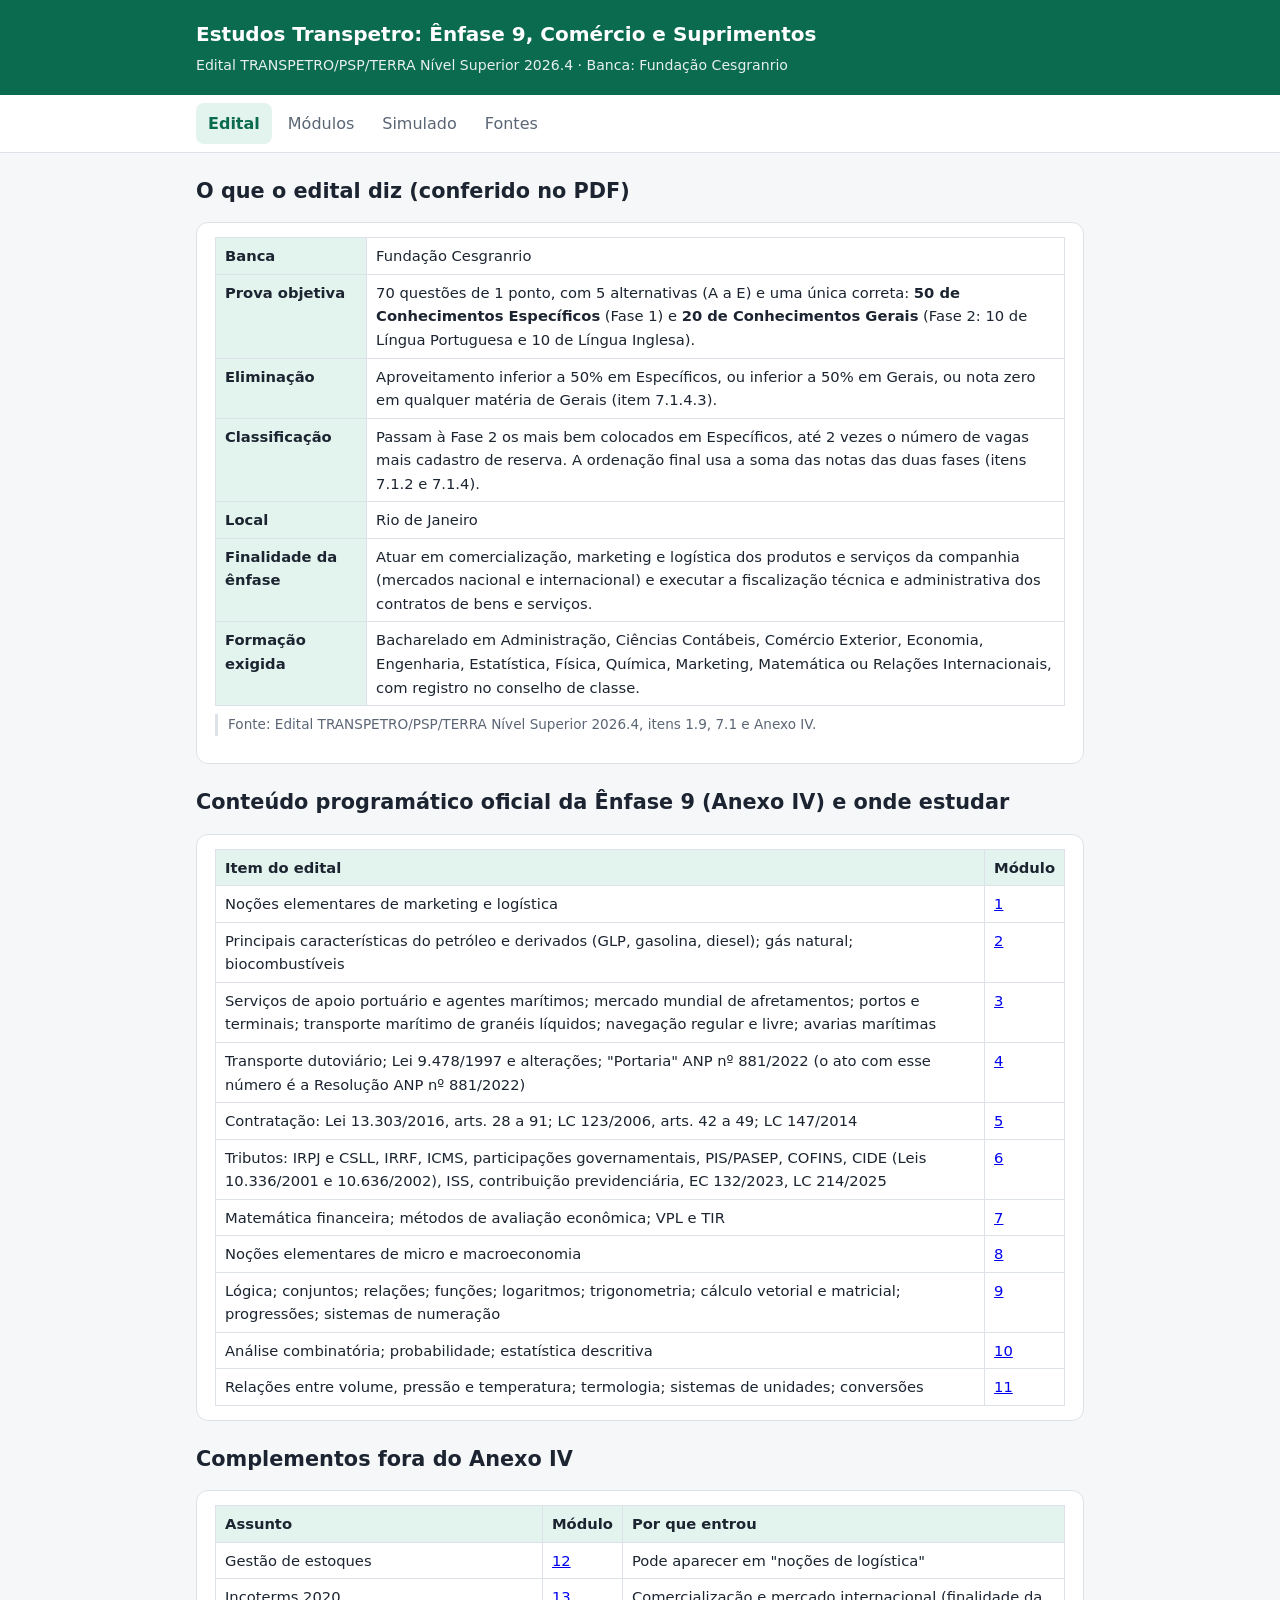
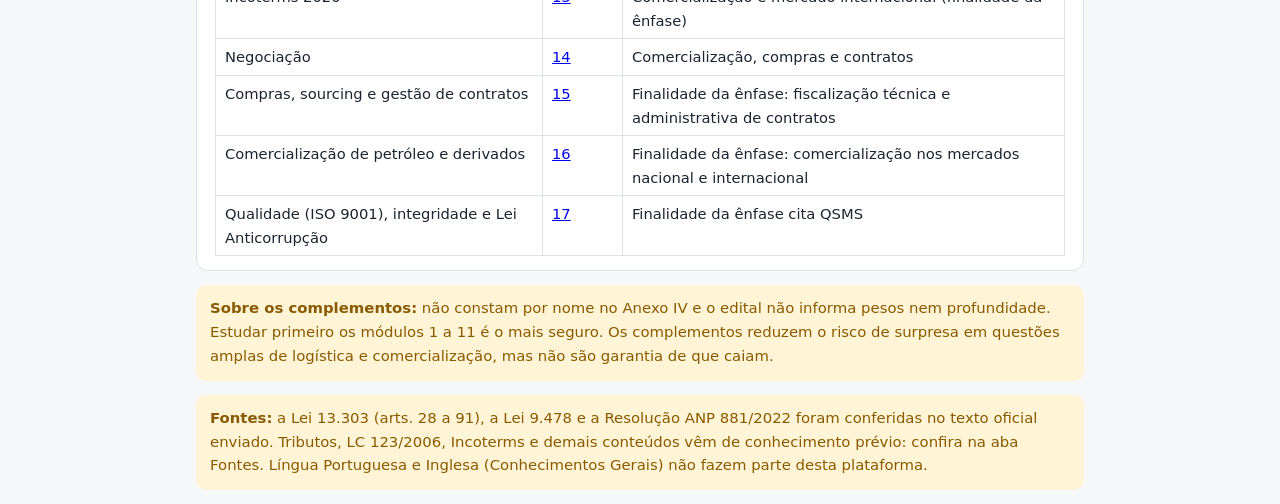
==== commit e5297e3f: "Transpetro: Incoterms (Siscomex), ISO 9001:2015 e Lei 12.846/2013 conferidos nos textos enviados Co-" ====
--- a/transpetro-estudos/index.html
+++ b/transpetro-estudos/index.html
@@ -76,7 +76,7 @@
 <tr><td>Negociação</td><td><a href="#m14">14</a></td><td>Comercialização, compras e contratos</td></tr>
 <tr><td>Compras, sourcing e gestão de contratos</td><td><a href="#m15">15</a></td><td>Finalidade da ênfase: fiscalização técnica e administrativa de contratos</td></tr>
 <tr><td>Comercialização de petróleo e derivados</td><td><a href="#m16">16</a></td><td>Finalidade da ênfase: comercialização nos mercados nacional e internacional</td></tr>
-<tr><td>Qualidade, segurança, meio ambiente, saúde e integridade</td><td><a href="#m17">17</a></td><td>Finalidade da ênfase cita QSMS</td></tr>
+<tr><td>Qualidade (ISO 9001), integridade e Lei Anticorrupção</td><td><a href="#m17">17</a></td><td>Finalidade da ênfase cita QSMS</td></tr>
 </table></div>
 <div class="alert"><b>Sobre os complementos:</b> não constam por nome no Anexo IV e o edital não informa pesos nem profundidade. Estudar primeiro os módulos 1 a 11 é o mais seguro. Os complementos reduzem o risco de surpresa em questões amplas de logística e comercialização, mas não são garantia de que caiam.</div>
 <div class="alert"><b>Fontes:</b> a Lei 13.303 (arts. 28 a 91), a Lei 9.478 e a Resolução ANP 881/2022 foram conferidas no texto oficial enviado. Tributos, LC 123/2006, Incoterms e demais conteúdos vêm de conhecimento prévio: confira na aba Fontes. Língua Portuguesa e Inglesa (Conhecimentos Gerais) não fazem parte desta plataforma.</div>`;
@@ -149,8 +149,8 @@
   fontes(){
     const all=mods().map(m=>`<div class="card"><h3>Módulo ${m.n}: ${m.t}</h3><ul>`+
       [...new Set(m.secs.map(s=>s[2]).filter(Boolean))].map(f=>`<li>${f}</li>`).join("")+`</ul></div>`).join("");
-    return `<h2>Fontes e pontos a conferir</h2><div class="alert">Nos módulos 4 e 5 a teoria foi conferida no texto oficial enviado. Nos demais (principalmente tributos, LC 123 e Incoterms) os números vêm de conhecimento prévio: <b>confira no texto vigente antes de decorar</b>.</div>`+all+
-      `<div class="card"><h3>Situação das fontes</h3><ul><li><b>Lidas no texto oficial:</b> Lei 13.303/2016 (arts. 28 a 91), Lei 9.478/1997 (versão atualizada) e Resolução ANP nº 881/2022 (enviadas por você).</li><li><b>Não lidas (conteúdo de conhecimento prévio, conferir):</b> LC 123/2006, LC 147/2014, Leis 10.336/2001 e 10.636/2002, LC 214/2025, EC 132/2023 e demais normas tributárias; Incoterms 2020 (ICC); referências bibliográficas.</li><li>O edital chama o ato 881/2022 de \"Portaria\", mas o documento com esse número é a <b>Resolução</b> ANP nº 881/2022. Confirme se é essa a norma pretendida.</li><li>O edital não traz pesos por assunto nem a profundidade de cada item.</li><li>Módulos 12 a 17 são complementos fora do Anexo IV.</li></ul></div>`;
+    return `<h2>Fontes e pontos a conferir</h2><div class="alert">Nos módulos 4, 5, 13 e 17 e na parte de CIDE do módulo 6 a teoria foi conferida no texto oficial enviado. Nos demais (principalmente tributos e LC 123) os números vêm de conhecimento prévio: <b>confira no texto vigente antes de decorar</b>.</div>`+all+
+      `<div class="card"><h3>Situação das fontes</h3><ul><li><b>Lidas no texto oficial (enviado por você):</b> Lei 13.303/2016 (arts. 28 a 91), Lei 9.478/1997, Resolução ANP nº 881/2022, LC 147/2014, Lei 10.336/2001, Lei 10.636/2002, Lei 12.846/2013, ABNT NBR ISO 9001:2015 e a Tabela-resumo de Incoterms 2020 do Siscomex.</li><li><b>Não lidas (conhecimento prévio, conferir):</b> LC 123/2006 (arts. 42, 44 a 46 e 49, I a III), LC 214/2025, EC 132/2023, demais normas tributárias, ISO 14001/45001, texto da ICC dos Incoterms (nível de seguro ICC A/C e conhecimento de embarque no FCA) e referências bibliográficas. O texto da LC 123 não foi enviado (enviei apenas a LC 147, que a altera).</li><li>O edital chama o ato 881/2022 de \"Portaria\", mas o documento com esse número é a <b>Resolução</b> ANP nº 881/2022. Confirme se é essa a norma pretendida.</li><li>O edital não traz pesos por assunto nem a profundidade de cada item.</li><li>Módulos 12 a 17 são complementos fora do Anexo IV.</li></ul></div>`;
   }
 };
 
@@ -304,7 +304,7 @@
 ]});
 
 MODS.push({n:5,t:"Contratação nas estatais: Lei 13.303/2016 (arts. 28 a 91) e LC 123/2006",edital:"Lei 13.303/2016, arts. 28 a 91; LC 123/2006, arts. 42 a 49; LC 147/2014",
-alerta:"Teoria da Lei 13.303 conferida no texto oficial enviado (arts. 28 a 91). A LC 123/2006 (arts. 42 a 49) ainda vem de conhecimento prévio: confira o texto. Os valores em reais do art. 29 podem ter sido atualizados pelo Conselho de Administração (art. 29, §3º) ou por norma interna. A Transpetro tem regulamento próprio de licitações e contratos (art. 40).",
+alerta:"Teoria da Lei 13.303 conferida no texto oficial enviado (arts. 28 a 91). A LC 147/2014 (que alterou os arts. 43, 47, 48 e 49 da LC 123) foi conferida; os demais artigos da LC 123 (42, 44 a 46) ainda vêm de conhecimento prévio: confira o texto. Os valores em reais do art. 29 podem ter sido atualizados pelo Conselho de Administração (art. 29, §3º) ou por norma interna. A Transpetro tem regulamento próprio de licitações e contratos (art. 40).",
 intro:"A Transpetro, subsidiária de sociedade de economia mista, contrata bens e serviços com base no Estatuto das Estatais e em seu regulamento interno. O edital cobra os arts. 28 a 91 da lei (licitação, contratos e fiscalização) e os arts. 42 a 49 da LC 123/2006, que o art. 28, §1º manda aplicar às licitações das estatais.",
 obj:["Identificar quando a licitação é exigida, dispensada ou inexigível.","Reconhecer princípios, diretrizes e vedações.","Ordenar as fases e conhecer critérios de julgamento, prazos e recursos.","Conhecer as regras de contratos: garantia, duração, alteração, subcontratação e sanções.","Entender fiscalização e controle, e o tratamento a ME e EPP."],
 secs:[
@@ -319,7 +319,7 @@
 ["9. Procedimentos auxiliares (arts. 63 a 67)","<ul><li>São quatro: <b>pré-qualificação permanente</b>, <b>cadastramento</b>, <b>sistema de registro de preços</b> e <b>catálogo eletrônico de padronização</b> (art. 63).</li><li>Pré-qualificação: pública e permanentemente aberta; validade de até <b>1 ano</b> (art. 64). Registros cadastrais: validade máxima de <b>1 ano</b> (art. 65).</li><li>Registro de preços: ampla pesquisa de mercado; controle e atualização periódicos; a existência de preços registrados <b>não obriga</b> a contratar (art. 66).</li></ul>","Lei 13.303/2016, arts. 63 a 67."],
 ["10. Contratos (arts. 68 a 84)","<ul><li>Regem-se por suas cláusulas, pela lei e pelos <b>preceitos de direito privado</b> (art. 68). Cláusulas necessárias (art. 69): objeto, regime de execução, preço e reajuste, prazos, garantias, direitos e responsabilidades, penalidades, rescisão, vinculação ao instrumento convocatório e à proposta, manutenção das condições de habilitação, <b>matriz de riscos</b>.</li><li><b>Garantia</b> (art. 70): caução em dinheiro, seguro-garantia ou fiança bancária, à escolha do contratado; até <b>5%</b> do valor do contrato, podendo chegar a <b>10%</b> em objetos de grande vulto com complexidade técnica e riscos financeiros elevados.</li><li><b>Duração</b> (art. 71): até <b>5 anos</b>, exceto projetos do plano de negócios e investimentos ou quando prazo maior for prática rotineira de mercado; vedado prazo indeterminado.</li><li>Alteração apenas <b>por acordo</b> entre as partes, sem violar o dever de licitar (art. 72). Assinatura: o convocado que não assinar no prazo perde o direito (decadência); prazo prorrogável uma vez (art. 75).</li><li>O contratado <b>repara vícios</b> às suas expensas e responde por danos a terceiros e à empresa <b>independentemente de culpa ou dolo</b> (art. 76). É responsável pelos encargos trabalhistas, fiscais e comerciais; a inadimplência <b>não transfere</b> à estatal a responsabilidade (art. 77).</li><li><b>Subcontratação</b> até o limite previsto no edital, com qualificação técnica da subcontratada; vedada a subcontratação de quem participou da licitação ou do projeto (art. 78).</li><li><b>Alterações</b> (art. 81): por acordo, nos casos de modificação de projeto, variação quantitativa, substituição de garantia, mudança do regime de execução, da forma de pagamento e para restabelecer o <b>equilíbrio econômico-financeiro</b>. Acréscimos ou supressões até <b>25%</b> do valor inicial atualizado e, em reforma de edifício ou equipamento, até <b>50%</b> para acréscimos (§1º). Reajuste previsto no contrato registra-se por <b>apostila</b> (§7º). É <b>vedado aditivo</b> por evento superveniente alocado na matriz de riscos como responsabilidade da contratada (§8º).</li><li><b>Sanções</b>: multa de mora por atraso injustificado (art. 82). Por inexecução total ou parcial, com prévia defesa: <b>advertência</b>, <b>multa</b> e <b>suspensão temporária</b> de participação em licitação e impedimento de contratar com a entidade sancionadora por prazo <b>não superior a 2 anos</b>; defesa prévia em <b>10 dias úteis</b> quando cumulada com multa (art. 83). O art. 84 estende a suspensão a quem praticar fraude fiscal dolosa ou atos ilícitos contra a licitação.</li></ul>","Lei 13.303/2016, arts. 68 a 84."],
 ["11. Fiscalização e controle (arts. 85 a 91)","<ul><li>Os órgãos de controle <b>externo e interno</b> fiscalizam quanto à legitimidade, economicidade e eficácia na aplicação de recursos, com acesso irrestrito a documentos, inclusive sigilosos (art. 85).</li><li>Informações de licitações e contratos constam de bancos de dados eletrônicos com acesso em tempo real aos órgãos de controle (art. 86).</li><li>O controle das despesas é feito pelo controle interno e pelo <b>tribunal de contas</b> (art. 87). <b>Qualquer cidadão</b> pode impugnar edital até <b>5 dias úteis</b> antes da data do certame, e a entidade responde em até <b>3 dias úteis</b> (§1º). Qualquer licitante ou pessoa pode representar ao tribunal de contas (§2º).</li><li>Divulgação mensal, por meio eletrônico, de informação sobre a execução de contratos e do orçamento, com retardo admitido de até 2 meses (art. 88).</li><li>A supervisão pelo órgão vinculador e o controle não podem gerar ingerência na gestão (arts. 89 e 90).</li><li>Art. 91: prazo de 24 meses para adaptação das empresas já existentes; licitações e contratos iniciados até o fim desse prazo seguem a legislação anterior.</li></ul>","Lei 13.303/2016, arts. 85 a 91."],
-["12. LC 123/2006, arts. 42 a 49 (ME e EPP)","<ul><li><b>Regularidade fiscal e trabalhista</b> só é exigida na <b>assinatura do contrato</b> (art. 42). Havendo restrição, prazo de 5 dias úteis, prorrogável por igual período, contado do momento em que a empresa é declarada vencedora (art. 43); a não regularização gera decadência do direito à contratação.</li><li><b>Empate ficto</b> (art. 44): propostas de ME/EPP iguais ou até <b>10%</b> superiores à melhor; no pregão, até <b>5%</b>. A ME/EPP mais bem classificada pode apresentar proposta inferior e vencer.</li><li><b>Tratamento diferenciado</b> (arts. 47 e 48): licitação <b>exclusiva</b> para ME/EPP em itens de até R$ 80 mil; exigência de <b>subcontratação</b> em obras e serviços; <b>cota de até 25%</b> do objeto para bens divisíveis; prioridade para empresas sediadas local ou regionalmente até 10% do melhor preço.</li><li>Não se aplica (art. 49), por exemplo, sem ao menos 3 fornecedores competitivos ME/EPP locais ou regionais, ou quando o tratamento for desvantajoso para a Administração.</li><li>A LC 147/2014 tornou o tratamento diferenciado obrigatório e alterou dispositivos da LC 123.</li></ul>","LC 123/2006, arts. 42 a 49; LC 147/2014 (texto não verificado: confira)."]
+["12. LC 123/2006, arts. 42 a 49 (ME e EPP) e LC 147/2014","<p>O art. 28, §1º da Lei 13.303 manda aplicar às licitações das estatais os arts. 42 a 49 da LC 123/2006. A LC 147/2014 alterou o Capítulo V da LC 123 (\"Do acesso aos mercados\"); o texto da LC 147 foi conferido, o da LC 123 não.</p><ul><li><b>Art. 43, §1º</b> (redação da LC 147): havendo restrição na comprovação da regularidade fiscal, assegura-se prazo de <b>5 dias úteis</b>, cujo termo inicial corresponde ao momento em que o proponente é declarado <b>vencedor</b>, <b>prorrogável por igual período</b>, a critério da administração, para regularizar a documentação, pagar ou parcelar o débito e emitir certidões negativas ou positivas com efeito de negativa. (A referência a regularidade trabalhista foi acrescida por lei posterior: confira o texto vigente da LC 123.)</li><li><b>Art. 47</b> (redação da LC 147): nas contratações públicas da administração direta e indireta deve ser concedido tratamento diferenciado e simplificado às ME e EPP, para promover o desenvolvimento econômico e social no âmbito municipal e regional, ampliar a eficiência das políticas públicas e incentivar a inovação tecnológica. Antes da LC 147, a redação usava \"poderá\"; hoje é \"deverá\".</li><li><b>Art. 48</b> (redação da LC 147): a administração <b>deverá</b> realizar licitação <b>exclusiva</b> para ME e EPP nos itens de valor até <b>R$ 80.000,00</b> (I); <b>poderá</b> exigir subcontratação de ME ou EPP em obras e serviços (II); <b>deverá</b> estabelecer <b>cota de até 25%</b> do objeto para ME e EPP em bens de natureza divisível (III). §3º: os benefícios podem, justificadamente, priorizar ME e EPP sediadas <b>local ou regionalmente</b>, até <b>10%</b> do melhor preço válido.</li><li><b>Art. 49, IV</b> (redação da LC 147): o tratamento diferenciado não se aplica quando a licitação for dispensável ou inexigível (arts. 24 e 25 da Lei 8.666), exceto as dispensas por valor (incisos I e II do art. 24), em que a compra deve ser feita <b>preferencialmente</b> de ME e EPP, aplicando-se o inciso I do art. 48.</li><li><b>Art. 49-A</b>: regime de exportação simplificado para ME e EPP do Simples.</li><li><b>Empate ficto</b> (art. 44): propostas de ME/EPP até 10% acima da melhor (5% no pregão), com direito a cobrir a melhor oferta. <i>Este ponto e os arts. 42, 45 e 46 vêm de conhecimento prévio: confira o texto da LC 123.</i></li></ul>","LC 147/2014 (texto conferido no arquivo enviado); LC 123/2006 (texto não verificado)."]
 ],
 mapa:`CONTRATAÇÃO (Lei 13.303/2016)
 ├── Art. 28: regra = licitar; §1º LC 123 (arts. 42-49); §3º comercialização/objeto social e
@@ -344,11 +344,12 @@
 Q("Um contrato regido pela Lei 13.303/2016 tem, como regra geral, limite de acréscimos ou supressões nas mesmas condições contratuais de",["10% do valor inicial atualizado.","25% do valor inicial atualizado, e até 50% para acréscimos em reforma de edifício ou de equipamento.","50% para qualquer obra nova.","100% do valor inicial atualizado.","não há limite."],1,["Não é o percentual do art. 81.","Art. 81, §1º.","O limite de 50% vale só para acréscimos em reforma de edifício ou equipamento.","Excede os limites legais.","Há limites legais, salvo supressões por acordo (art. 81, §2º)."],"Lei 13.303/2016, art. 81, §§1º e 2º."),
 Q("A respeito das sanções administrativas da Lei 13.303/2016, pela inexecução total ou parcial do contrato, garantida a prévia defesa, a empresa pode aplicar",["apenas advertência.","advertência, multa e suspensão temporária de participação em licitação e impedimento de contratar com a entidade sancionadora por prazo não superior a 2 anos.","declaração de inidoneidade por prazo indeterminado, em qualquer caso.","apenas multa de até 10% do contrato.","prisão administrativa do representante legal."],1,["Há três sanções previstas.","Art. 83, I a III.","A declaração de inidoneidade não consta do rol do art. 83; a lei fala em cadastro de empresas inidôneas em outra sede (art. 37).","O art. 83 não fixa esse teto para a multa.","Não existe."],"Lei 13.303/2016, art. 83."),
 Q("Segundo o art. 87, §1º, da Lei 13.303/2016, qualquer cidadão é parte legítima para impugnar edital de licitação por irregularidade na aplicação da lei, devendo protocolar o pedido até",["30 dias antes da data do certame.","5 dias úteis antes da data fixada para a ocorrência do certame, cabendo à entidade responder em até 3 dias úteis.","o dia seguinte à publicação.","2 dias corridos após a abertura das propostas.","não há prazo."],1,["Não é o prazo legal.","Art. 87, §1º.","Não é o prazo legal.","Não é o prazo legal.","Há prazo legal."],"Lei 13.303/2016, art. 87, §1º."),
+Q("Segundo o art. 48 da LC 123/2006, na redação da LC 147/2014, a administração pública deverá realizar processo licitatório destinado exclusivamente à participação de ME e EPP nos itens de contratação cujo valor seja de até",["R$ 8.000,00.","R$ 80.000,00.","R$ 800.000,00.","R$ 100.000,00.","R$ 50.000,00."],1,["Valor abaixo do limite legal.","Art. 48, I: até R$ 80.000,00.","Valor acima do limite legal.","R$ 100 mil é o limite de dispensa para obras e serviços de engenharia (Lei 13.303, art. 29, I).","R$ 50 mil é o limite de dispensa para outros serviços e compras (Lei 13.303, art. 29, II)."],"LC 123/2006, art. 48, I (redação da LC 147/2014)."),
 Q("Segundo a LC 123/2006, em licitação na modalidade pregão, considera-se empate ficto quando a proposta de microempresa ou empresa de pequeno porte for",["igual ou até 5% superior à melhor proposta classificada.","igual ou até 10% superior à melhor proposta classificada.","até 20% superior à melhor proposta.","inferior à melhor proposta.","igual à melhor proposta, apenas."],0,["No pregão, o intervalo é de até 5% (art. 44, §2º).","10% é o intervalo geral para as demais modalidades.","Não é o percentual legal.","Proposta inferior já seria a melhor.","O empate ficto abrange também propostas até o limite percentual superior."],"LC 123/2006, art. 44 (conferir texto).")
 ]});
 
 MODS.push({n:6,t:"Tributos aplicáveis ao setor",edital:"IRPJ/CSLL, IRRF, ICMS, participações governamentais, PIS/PASEP, COFINS, CIDE, ISS, contribuição previdenciária, EC 132/2023, LC 214/2025",
-alerta:"Alíquotas, limites e regimes mudam com frequência (especialmente na reforma tributária, em transição). <b>Não consegui consultar os textos oficiais</b>: confirme cada número na legislação vigente. O edital pede \"conhecimentos básicos\".",
+alerta:"Alíquotas, limites e regimes mudam com frequência (especialmente na reforma tributária, em transição). A CIDE (Leis 10.336/2001 e 10.636/2002) foi conferida nos textos enviados. <b>O restante (IRPJ, PIS/COFINS, ICMS, ISS, previdência, reforma tributária) vem de conhecimento prévio</b>: confirme cada número na legislação vigente. O edital pede \"conhecimentos básicos\".",
 intro:"O item de tributos do edital é amplo. O foco aqui é: qual tributo é de qual ente, o que tributa, o que é retenção na fonte e o que muda com a reforma (EC 132/2023 e LC 214/2025).",
 obj:["Identificar competência, incidência e natureza de cada tributo listado.","Distinguir regime cumulativo e não cumulativo de PIS/COFINS.","Entender a CIDE-combustíveis e as participações governamentais do petróleo.","Compreender IRRF e retenções na contratação de serviços.","Conhecer a estrutura da reforma tributária: CBS, IBS e Imposto Seletivo."],
 secs:[
@@ -358,7 +359,8 @@
 ["4. ICMS","<p>Imposto <b>estadual e distrital</b> sobre operações relativas à circulação de mercadorias e serviços de transporte interestadual e intermunicipal e de comunicação (CF, art. 155, II; LC 87/1996). É <b>não cumulativo</b>. Sobre operações com energia elétrica, telecomunicações, derivados de petróleo, combustíveis e minerais, nenhum outro imposto pode incidir além de ICMS, imposto de importação e imposto de exportação (CF, art. 155, §3º). A tributação monofásica de combustíveis foi introduzida pela LC 192/2022 (confira o regramento vigente).</p>","CF, art. 155; LC 87/1996; LC 192/2022."],
 ["5. ISS","<p>Imposto <b>municipal e distrital</b> sobre serviços da lista da LC 116/2003, com alíquotas entre 2% e 5% (alíquota mínima e máxima definidas em lei complementar). Em regra, é devido no local do estabelecimento do prestador, com exceções previstas na lei (por exemplo, construção civil, no local da obra).</p>","LC 116/2003; CF, art. 156, III."],
 ["6. Contribuição previdenciária","<p>Contribuição patronal de <b>20% sobre a folha</b> (Lei 8.212/1991, art. 22, I), acrescida do RAT (1%, 2% ou 3%, conforme o risco) e de contribuições a terceiros. Na contratação de serviços mediante <b>cessão de mão de obra</b> ou empreitada, a contratante retém <b>11%</b> do valor da nota e recolhe em nome do prestador (art. 31). Confira as regras de desoneração vigentes.</p>","Lei 8.212/1991, arts. 22 e 31."],
-["7. CIDE-combustíveis (Leis 10.336/2001 e 10.636/2002)","<p>Contribuição de Intervenção no Domínio Econômico incidente sobre a <b>importação e a comercialização no mercado interno</b> de gasolina, diesel, querosene de aviação e outros querosenes, óleos combustíveis, GLP e álcool etílico combustível. Contribuintes: produtor, formulador e importador. Alíquotas são fixadas em reais por unidade de medida (m³ ou tonelada) e podem ser reduzidas por ato do Poder Executivo. A Lei 10.636/2002 trata da aplicação dos recursos arrecadados (subsídios, projetos ambientais e infraestrutura de transportes, conforme a CF, art. 177, §4º).</p>","Lei 10.336/2001; Lei 10.636/2002; CF, art. 177, §4º."],
+["7. CIDE-combustíveis (Lei 10.336/2001)","<ul><li><b>Instituição</b>: Cide incidente sobre a importação e a comercialização de petróleo e derivados, gás natural e derivados e álcool etílico combustível (art. 1º; CF, arts. 149 e 177).</li><li><b>Contribuintes</b> (art. 2º): o <b>produtor</b>, o <b>formulador</b> e o <b>importador</b>, pessoa física ou jurídica, dos combustíveis líquidos listados.</li><li><b>Fatos geradores</b> (art. 3º): operações de <b>importação</b> e de <b>comercialização no mercado interno</b> de gasolinas e suas correntes; diesel e suas correntes; querosene de aviação e outros querosenes; óleos combustíveis (fuel-oil); GLP, inclusive o derivado de gás natural e de nafta; álcool etílico combustível. <b>Não incide</b> sobre receitas de exportação (§2º).</li><li><b>Base de cálculo</b>: a unidade de medida (m³ ou tonelada) adotada na lei (art. 4º), com <b>alíquotas específicas</b> em reais por unidade. Valores fixados no art. 5º (redação da Lei 10.636/2002): gasolina R$ 860,00/m³; diesel R$ 390,00/m³; querosene de aviação e outros querosenes R$ 92,10/m³; óleos combustíveis R$ 40,90/t; GLP R$ 250,00/t; álcool etílico combustível R$ 37,20/m³. O Poder Executivo pode <b>reduzir e restabelecer</b> as alíquotas até o valor do art. 5º (art. 9º), portanto esses valores são o teto legal, e não necessariamente o valor cobrado hoje.</li><li><b>Pagamento</b> (art. 6º): na importação, na data do registro da Declaração de Importação; na comercialização, apuração mensal e pagamento até o último dia útil da primeira quinzena do mês seguinte.</li><li><b>Deduções</b>: da Cide devida na comercialização pode-se deduzir a paga na importação ou embutida na aquisição de outro contribuinte (art. 7º); a Cide também pode ser deduzida de PIS/Pasep e Cofins, até limites por produto (art. 8º).</li><li><b>Isenção</b> (art. 10): venda a empresa comercial exportadora com fim específico de exportação; se não exportar em <b>180 dias</b>, paga a Cide.</li><li><b>Administração e fiscalização</b>: Secretaria da Receita Federal (art. 13).</li><li><b>Destinação</b> (art. 1º, §1º): (I) subsídios a preços ou transporte de álcool combustível, gás natural e derivados e derivados de petróleo; (II) projetos ambientais da indústria do petróleo e do gás; (III) programas de infraestrutura de transportes; (IV) auxílio para mitigar o efeito do preço do GLP no orçamento de famílias de baixa renda. A União repassa aos Estados e ao DF a parcela do art. 159, III, da CF, para infraestrutura de transportes, com critérios de 40% (malha viária), 30% (consumo dos combustíveis), 20% (população) e 10% (partes iguais) (art. 1º-A); 25% do valor de cada Estado vai aos Municípios (art. 1º-B).</li></ul><p>A versão consultada indica remissões a alterações recentes (Lei 15.432/2026 e LC 214/2025): confirme a redação vigente.</p>","Lei 10.336/2001 (texto atualizado, conferido no arquivo enviado)."],
+["7-B. Aplicação dos recursos da Cide (Lei 10.636/2002)","<ul><li>Fixa critérios e diretrizes para aplicação da arrecadação da Cide e cria o <b>FNIT</b> (Fundo Nacional de Infraestrutura de Transportes) (art. 1º).</li><li><b>Projetos ambientais</b> da indústria do petróleo e do gás, administrados pelo <b>Ministério do Meio Ambiente</b>: monitoramento e fiscalização de atividades poluidoras, planos de contingência, estudos e educação ambiental, apoio a unidades de conservação, recuperação de áreas degradadas, gestão de florestas e recursos genéticos e produção de biocombustíveis (art. 4º).</li><li><b>Infraestrutura de transportes</b>: objetivos essenciais incluem a redução do consumo de combustíveis automotivos, o atendimento mais econômico da demanda de transporte, a segurança e o conforto dos usuários e a menor participação de fretes e custos portuários na formação dos preços (art. 6º).</li><li>É <b>vedada</b> a aplicação de recursos da Cide em investimentos de responsabilidade dos concessionários (arts. 4º, §1º, e 8º).</li><li><b>FNIT</b> (art. 10): vinculado ao Ministério dos Transportes, <b>fundo contábil de natureza financeira</b>, destinado a financiar programas de investimento em infraestrutura de transportes; aplicação <b>multimodal</b> (art. 11, §1º).</li></ul>","Lei 10.636/2002 (texto atualizado, conferido no arquivo enviado)."],
 ["8. Participações governamentais","<p>Previstas na Lei 9.478/1997, art. 45: <b>bônus de assinatura</b>, <b>royalties</b>, <b>participação especial</b> (sobre campos de grande produção ou rentabilidade) e <b>pagamento pela ocupação ou retenção de área</b>. Os royalties são a compensação financeira pela exploração, calculados sobre a produção (a lei fixa 10% como alíquota básica, reduzível em certas condições). Não são tributos em sentido estrito, mas receitas patrimoniais.</p>","Lei 9.478/1997, arts. 45 a 52."],
 ["9. Reforma tributária: EC 132/2023 e LC 214/2025","<p>A EC 132/2023 criou o <b>IBS</b> (imposto sobre bens e serviços, de competência de estados e municípios), a <b>CBS</b> (contribuição sobre bens e serviços, federal) e o <b>Imposto Seletivo</b> (sobre bens e serviços prejudiciais à saúde ou ao meio ambiente). O IBS substitui ICMS e ISS; a CBS substitui PIS e COFINS (e o IPI é reduzido). A LC 214/2025 regulamenta IBS, CBS e Imposto Seletivo. A transição é gradual (a partir de 2026, com fase de teste, e substituição progressiva até 2033). Princípios: não cumulatividade ampla, cobrança no destino e neutralidade.</p>","EC 132/2023; LC 214/2025 (confira o cronograma de transição)."]
 ],
@@ -375,7 +377,9 @@
 q:[
 Q("Nos termos usuais da legislação do IRPJ, incide adicional de 10% sobre a parcela do lucro que exceder, por mês,",["R$ 2.000,00.","R$ 20.000,00.","R$ 200.000,00.","R$ 2.000.000,00.","não há adicional."],1,["Valor abaixo do limite legal.","O adicional incide sobre a parcela do lucro que exceder R$ 20 mil por mês (R$ 240 mil por ano).","Valor acima do limite legal.","Valor acima do limite legal.","Existe adicional de 10%."],"Lei 9.249/1995, art. 3º."),
 Q("No regime não cumulativo, as alíquotas gerais de PIS/PASEP e COFINS são, respectivamente,",["0,65% e 3%.","1,65% e 7,6%.","9% e 15%.","2% e 5%.","7,6% e 1,65%."],1,["São as alíquotas do regime cumulativo.","São as alíquotas do regime não cumulativo (Leis 10.637/2002 e 10.833/2003).","Referem-se a CSLL e à alíquota-base do IRPJ.","2% a 5% é a faixa do ISS.","Inverte as alíquotas."],"Leis 10.637/2002 e 10.833/2003."),
-Q("A CIDE-combustíveis, instituída pela Lei 10.336/2001, incide sobre",["a folha de pagamento das distribuidoras.","a importação e a comercialização no mercado interno de combustíveis como gasolina, diesel e GLP, tendo como contribuintes o produtor, o formulador e o importador.","o lucro líquido das refinarias.","a exportação de petróleo bruto.","a prestação de serviços de transporte municipal."],1,["Trata-se da contribuição previdenciária.","Essa é a incidência da CIDE-combustíveis.","Isso é a CSLL.","A CIDE-combustíveis alcança importação e comercialização interna de combustíveis, não exportação de petróleo bruto.","Trata-se de ISS."],"Lei 10.336/2001."),
+Q("A CIDE-combustíveis, instituída pela Lei 10.336/2001, tem como contribuintes",["apenas os postos revendedores.","o produtor, o formulador e o importador dos combustíveis líquidos listados na lei.","o consumidor final.","apenas a Petrobras.","apenas o distribuidor de GLP."],1,["A revenda a varejo não é o contribuinte legal.","Art. 2º: produtor, formulador e importador.","O consumidor final não é contribuinte legal.","Qualquer produtor, formulador ou importador é contribuinte, não só a Petrobras.","O distribuidor não é o contribuinte definido no art. 2º."],"Lei 10.336/2001, art. 2º."),
+Q("Segundo a Lei 10.336/2001, a Cide-combustíveis",["incide também sobre as receitas de exportação de petróleo bruto.","tem como fatos geradores a importação e a comercialização no mercado interno de gasolinas, diesel, querosenes, óleos combustíveis, GLP e álcool etílico combustível, e não incide sobre receitas de exportação.","incide sobre a folha de salários do setor.","é administrada pela ANP.","tem alíquota ad valorem única de 10%."],1,["O art. 3º, §2º afasta a incidência sobre receitas de exportação.","Art. 3º, caput e §2º.","Não incide sobre folha.","A administração e a fiscalização são da Secretaria da Receita Federal (art. 13).","As alíquotas são específicas, em reais por m³ ou tonelada (art. 5º)."],"Lei 10.336/2001, arts. 3º, 5º e 13."),
+Q("A Lei 10.636/2002, que trata da aplicação dos recursos da Cide, criou o",["Fundo Social do pré-sal.","Fundo Nacional de Infraestrutura de Transportes (FNIT), vinculado ao Ministério dos Transportes.","Fundo de Garantia do Tempo de Serviço.","Fundo Nacional do Petróleo, vinculado à ANP.","Fundo Soberano do Brasil."],1,["O Fundo Social é citado na Lei 9.478 (art. 50), não na 10.636.","Art. 10: FNIT, fundo contábil de natureza financeira.","Não é fundo criado por essa lei.","Não existe esse fundo na lei.","Não é fundo criado por essa lei."],"Lei 10.636/2002, art. 10."),
 Q("De acordo com a Lei 9.478/1997, NÃO integra o rol de participações governamentais",["bônus de assinatura.","royalties.","participação especial.","pagamento pela ocupação ou retenção de área.","imposto de importação."],4,["Integra o rol (art. 45).","Integra o rol.","Integra o rol.","Integra o rol.","O imposto de importação é tributo federal, sem relação com as participações do art. 45."],"Lei 9.478/1997, art. 45."),
 Q("Após a regulamentação da reforma tributária (EC 132/2023 e LC 214/2025), a CBS e o IBS passam a substituir, respectivamente,",["ISS e ICMS.","PIS/COFINS e ICMS/ISS.","IRPJ e CSLL.","IPVA e IPTU.","CIDE e royalties."],1,["Inverte a lógica: ISS e ICMS serão substituídos pelo IBS, em conjunto.","A CBS (federal) substitui PIS e COFINS; o IBS substitui ICMS e ISS.","Tributos sobre a renda não são substituídos.","Impostos patrimoniais não são substituídos.","Não são substituídos por CBS/IBS."],"EC 132/2023; LC 214/2025.")
 ]});
@@ -522,13 +526,13 @@
 ]});
 
 MODS.push({n:13,t:"Incoterms 2020",fora:true,edital:"não consta por nome no Anexo IV (comércio internacional e afretamento cabem em \"logística\" e \"comercialização\")",
-alerta:"Complemento fora do Anexo IV. Baseado na versão Incoterms 2020 da ICC (vigente desde 1/1/2020); confira se há versão mais nova antes da prova. Não consegui acessar o texto oficial (pago). Em contratos de petróleo o mercado também usa termos que não são Incoterms.",
+alerta:"Complemento fora do Anexo IV. Descrições dos termos conferidas na Tabela-resumo do Siscomex (baseada na Publicação ICC nº 723-E, de 2020). Pontos que a tabela não traz (nível de seguro ICC A/C, conhecimento de embarque no FCA, itens que os Incoterms não cobrem) vêm de conhecimento prévio: o texto oficial da ICC é pago e não foi consultado. Confira se há versão mais nova antes da prova.",
 intro:"Incoterms são regras da Câmara de Comércio Internacional (ICC) que definem, em contratos de compra e venda, obrigações de entrega, transferência de riscos e divisão de custos entre vendedor e comprador. São muito usados em cargas de petróleo e derivados (FOB, CFR, CIF).",
 obj:["Identificar os 11 termos e seus dois grupos.","Determinar onde o risco e os custos passam ao comprador.","Distinguir obrigações de frete, seguro e desembaraço.","Reconhecer as mudanças da versão 2020."],
 secs:[
 ["1. Natureza e limites","<p>Os Incoterms tratam de entrega, riscos, custos, desembaraço e documentos. <b>Não tratam</b> de transferência de propriedade, preço, forma de pagamento, lei aplicável, solução de controvérsias ou consequências de quebra de contrato. Devem ser citados com o local e a versão (por exemplo, \"FOB Santos, Incoterms 2020\").</p>","ICC, <i>Incoterms 2020</i>."],
-["2. Os 11 termos","<table><tr><th>Grupo</th><th>Termo</th><th>Risco passa ao comprador</th><th>Observações</th></tr><tr><td rowspan=\"7\">Qualquer modal</td><td>EXW</td><td>Mercadoria à disposição no local do vendedor</td><td>Comprador contrata frete e faz desembaraço de exportação</td></tr><tr><td>FCA</td><td>Entrega ao transportador indicado pelo comprador</td><td>Vendedor faz desembaraço de exportação</td></tr><tr><td>CPT</td><td>Entrega ao 1º transportador</td><td>Vendedor paga frete até o destino</td></tr><tr><td>CIP</td><td>Entrega ao 1º transportador</td><td>Vendedor paga frete e seguro (cobertura ampla, Institute Cargo Clauses A)</td></tr><tr><td>DAP</td><td>Mercadoria à disposição no destino, pronta para descarga</td><td>Vendedor arca com o transporte até o destino</td></tr><tr><td>DPU</td><td>Mercadoria descarregada no destino</td><td>Substituiu o DAT; único em que o vendedor descarrega</td></tr><tr><td>DDP</td><td>À disposição no destino, desembaraçada para importação</td><td>Máxima obrigação do vendedor, inclusive tributos de importação</td></tr><tr><td rowspan=\"4\">Marítimo e hidroviário</td><td>FAS</td><td>Ao lado do navio no porto de embarque</td><td>Comprador contrata o navio</td></tr><tr><td>FOB</td><td>A bordo do navio no porto de embarque</td><td>Comprador contrata frete</td></tr><tr><td>CFR</td><td>A bordo do navio no porto de embarque</td><td>Vendedor paga frete até o porto de destino</td></tr><tr><td>CIF</td><td>A bordo do navio no porto de embarque</td><td>Vendedor paga frete e seguro mínimo (Institute Cargo Clauses C)</td></tr></table><p>Nos grupos com frete pago pelo vendedor (CPT, CIP, CFR, CIF), <b>custo</b> e <b>risco</b> se dividem em pontos diferentes: o risco passa na origem, mas o vendedor paga o transporte até o destino.</p>","ICC, <i>Incoterms 2020</i>."],
-["3. Mudanças da versão 2020","<ul><li><b>DAT</b> deu lugar ao <b>DPU</b> (Delivered at Place Unloaded).</li><li><b>CIP</b> passou a exigir seguro com cobertura máxima (ICC A); CIF manteve cobertura mínima (ICC C).</li><li><b>FCA</b> pode prever que o comprador instrua o transportador a emitir conhecimento de embarque com nota de \"embarcado\" ao vendedor.</li><li>Uso de transporte próprio permitido em FCA, DAP, DPU e DDP; organização dos custos por obrigação.</li></ul>","ICC, <i>Incoterms 2020</i>."]
+["2. Os 11 termos (Publicação ICC nº 723-E, 2020, conforme Siscomex)","<table><tr><th>Grupo</th><th>Termo</th><th>Onde termina a obrigação do vendedor</th><th>Observações</th></tr><tr><td rowspan=\"7\">Qualquer modalidade</td><td>EXW</td><td>Mercadoria à disposição do comprador no estabelecimento do vendedor</td><td>Sem desembaraço de exportação nem carregamento (regra ICC). Nas exportações brasileiras, a Receita entende que o desembaraço é feito pelo vendedor, por conta e risco dele</td></tr><tr><td>FCA</td><td>Entrega, desembaraçada para exportação, ao transportador indicado pelo comprador no local nomeado</td><td>Transporte próprio permitido em trechos</td></tr><tr><td>CPT</td><td>Como no FCA, e o vendedor contrata e paga frete e custos até o local de destino combinado</td><td></td></tr><tr><td>CIP</td><td>Como no FCA, e o vendedor contrata e paga frete, custos e seguro até o destino</td><td>Seguro de cobertura ampla (ICC A) na versão 2020*</td></tr><tr><td>DAP</td><td>Mercadoria à disposição do comprador no local de destino, pronta para descarga, <b>não desembaraçada</b> para importação</td><td>Transporte próprio permitido</td></tr><tr><td>DPU</td><td>Mercadoria <b>descarregada</b> no local de destino, não desembaraçada para importação</td><td>Substituiu o DAT: o DAT exigia entrega em terminal; o DPU admite qualquer local (por exemplo, armazém do comprador)</td></tr><tr><td>DDP</td><td>Mercadoria à disposição no destino, <b>não descarregada</b>, com o vendedor assumindo desembaraço, impostos, taxas e encargos de importação</td><td>Máxima obrigação do vendedor. <b>Não pode ser usado na importação brasileira</b>: escolher DPU ou DAP</td></tr><tr><td rowspan=\"4\">Exclusivamente aquaviário (marítimo ou hidroviário interior)</td><td>FAS</td><td>Mercadoria colocada, desembaraçada para exportação, ao longo do costado do navio indicado pelo comprador, no porto de embarque</td><td></td></tr><tr><td>FOB</td><td>Mercadoria entregue, arrumada, <b>a bordo do navio</b> no porto de embarque, desembaraçada para exportação</td><td></td></tr><tr><td>CFR</td><td>Obrigações e riscos do FOB, e o vendedor contrata e paga frete e custos até o porto de destino</td><td></td></tr><tr><td>CIF</td><td>Obrigações e riscos do FOB, e o vendedor contrata e paga frete, custos e seguro até o porto de destino</td><td>Seguro de cobertura mínima (ICC C)*</td></tr></table><p class=\"src\">* O nível de cobertura (ICC A no CIP e ICC C no CIF) não consta da tabela do Siscomex; vem de conhecimento prévio: confira no texto da ICC.</p><p>Nos termos com frete pago pelo vendedor (CPT, CIP, CFR, CIF), custo e risco se dividem em pontos diferentes: o risco passa na origem, mas o vendedor paga o transporte até o destino.</p><p><b>Condições de venda não disciplinadas pela ICC</b> que o Siscomex lista para uso em operações brasileiras: <b>C+F</b> (custo mais frete), <b>C+I</b> (custo mais seguro) e <b>OCV</b> (outra condição de venda). Elas <b>não são Incoterms</b>.</p>","Siscomex, Tabela-resumo Incoterms 2020 (gov.br), com base na Publicação ICC nº 723-E; ICC, <i>Incoterms 2020</i> (texto pago, não consultado)."],
+["3. Mudanças da versão 2020","<ul><li><b>DAT</b> deu lugar ao <b>DPU</b> (Delivered at Place Unloaded): o DPU pode ser usado em terminais ou em qualquer outro local determinado (Siscomex).</li><li>Comprador e vendedor podem usar <b>transporte próprio</b> em trechos do deslocamento nos termos FCA, DAP, DPU e DDP (Siscomex).</li><li><b>CIP</b> passou a exigir seguro com cobertura máxima (ICC A); o CIF manteve cobertura mínima (ICC C). O FCA passou a prever a possibilidade de o comprador instruir o transportador a emitir conhecimento de embarque com nota de \"embarcado\". <i>Esses dois pontos vêm de conhecimento prévio.</i></li></ul>","Siscomex; ICC, <i>Incoterms 2020</i>."]
 ],
 mapa:`INCOTERMS 2020
 ├── Não tratam de propriedade, preço, pagamento, lei aplicável
@@ -542,6 +546,7 @@
 Q("No Incoterm CIF (2020), o vendedor",["assume o risco até o porto de destino.","contrata e paga frete e seguro com cobertura mínima, mas o risco passa ao comprador quando a mercadoria está a bordo no porto de embarque.","apenas coloca a mercadoria à disposição no seu estabelecimento.","é responsável pelo desembaraço de importação.","descarrega a mercadoria no destino."],1,["O risco passa no embarque.","Vendedor paga frete e seguro (ICC C); risco passa a bordo no embarque.","Descreve o EXW.","O desembaraço de importação é do comprador, salvo DDP.","Descreve o DPU."],"ICC, Incoterms 2020."),
 Q("Entre os termos abaixo, é utilizável exclusivamente em transporte marítimo e hidroviário:",["EXW.","FCA.","CPT.","DAP.","FOB."],4,["EXW serve a qualquer modal.","FCA serve a qualquer modal.","CPT serve a qualquer modal.","DAP serve a qualquer modal.","FOB, FAS, CFR e CIF são exclusivos do modal aquaviário."],"ICC, Incoterms 2020."),
 Q("O Incoterm em que o vendedor assume a máxima obrigação, incluindo o desembaraço para importação e o pagamento de tributos de importação no país de destino, é",["EXW.","FOB.","CIF.","DPU.","DDP."],4,["No EXW o vendedor tem a mínima obrigação.","No FOB o comprador contrata o frete.","No CIF o vendedor paga frete e seguro, sem desembaraço de importação.","No DPU o vendedor descarrega no destino, sem desembaraço de importação.","DDP: entrega desembaraçada para importação, com tributos pelo vendedor."],"ICC, Incoterms 2020."),
+Q("Segundo a Tabela-resumo de Incoterms 2020 do Siscomex, é correto afirmar que",["o DDP pode ser utilizado normalmente nas importações brasileiras.","o DDP não pode ser utilizado na importação brasileira, devendo-se escolher DPU ou DAP se houver preferência por condição disciplinada pela ICC.","C+F, C+I e OCV são Incoterms da ICC.","o FOB é utilizável em qualquer modalidade de transporte.","o DAP exige que o vendedor faça o desembaraço de importação."],1,["O vendedor estrangeiro não dispõe de condições legais para o desembaraço de entrada no Brasil.","Nota do Siscomex ao DDP.","C+F, C+I e OCV são condições de venda não disciplinadas pela ICC.","FOB é exclusivo do transporte aquaviário (marítimo ou hidroviário interior).","No DAP a mercadoria não é desembaraçada para importação."],"Siscomex, Tabela-resumo Incoterms 2020."),
 Q("Em relação às mudanças trazidas pelos Incoterms 2020, é correto afirmar que",["o termo DAT foi substituído pelo DPU e o CIP passou a exigir cobertura de seguro ampla (Institute Cargo Clauses A).","o CIF passou a exigir cobertura de seguro máxima.","foram criados os termos DES e DEQ.","os Incoterms passaram a regular a transferência de propriedade.","o FOB passou a ser permitido para transporte rodoviário."],0,["DAT → DPU; CIP com ICC A.","O CIF manteve cobertura mínima (ICC C).","DES e DEQ foram retirados na versão de 2010.","Os Incoterms não tratam de propriedade.","O FOB continua exclusivo do modal aquaviário."],"ICC, Incoterms 2020.")
 ]});
 
@@ -617,29 +622,36 @@
 Q("A diferença entre o valor dos derivados obtidos e o custo do petróleo processado, usada como indicador de margem de refino, é chamada de",["crack spread.","contango.","royalty.","ship-or-pay.","laytime."],0,["Margem de refino.","Contango é a estrutura de preços futuros.","Royalty é participação governamental.","Ship-or-pay é modalidade contratual de terminais.","Laytime é tempo de carga e descarga no afretamento."],"Conceitos de mercado.")
 ]});
 
-MODS.push({n:17,t:"Qualidade, segurança, meio ambiente, saúde e integridade",fora:true,edital:"a finalidade da ênfase cita \"normas e procedimentos técnicos, de qualidade, segurança, meio ambiente e saúde\"",
-alerta:"Complemento. Normas ISO e a Lei 12.846/2013 vêm de conhecimento prévio (não conferidas). A parte de integridade da Lei 13.303 (art. 9º) foi conferida.",
-intro:"A finalidade da ênfase exige atuar em conformidade com normas de qualidade, segurança, meio ambiente e saúde (QSMS). Aqui estão as noções básicas e o tema de integridade nas estatais.",
-obj:["Distinguir as normas ISO 9001, 14001 e 45001.","Explicar o ciclo PDCA.","Ordenar a hierarquia de controles de riscos.","Reconhecer as licenças ambientais.","Descrever as exigências de integridade da Lei 13.303 e a responsabilização da Lei 12.846/2013."],
-secs:[
-["1. Sistemas de gestão e PDCA","<ul><li><b>ISO 9001</b>: gestão da qualidade. <b>ISO 14001</b>: gestão ambiental. <b>ISO 45001</b>: gestão de saúde e segurança ocupacional.</li><li><b>PDCA</b>: Plan (planejar), Do (executar), Check (verificar), Act (agir corretivamente). Melhoria contínua.</li></ul>","ISO 9001, ISO 14001 e ISO 45001 (versões vigentes)."],
-["2. Hierarquia de controles de riscos ocupacionais","<p>Do mais para o menos eficaz: <b>eliminação</b> do perigo; <b>substituição</b>; <b>controles de engenharia</b> (proteções coletivas); <b>controles administrativos</b> (procedimentos, treinamento, sinalização); <b>EPI</b> (equipamento de proteção individual).</p>","ISO 45001, item 8.1.2."],
-["3. Licenciamento ambiental","<p>Fases clássicas: <b>licença prévia (LP)</b> (viabilidade e localização), <b>licença de instalação (LI)</b> (autoriza a construção) e <b>licença de operação (LO)</b> (autoriza o funcionamento). As licitações e contratos das estatais devem respeitar normas de resíduos, mitigação de danos ambientais, eficiência de energia e acessibilidade (Lei 13.303, art. 32, §1º). Em transporte marítimo, a MARPOL trata da poluição por navios (módulo 3).</p>","Resolução CONAMA 237/1997; Lei 13.303/2016, art. 32, §1º."],
-["4. Integridade nas estatais (Lei 13.303, art. 9º)","<p>As estatais adotam regras de gestão de riscos e controle interno, com área de conformidade e gestão de riscos, auditoria interna e Comitê de Auditoria Estatutário. Devem elaborar e divulgar <b>Código de Conduta e Integridade</b> com: princípios e valores, prevenção de conflito de interesses e vedação a corrupção e fraude; instâncias responsáveis; <b>canal de denúncias</b>; mecanismos que impeçam <b>retaliação</b>; sanções; e <b>treinamento periódico, no mínimo anual</b>. A área de conformidade e riscos é vinculada ao diretor-presidente e liderada por diretor estatutário (§2º). A auditoria interna é vinculada ao Conselho de Administração (§3º).</p>","Lei 13.303/2016, art. 9º (texto conferido)."],
-["5. Lei Anticorrupção (Lei 12.846/2013)","<p>Prevê <b>responsabilização objetiva</b>, administrativa e civil, de pessoas jurídicas pela prática de atos lesivos contra a administração pública, nacional ou estrangeira. Multa administrativa de 0,1% a 20% do faturamento bruto do último exercício anterior ao da instauração do processo, e possibilidade de <b>acordo de leniência</b>. A existência de programa de integridade é considerada na aplicação das sanções. A Lei 13.303 refere-se ao cadastro de empresas inidôneas dessa lei (art. 37).</p>","Lei 12.846/2013 (texto não verificado: confira); Lei 13.303/2016, art. 37."]
-],
-mapa:`QSMS E INTEGRIDADE
-├── ISO 9001 (qualidade) | 14001 (ambiental) | 45001 (SSO); PDCA
-├── Controles: eliminação → substituição → engenharia → administrativos → EPI
-├── Licenças: LP → LI → LO
+MODS.push({n:17,t:"Qualidade (ISO 9001), integridade e Lei Anticorrupção",fora:true,edital:"a finalidade da ênfase cita \"normas e procedimentos técnicos, de qualidade, segurança, meio ambiente e saúde\"",
+alerta:"Complemento fora do Anexo IV. Conferidos nos textos enviados: ABNT NBR ISO 9001:2015, Lei 12.846/2013 e Lei 13.303 (art. 9º). ISO 14001, ISO 45001, hierarquia de controles e licenciamento ambiental vêm de conhecimento prévio: confira.",
+intro:"A finalidade da ênfase exige atuar em conformidade com normas de qualidade, segurança, meio ambiente e saúde (QSMS). Este módulo cobre a ISO 9001:2015 e o tema de integridade nas estatais (Lei 13.303, art. 9º, e Lei 12.846/2013).",
+obj:["Descrever os princípios, o PDCA e a estrutura da ISO 9001:2015.","Aplicar o controle de provedores externos (8.4) a suprimentos.","Distinguir ISO 9001, 14001 e 45001.","Identificar atos lesivos, sanções e o acordo de leniência da Lei 12.846/2013.","Reconhecer as exigências de integridade da Lei 13.303."],
+secs:[
+["1. ABNT NBR ISO 9001:2015: fundamentos","<p>Norma de <b>sistemas de gestão da qualidade — requisitos</b> (3ª edição brasileira, 2015). Baseia-se em <b>sete princípios</b> de gestão da qualidade: <b>foco no cliente</b>, <b>liderança</b>, <b>engajamento das pessoas</b>, <b>abordagem de processo</b>, <b>melhoria</b>, <b>tomada de decisão baseada em evidência</b> e <b>gestão de relacionamento</b>.</p><ul><li><b>Abordagem de processo</b>: definição e gestão sistemáticas de processos e suas interações para alcançar os resultados pretendidos, conforme a política da qualidade e o direcionamento estratégico. Combina o ciclo PDCA com a <b>mentalidade de risco</b>.</li><li><b>PDCA</b>: <b>Plan</b> (estabelecer objetivos do sistema e processos e os recursos necessários); <b>Do</b> (implementar o planejado); <b>Check</b> (monitorar e, quando aplicável, medir processos, produtos e serviços em relação a políticas, objetivos e requisitos, e reportar); <b>Act</b> (agir para melhorar o desempenho).</li><li><b>Mentalidade de risco</b>: a organização deve planejar e implementar ações para abordar <b>riscos e oportunidades</b>. Risco é o efeito da incerteza, que pode ser positivo ou negativo.</li></ul>","ABNT NBR ISO 9001:2015, itens 0.2, 0.3 e 0.3.3 (texto conferido)."],
+["2. Estrutura da ISO 9001:2015 (seções 4 a 10)","<table><tr><th>Seção</th><th>Tema</th><th>Fase do PDCA (Figura 2 da norma)</th></tr><tr><td>4</td><td>Contexto da organização (contexto, partes interessadas, escopo, sistema e processos)</td><td>Base do sistema</td></tr><tr><td>5</td><td>Liderança (comprometimento, foco no cliente, política, papéis e responsabilidades)</td><td>Suporte à gestão</td></tr><tr><td>6</td><td>Planejamento (riscos e oportunidades, objetivos da qualidade, planejamento de mudanças)</td><td>Plan</td></tr><tr><td>7</td><td>Apoio (recursos, competência, conscientização, comunicação, informação documentada)</td><td>Plan/Do</td></tr><tr><td>8</td><td>Operação</td><td>Do</td></tr><tr><td>9</td><td>Avaliação de desempenho (monitoramento e medição, satisfação do cliente, auditoria interna, análise crítica pela direção)</td><td>Check</td></tr><tr><td>10</td><td>Melhoria (não conformidade e ação corretiva, melhoria contínua)</td><td>Act</td></tr></table><p>Na Figura 2 da norma, o SGQ (4) contém Liderança (5), Planejamento (6), Apoio (7) e Operação (8), Avaliação de desempenho (9) e Melhoria (10), agrupados em Planejar, Fazer, Checar e Agir.</p>","ABNT NBR ISO 9001:2015, sumário e Figura 2."],
+["3. Itens de maior interesse para suprimentos","<ul><li><b>8.4 Controle de processos, produtos e serviços providos externamente</b>: a organização deve assegurar a conformidade com os requisitos e determinar os controles quando os produtos ou serviços externos forem incorporados aos seus, providos diretamente ao cliente em seu nome, ou quando um processo (ou parte dele) for provido externamente por decisão da organização. Deve <b>determinar e aplicar critérios para avaliação, seleção, monitoramento de desempenho e reavaliação</b> de provedores externos e reter informação documentada. A organização define os controles sobre o provedor e sobre as saídas (8.4.2) e informa os requisitos ao provedor (8.4.3).</li><li><b>9.2 Auditoria interna</b>: a intervalos planejados, para informar se o SGQ está conforme (com requisitos próprios e da norma) e eficazmente implementado e mantido; programa de auditoria; auditores objetivos e imparciais.</li><li><b>9.3 Análise crítica pela direção</b>: a Alta Direção analisa o SGQ a intervalos planejados.</li><li><b>10.2 Não conformidade e ação corretiva</b>: reagir (controlar, corrigir, lidar com as consequências), avaliar a necessidade de eliminar a causa, implementar ação, <b>analisar criticamente a eficácia</b> e reter informação documentada. Ações corretivas devem ser apropriadas aos efeitos.</li><li><b>10.3 Melhoria contínua</b> da adequação, suficiência e eficácia do SGQ.</li></ul>","ABNT NBR ISO 9001:2015, itens 8.4, 9.2, 9.3, 10.2 e 10.3 (texto conferido)."],
+["4. Outras normas e SMS (conhecimento prévio)","<ul><li><b>ISO 14001</b>: gestão ambiental. <b>ISO 45001</b>: gestão de saúde e segurança ocupacional. A ISO 9001:2015 adota a estrutura comum das normas de sistemas de gestão, o que facilita integrar os sistemas (item 0.4).</li><li><b>Hierarquia de controles</b> de riscos ocupacionais, do mais para o menos eficaz: eliminação; substituição; controles de engenharia; controles administrativos; EPI.</li><li><b>Licenciamento ambiental</b>: licença prévia (localização e concepção), de instalação (construção) e de operação (funcionamento).</li></ul>","ISO 14001; ISO 45001; Resolução CONAMA 237/1997 (não conferidas)."],
+["5. Integridade nas estatais (Lei 13.303, art. 9º)","<p>As estatais adotam regras de gestão de riscos e controle interno: ação cotidiana de administradores e empregados, área de conformidade e gestão de riscos, auditoria interna e Comitê de Auditoria Estatutário. Devem elaborar e divulgar <b>Código de Conduta e Integridade</b> com: princípios e valores, prevenção de conflito de interesses e vedação a corrupção e fraude; instâncias responsáveis; <b>canal de denúncias</b> (internas e externas); mecanismos contra <b>retaliação</b>; sanções; e <b>treinamento periódico, no mínimo anual</b>. A área de conformidade e riscos é vinculada ao diretor-presidente e liderada por diretor estatutário (§2º). A auditoria interna é vinculada ao Conselho de Administração, diretamente ou pelo Comitê de Auditoria (§3º).</p>","Lei 13.303/2016, art. 9º (texto conferido)."],
+["6. Lei Anticorrupção (Lei 12.846/2013)","<ul><li><b>Objeto</b> (art. 1º): responsabilização <b>objetiva</b>, administrativa e civil, de pessoas jurídicas por atos contra a administração pública, nacional ou estrangeira. Abrange sociedades empresárias e simples, personificadas ou não, fundações, associações e sociedades estrangeiras com sede, filial ou representação no Brasil. A responsabilidade é por atos praticados <b>em seu interesse ou benefício, exclusivo ou não</b> (art. 2º) e não exclui a de dirigentes e pessoas naturais (art. 3º). Subsiste em caso de alteração contratual, fusão, incorporação e cisão (art. 4º).</li><li><b>Atos lesivos</b> (art. 5º): prometer, oferecer ou dar vantagem indevida a agente público; financiar ou subvencionar os atos ilícitos; usar interposta pessoa para ocultar interesses; em licitações e contratos, frustrar ou fraudar o caráter competitivo, impedir ou perturbar atos, afastar licitante, fraudar licitação ou contrato, criar pessoa jurídica de modo fraudulento, obter vantagem indevida em modificações ou prorrogações de contratos e manipular o equilíbrio econômico-financeiro; dificultar investigação ou fiscalização.</li><li><b>Sanções administrativas</b> (art. 6º): <b>multa</b> de 0,1% a 20% do faturamento bruto do último exercício anterior ao da instauração do processo, excluídos os tributos, que nunca será inferior à vantagem auferida quando estimável; e <b>publicação extraordinária</b> da decisão. Sem base de faturamento, multa de R$ 6 mil a R$ 60 milhões (§4º). A reparação integral do dano não é excluída (§3º). Na dosimetria considera-se, entre outros, a <b>existência de mecanismos internos de integridade</b>, auditoria e incentivo à denúncia e a aplicação efetiva de códigos de ética (art. 7º, VIII).</li><li><b>Processo</b>: cabe à autoridade máxima do órgão; comissão de 2 ou mais servidores estáveis conclui em <b>180 dias</b> (prorrogáveis); defesa em <b>30 dias</b> (arts. 8º a 11). A CGU tem competência concorrente no Executivo federal e competência sobre atos contra a administração pública estrangeira (arts. 8º, §2º, e 9º).</li><li><b>Acordo de leniência</b> (art. 16): a pessoa jurídica deve ser a primeira a se manifestar, cessar o envolvimento, admitir a participação e cooperar; isenta da publicação extraordinária e da proibição de receber incentivos e <b>reduz em até 2/3</b> a multa, sem eximir da reparação do dano. Descumprindo, fica impedida de novo acordo por 3 anos.</li><li><b>Responsabilização judicial</b> (art. 19): perdimento de bens, suspensão ou interdição parcial, dissolução compulsória e proibição de receber incentivos, subsídios ou empréstimos públicos por <b>1 a 5 anos</b>.</li><li><b>Cadastros</b>: CNEP (empresas punidas, art. 22) e CEIS (inidôneas e suspensas, art. 23). <b>Prescrição</b> em <b>5 anos</b> (art. 25).</li></ul><p>A Lei 13.303 cita o cadastro de empresas inidôneas dessa lei (art. 37). O texto consultado remete ao Decreto 11.129/2022 e traz dispositivos com vigência encerrada: confira a redação vigente.</p>","Lei 12.846/2013 (texto conferido no arquivo enviado); Lei 13.303/2016, art. 37."]
+],
+mapa:`QUALIDADE E INTEGRIDADE
+├── ISO 9001:2015: 7 princípios; processo + PDCA + risco
+│   ├── Seções 4-10; PDCA: Plan(6,7) Do(8) Check(9) Act(10)
+│   └── 8.4 provedores externos: avaliar, selecionar, monitorar, reavaliar
+├── ISO 14001 (ambiental) | ISO 45001 (SSO) | hierarquia de controles
 ├── Lei 13.303 art. 9º: código de conduta, canal de denúncias, treinamento anual
-└── Lei 12.846/2013: responsabilidade objetiva; multa 0,1%-20%; leniência`,
-q:[
-Q("A norma ISO 14001 trata de",["gestão da qualidade.","gestão ambiental.","gestão de saúde e segurança ocupacional.","gestão de ativos.","segurança da informação."],1,["Qualidade é ISO 9001.","ISO 14001 é a norma de sistema de gestão ambiental.","SSO é ISO 45001.","Ativos: ISO 55000.","Segurança da informação: ISO/IEC 27001."],"ISO 14001."),
-Q("Na hierarquia de controles de riscos ocupacionais, a medida considerada mais eficaz é",["o fornecimento de EPI.","a eliminação do perigo.","o treinamento dos trabalhadores.","a sinalização de segurança.","a substituição de turnos."],1,["EPI é a medida menos eficaz da hierarquia.","Eliminar o perigo encabeça a hierarquia.","Treinamento é controle administrativo.","Sinalização é controle administrativo.","Não integra a hierarquia."],"ISO 45001, item 8.1.2."),
-Q("No licenciamento ambiental, a licença que autoriza o funcionamento da atividade após verificada a instalação conforme o projeto é a",["licença prévia.","licença de instalação.","licença de operação.","autorização de supressão.","outorga de uso da água."],2,["A prévia aprova localização e concepção.","A de instalação autoriza a construção.","A de operação autoriza o funcionamento.","Não é a licença do rol clássico.","Não é a licença do rol clássico."],"Resolução CONAMA 237/1997."),
-Q("Segundo o art. 9º da Lei 13.303/2016, o Código de Conduta e Integridade das empresas estatais deve prever, entre outros elementos,",["apenas princípios e missão da empresa.","canal de denúncias, proteção contra retaliação, sanções e treinamento periódico, no mínimo anual.","a dispensa de auditoria interna.","a vedação de canal externo de denúncias.","a subordinação da área de conformidade ao Conselho Fiscal."],1,["Há outros elementos obrigatórios.","Art. 9º, §1º, III a VI.","A auditoria interna é obrigatória (art. 9º, III).","O canal deve receber denúncias internas e externas.","A área é vinculada ao diretor-presidente (art. 9º, §2º)."],"Lei 13.303/2016, art. 9º."),
-Q("A responsabilização de pessoas jurídicas prevista na Lei 12.846/2013 (Lei Anticorrupção) é",["subjetiva, exigindo prova de dolo.","objetiva, nas esferas administrativa e civil.","exclusivamente penal.","restrita a pessoas físicas.","aplicável só a empresas estrangeiras."],1,["A lei adota responsabilidade objetiva.","Responsabilização objetiva, administrativa e civil.","A lei trata de responsabilização administrativa e civil.","Refere-se a pessoas jurídicas.","Alcança pessoas jurídicas nacionais e estrangeiras."],"Lei 12.846/2013 (conferir texto).")
+└── Lei 12.846/2013: responsabilidade objetiva; multa 0,1%-20% do faturamento
+    ├── atos lesivos (art. 5º) | processo: 180 dias, defesa 30 dias
+    └── leniência: até 2/3 da multa | prescrição 5 anos | CNEP e CEIS`,
+q:[
+Q("Um dos sete princípios de gestão da qualidade em que se baseia a ABNT NBR ISO 9001:2015 é",["a verticalização da produção.","a tomada de decisão baseada em evidência.","a redução obrigatória de estoques.","a terceirização integral.","o benchmarking competitivo."],1,["Não é princípio da norma.","Princípios: foco no cliente, liderança, engajamento das pessoas, abordagem de processo, melhoria, tomada de decisão baseada em evidência e gestão de relacionamento.","Não é princípio da norma.","Não é princípio da norma.","Não é princípio da norma."],"ABNT NBR ISO 9001:2015, item 0.2."),
+Q("No ciclo PDCA descrito na ABNT NBR ISO 9001:2015, a etapa Check consiste em",["estabelecer objetivos e recursos necessários.","implementar o que foi planejado.","monitorar e, onde aplicável, medir processos, produtos e serviços em relação a políticas, objetivos e requisitos, e reportar os resultados.","executar ações para melhorar o desempenho.","documentar a política da qualidade."],2,["Descreve Plan.","Descreve Do.","Descrição de Check (item 0.3.2).","Descreve Act.","Não define a etapa Check."],"ABNT NBR ISO 9001:2015, item 0.3.2."),
+Q("Segundo o item 8.4 da ABNT NBR ISO 9001:2015, quanto a provedores externos, a organização deve",["aceitar qualquer provedor sem critérios.","determinar e aplicar critérios para avaliação, seleção, monitoramento de desempenho e reavaliação de provedores externos, retendo informação documentada.","transferir integralmente a responsabilidade pela qualidade ao provedor.","avaliar provedores apenas na contratação inicial.","evitar informar requisitos aos provedores."],1,["A norma exige critérios.","Item 8.4.1.","Os processos providos externamente permanecem sob o controle do SGQ (8.4.2).","A norma inclui monitoramento e reavaliação.","A organização informa requisitos aos provedores (8.4.3)."],"ABNT NBR ISO 9001:2015, item 8.4."),
+Q("De acordo com o art. 6º da Lei 12.846/2013, a multa administrativa aplicável à pessoa jurídica é de",["1% a 5% do lucro líquido.","0,1% a 20% do faturamento bruto do último exercício anterior ao da instauração do processo administrativo, excluídos os tributos, nunca inferior à vantagem auferida quando estimável.","10% fixos do valor do contrato.","R$ 1.000,00 a R$ 10.000,00 em qualquer caso.","até 50% do patrimônio líquido."],1,["Não é o critério legal.","Art. 6º, I.","Não é o critério legal.","Só na falta de base de faturamento a multa é de R$ 6 mil a R$ 60 milhões (§4º).","Não é o critério legal."],"Lei 12.846/2013, art. 6º."),
+Q("A responsabilidade da pessoa jurídica prevista na Lei 12.846/2013 é",["subjetiva, exigindo prova de dolo ou culpa.","objetiva, nas esferas administrativa e civil.","exclusivamente penal.","restrita a pessoas físicas.","aplicável somente a empresas estrangeiras."],1,["Art. 1º e 2º: responsabilização objetiva.","Art. 1º: responsabilização objetiva administrativa e civil.","A lei não trata de responsabilização penal da pessoa jurídica.","A lei trata de pessoas jurídicas, sem excluir a responsabilidade individual (art. 3º).","Alcança pessoas jurídicas nacionais e estrangeiras com sede, filial ou representação no Brasil."],"Lei 12.846/2013, arts. 1º a 3º."),
+Q("Segundo a Lei 12.846/2013, a celebração de acordo de leniência",["exime a pessoa jurídica de reparar o dano.","reduz em até 2/3 o valor da multa e isenta a pessoa jurídica da publicação extraordinária da decisão, sem eximi-la da reparação integral do dano.","é possível a qualquer momento, sem requisitos.","extingue a responsabilidade individual dos dirigentes.","independe de a pessoa jurídica cessar o envolvimento na infração."],1,["O art. 16, §3º afirma o contrário.","Art. 16, §2º e §3º.","Há requisitos cumulativos (art. 16, §1º), como ser a primeira a se manifestar e cessar o envolvimento.","O acordo não extingue a responsabilidade individual (art. 3º).","Cessar completamente o envolvimento é requisito (art. 16, §1º, II)."],"Lei 12.846/2013, art. 16."),
+Q("Prescrevem, segundo a Lei 12.846/2013, as infrações nela previstas em",["1 ano.","2 anos.","5 anos, contados da data da ciência da infração ou, se permanente ou continuada, do dia em que cessou.","10 anos.","não prescrevem."],2,["Não é o prazo legal.","Não é o prazo legal.","Art. 25.","Não é o prazo legal.","Há prazo prescricional."],"Lei 12.846/2013, art. 25."),
+Q("Segundo o art. 9º da Lei 13.303/2016, o Código de Conduta e Integridade das empresas estatais deve prever, entre outros elementos,",["apenas princípios e missão da empresa.","canal de denúncias, proteção contra retaliação, sanções e treinamento periódico, no mínimo anual.","a dispensa de auditoria interna.","a vedação de canal externo de denúncias.","a subordinação da área de conformidade ao Conselho Fiscal."],1,["Há outros elementos obrigatórios.","Art. 9º, §1º, III a VI.","A auditoria interna é obrigatória (art. 9º, III).","O canal deve receber denúncias internas e externas.","A área é vinculada ao diretor-presidente (art. 9º, §2º)."],"Lei 13.303/2016, art. 9º.")
 ]});
 
 </script></body></html>
